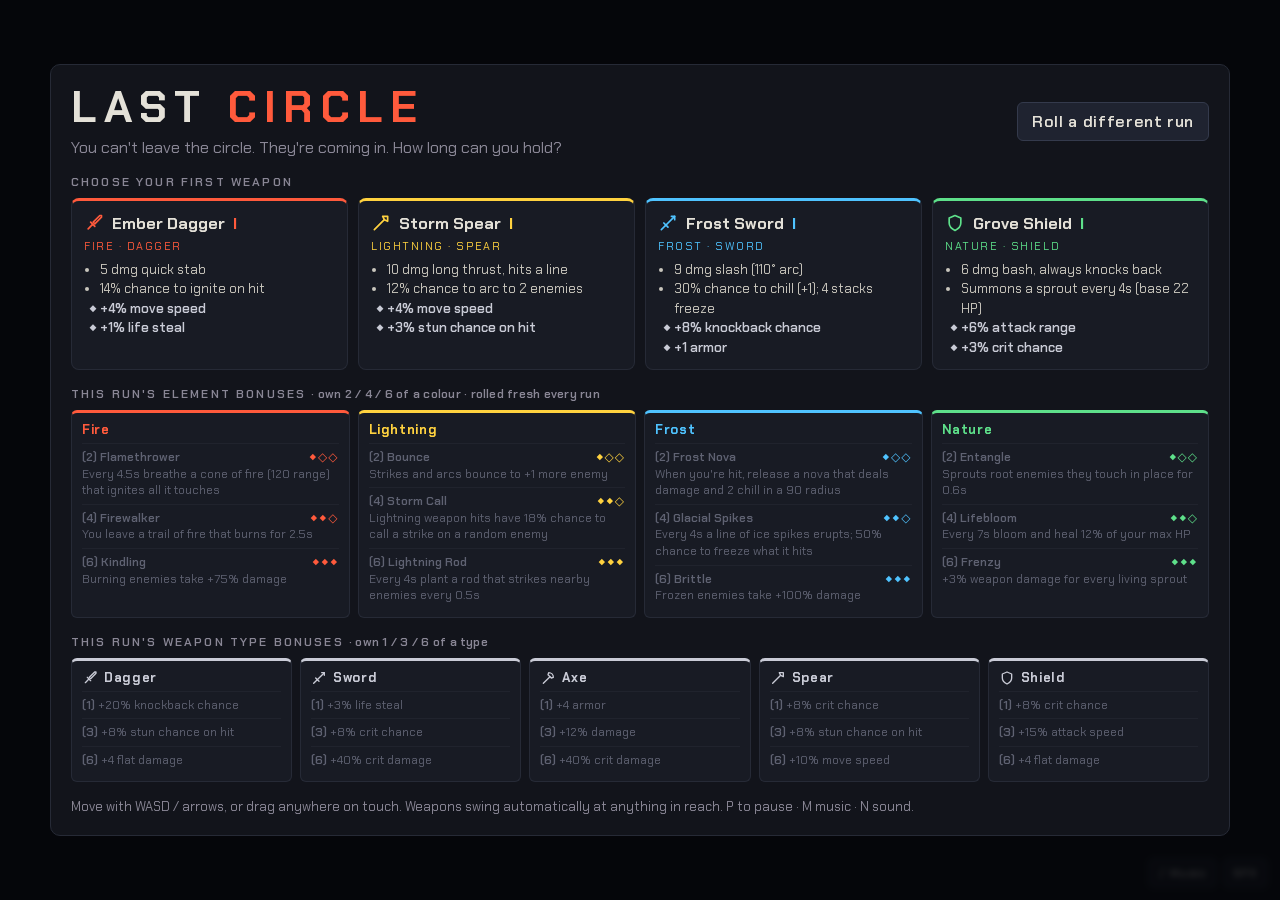
==== index.html @ 5971c00d "Add Last Circle game as installable web app Co-Authored-By: Claude Opus 5.5 <noreply@anthropic.com> " ====
<!DOCTYPE html>
<html lang="en">
<head>
<meta charset="utf-8">
<meta name="viewport" content="width=device-width, initial-scale=1, user-scalable=no, viewport-fit=cover">
<meta name="theme-color" content="#08090d">
<meta name="apple-mobile-web-app-capable" content="yes">
<meta name="mobile-web-app-capable" content="yes">
<meta name="apple-mobile-web-app-status-bar-style" content="black-translucent">
<meta name="apple-mobile-web-app-title" content="Last Circle">
<link rel="manifest" href="manifest.webmanifest">
<link rel="icon" href="icon-192.png">
<link rel="apple-touch-icon" href="apple-touch-icon.png">
<title>Last Circle</title>
<link href="https://fonts.googleapis.com/css2?family=Chakra+Petch:wght@400;500;600;700&display=swap" rel="stylesheet">
<style>
  :root{
    --bg:#08090d; --panel:#12141b; --panel2:#181b24; --line:#262a36; --text:#e4e1d8; --dim:#8a8796;
    --red:#ff5a3c; --yellow:#ffd23f; --blue:#4fc3ff; --green:#5ee08a; --gold:#f2c14e; --hp:#e5484d; --xp:#9b8cff; --steel:#c9cbd6;
  }
  *{box-sizing:border-box;-webkit-tap-highlight-color:transparent}
  html,body{margin:0;height:100%;overflow:hidden;overscroll-behavior:none;background:var(--bg);color:var(--text);font-family:"Chakra Petch",system-ui,sans-serif;user-select:none;-webkit-user-select:none}
  canvas{position:fixed;inset:0;display:block;touch-action:none}
  .hud{position:fixed;left:0;right:0;top:0;padding:calc(12px + env(safe-area-inset-top)) calc(16px + env(safe-area-inset-right)) 12px calc(16px + env(safe-area-inset-left));display:flex;justify-content:space-between;align-items:flex-start;pointer-events:none;gap:12px}
  .hidden{display:none!important}
  .bars{width:min(260px,40vw)}
  .bar{height:12px;background:#1a1c24;border-radius:3px;overflow:hidden;position:relative;margin-bottom:6px;border:1px solid #2a2d3a}
  .bar i{position:absolute;inset:0 auto 0 0;display:block}
  .bar span{position:absolute;inset:0;font-size:10px;line-height:11px;text-align:center;font-weight:600;letter-spacing:.04em;text-shadow:0 1px 2px #000}
  .wave{text-align:center;font-weight:700;letter-spacing:.14em;text-transform:uppercase;font-size:14px}
  .wave small{display:block;color:var(--dim);font-weight:500;letter-spacing:.08em;font-size:12px;margin-top:2px}
  .wave.endless span{color:var(--red);animation:throb 1.2s infinite}
  @keyframes throb{50%{opacity:.55}}
  .goldbox{font-size:22px;font-weight:700;color:var(--gold);text-align:right;min-width:90px;white-space:nowrap}
  .goldbox::before{content:"";display:inline-block;width:12px;height:12px;border-radius:50%;background:var(--gold);margin-right:7px;box-shadow:0 0 8px var(--gold)}
  .slots{position:fixed;bottom:calc(14px + env(safe-area-inset-bottom));left:50%;transform:translateX(-50%);display:flex;gap:6px;pointer-events:none}
  .slot{width:44px;height:44px;border:1px solid var(--line);border-radius:6px;background:rgba(18,20,27,.85);display:flex;align-items:center;justify-content:center;position:relative}
  .slot svg{width:24px;height:24px}
  .slot b{position:absolute;bottom:1px;right:4px;font-size:10px;color:var(--dim)}
  .audio{position:fixed;right:calc(12px + env(safe-area-inset-right));bottom:calc(12px + env(safe-area-inset-bottom));display:flex;gap:6px;z-index:5}
  .audio button{font:inherit;font-size:12px;font-weight:600;letter-spacing:.06em;background:rgba(24,27,36,.9);color:var(--text);border:1px solid #343a4c;border-radius:6px;padding:6px 9px;cursor:pointer}
  .audio button.off{color:#5c5f6c;text-decoration:line-through}

  .screen{position:fixed;inset:0;display:none;overscroll-behavior:contain;-webkit-overflow-scrolling:touch;align-items:center;justify-content:center;background:rgba(6,7,10,.82);backdrop-filter:blur(3px);padding:14px;overflow:auto;z-index:10}
  .screen.show{display:flex}
  .panel{width:min(1180px,100%);max-height:100%;overflow:auto;background:var(--panel);border:1px solid var(--line);border-radius:10px;padding:20px}
  h1{font-size:44px;margin:0;letter-spacing:.18em;text-transform:uppercase;line-height:1}
  h1 em{font-style:normal;color:var(--red)}
  h2{margin:0;font-size:22px;letter-spacing:.1em;text-transform:uppercase}
  h3{margin:16px 0 8px;font-size:12px;letter-spacing:.18em;text-transform:uppercase;color:var(--dim);font-weight:600}
  h3 span{text-transform:none;letter-spacing:.02em}
  .sub{color:var(--dim);margin:8px 0 0}
  .cards{display:grid;grid-template-columns:repeat(auto-fit,minmax(210px,1fr));gap:10px}
  .card{background:var(--panel2);border:1px solid var(--line);border-top:3px solid var(--c,#555);border-radius:8px;padding:12px;cursor:pointer;transition:transform .08s,border-color .08s;display:flex;flex-direction:column;gap:5px;text-align:left;color:inherit;font:inherit}
  .card:hover:not(.off){transform:translateY(-2px);border-color:var(--c,#888)}
  .card.off{opacity:.45;cursor:default}
  .card .t{font-weight:700;font-size:16px;display:flex;justify-content:space-between;align-items:center;gap:8px}
  .card .t .ic{display:flex;align-items:center;gap:8px}
  .card .t svg{width:20px;height:20px;flex-shrink:0}
  .card .el{font-size:11px;letter-spacing:.14em;text-transform:uppercase;color:var(--c)}
  .card ul{margin:2px 0 0;padding-left:16px;font-size:13px;color:#c9c6bd;line-height:1.5}
  .card li.af{color:var(--steel);list-style:"◆ ";font-weight:600}
  .card .price{margin-top:auto;padding-top:6px;font-weight:700;color:var(--gold)}
  .card .key{font-size:11px;color:var(--dim);border:1px solid var(--line);border-radius:4px;padding:1px 6px}
  .prim{font-size:20px;font-weight:700;margin:4px 0 2px}
  .sec{font-size:14px;border-left:3px solid var(--c);padding:6px 9px;background:#11131a;border-radius:0 5px 5px 0;margin-top:6px}
  .sec small{display:block;font-size:10px;letter-spacing:.16em;text-transform:uppercase;color:var(--c);margin-bottom:2px}
  .sec em{display:block;font-style:normal;font-size:12px;color:var(--dim);margin-top:2px}
  .rare{font-size:10px;letter-spacing:.14em;color:#111;background:var(--gold);padding:2px 6px;border-radius:3px;font-weight:700}
  .btn{font:inherit;font-weight:600;background:#1f2330;color:var(--text);border:1px solid #343a4c;border-radius:6px;padding:8px 14px;cursor:pointer;letter-spacing:.04em}
  .btn:hover:not(:disabled){border-color:#7a8199}
  .btn:disabled{opacity:.4;cursor:default}
  .btn.go{background:var(--red);border-color:var(--red);color:#120806;font-size:15px;padding:10px 20px;letter-spacing:.1em;text-transform:uppercase}
  .btn.go:hover{filter:brightness(1.1)}
  .btn.sm{padding:5px 9px;font-size:12px}
  .gc{color:var(--gold)}
  .head{display:flex;justify-content:space-between;align-items:center;gap:12px;flex-wrap:wrap}
  .shopgrid{display:grid;grid-template-columns:1.2fr 1fr;gap:20px}
  .offers{display:grid;grid-template-columns:1fr 1fr;gap:10px}
  .owned{display:flex;flex-direction:column;gap:6px}
  .wrow{display:flex;align-items:center;gap:9px;background:var(--panel2);border:1px solid var(--line);border-radius:6px;padding:6px 9px;font-size:14px}
  .wrow svg{width:18px;height:18px;flex-shrink:0}
  .wrow .n{flex:1;line-height:1.25}
  .wrow .n small{display:block;font-size:11px;color:var(--steel);opacity:.8}
  .wrow.empty{color:#4c4f5c;font-size:13px;padding:9px}
  .sets{display:grid;gap:8px}
  .sets.e4{grid-template-columns:repeat(4,1fr)}
  .sets.t5{grid-template-columns:repeat(5,1fr)}
  .rs{background:var(--panel2);border:1px solid var(--line);border-top:3px solid var(--c);border-radius:6px;padding:8px 10px;font-size:12px;line-height:1.38}
  .rs .h{display:flex;justify-content:space-between;align-items:center;font-weight:700;color:var(--c);font-size:13px;margin-bottom:4px;letter-spacing:.05em}
  .rs .h span:first-child{display:flex;align-items:center;gap:6px}
  .rs .h svg{width:16px;height:16px}
  .rs .e{padding:5px 0;border-top:1px solid #20232d;color:#5f6272}
  .rs .e:first-of-type{border-top:0}
  .rs .e b{font-weight:600}
  .rs .e.on{color:#e4e1d8}
  .rs .e.on b{color:var(--c)}
  .pips{float:right;letter-spacing:1px;color:var(--c)}
  .stats{display:grid;grid-template-columns:repeat(3,1fr);gap:3px 12px;font-size:13px;color:#c9c6bd}
  .stats span b{color:var(--text)}
  .foot{display:flex;justify-content:space-between;align-items:center;margin-top:16px;gap:12px;flex-wrap:wrap}
  .hint{color:var(--dim);font-size:13px}
  .center{text-align:center}
  .big{font-size:40px;letter-spacing:.14em;text-transform:uppercase;margin:0 0 6px}
  .chips{display:flex;flex-wrap:wrap;gap:5px;margin-top:8px}
  .chip{font-size:11px;padding:3px 7px;border-radius:4px;background:#1f2330;border:1px solid var(--line);border-left:3px solid var(--c)}
  @media (max-width:980px){
    .shopgrid{grid-template-columns:1fr}
    .sets.e4{grid-template-columns:1fr 1fr}
    .sets.t5{grid-template-columns:1fr 1fr 1fr}
    h1{font-size:32px}
    .panel{padding:14px}
    .stats{grid-template-columns:1fr 1fr}
  }
  @media (max-width:560px){ .offers,.sets.e4,.sets.t5{grid-template-columns:1fr} }
  @media (max-width:640px){ .audio{bottom:auto;top:calc(48px + env(safe-area-inset-top))} .audio button{padding:4px 7px;font-size:11px} }
</style>
</head>
<body>
<canvas id="cv"></canvas>

<div class="hud hidden" id="hud">
  <div class="bars">
    <div class="bar"><i id="hpB" style="background:var(--hp)"></i><span id="hpT"></span></div>
    <div class="bar" style="height:9px"><i id="xpB" style="background:var(--xp)"></i><span id="xpT" style="font-size:9px;line-height:8px"></span></div>
  </div>
  <div class="wave" id="waveBox"><span id="waveT"></span><small id="leftT"></small></div>
  <div class="goldbox" id="goldT">0</div>
</div>
<div class="slots hidden" id="slots"></div>
<div class="audio"><button id="musBtn" title="Toggle music (M)">♪ Music</button><button id="sfxBtn" title="Toggle sound effects (N)">SFX</button></div>
<div class="screen" id="screen"></div>

<script>
(() => {
"use strict";
// =====================================================================
//  AUDIO — everything is synthesised with WebAudio, no files
// =====================================================================
const mtof = m => 440 * Math.pow(2, (m - 69) / 12);
const AU = {
  ctx: null, on: { music: true, sfx: true }, last: {}, mode: null, step: 0, nextT: 0, voices: 0, wave: 1,
  load() { try { const s = JSON.parse(localStorage.getItem('lcAudio') || 'null'); if (s) this.on = s; } catch (e) {} },
  save() { try { localStorage.setItem('lcAudio', JSON.stringify(this.on)); } catch (e) {} },
  init() {
    if (this.ctx) { if (this.ctx.state === 'suspended') this.ctx.resume(); return; }
    const C = window.AudioContext || window.webkitAudioContext; if (!C) return;
    const c = this.ctx = new C();
    this.comp = c.createDynamicsCompressor(); this.comp.threshold.value = -14; this.comp.ratio.value = 6; this.comp.connect(c.destination);
    this.master = c.createGain(); this.master.gain.value = .85; this.master.connect(this.comp);
    this.sfx = c.createGain(); this.sfx.gain.value = this.on.sfx ? .6 : 0; this.sfx.connect(this.master);
    this.mus = c.createGain(); this.mus.gain.value = this.on.music ? .32 : 0; this.mus.connect(this.master);
    const b = c.createBuffer(1, c.sampleRate, c.sampleRate), d = b.getChannelData(0);
    for (let i = 0; i < d.length; i++) d[i] = Math.random() * 2 - 1;
    this.noiseBuf = b;
    this.delay = c.createDelay(1); this.delay.delayTime.value = .33;
    const fb = c.createGain(); fb.gain.value = .35; this.delay.connect(fb); fb.connect(this.delay);
    const wet = c.createGain(); wet.gain.value = .4; this.delay.connect(wet); wet.connect(this.mus);
    this.nextT = c.currentTime + .1;
    setInterval(() => this.schedule(), 25);
  },
  setOn(k, v) {
    this.on[k] = v; this.save();
    if (this.ctx) (k === 'music' ? this.mus : this.sfx).gain.setTargetAtTime(v ? (k === 'music' ? .32 : .6) : 0, this.ctx.currentTime, .05);
  },
  // --- primitives
  tone(f, dur, o = {}) {
    const c = this.ctx, t = o.at || c.currentTime;
    const osc = c.createOscillator(), g = c.createGain();
    osc.type = o.type || 'sine'; osc.frequency.setValueAtTime(f, t);
    if (o.to) osc.frequency.exponentialRampToValueAtTime(Math.max(20, o.to), t + dur);
    if (o.detune) osc.detune.value = o.detune;
    const v = o.vol || .2, a = o.a || .004;
    g.gain.setValueAtTime(0, t); g.gain.linearRampToValueAtTime(v, t + a); g.gain.exponentialRampToValueAtTime(.0008, t + dur);
    let node = osc;
    if (o.lp) { const f2 = c.createBiquadFilter(); f2.type = 'lowpass'; f2.frequency.value = o.lp; f2.Q.value = o.q || 1; node.connect(f2); node = f2; }
    node.connect(g); g.connect(o.dest || this.sfx);
    if (o.send) g.connect(this.delay);
    osc.start(t); osc.stop(t + dur + .02);
  },
  noise(dur, o = {}) {
    const c = this.ctx, t = o.at || c.currentTime;
    const src = c.createBufferSource(); src.buffer = this.noiseBuf; src.loop = true;
    const f = c.createBiquadFilter(); f.type = o.ft || 'lowpass'; f.frequency.setValueAtTime(o.f || 1000, t); f.Q.value = o.q || 1;
    if (o.to) f.frequency.exponentialRampToValueAtTime(o.to, t + dur);
    const g = c.createGain(), v = o.vol || .2;
    g.gain.setValueAtTime(0, t); g.gain.linearRampToValueAtTime(v, t + (o.a || .003)); g.gain.exponentialRampToValueAtTime(.0008, t + dur);
    src.connect(f); f.connect(g); g.connect(o.dest || this.sfx);
    src.start(t, Math.random() * .5); src.stop(t + dur + .02);
  },
  // --- sound effects (throttled so hundreds of hits don't turn into mush)
  play(name, p = 1) {
    if (!this.ctx || !this.on.sfx) return;
    const now = this.ctx.currentTime, gap = { swing: .07, hit_red: .05, hit_blue: .05, hit_yellow: .05, hit_green: .05, boom: .06, zap: .05, freeze: .08, coin: .06, pop: .04, summon: .12, burn: .25 }[name] || 0;
    if (gap && now - (this.last[name] || 0) < gap) return;
    this.last[name] = now;
    const T = this.tone.bind(this), N = this.noise.bind(this);
    switch (name) {
      case 'swing': N(.08, { ft: 'bandpass', f: 1400, to: 500, q: 1.5, vol: .05 }); break;
      case 'hit_red': N(.08, { f: 900, vol: .1 }); T(150, .07, { vol: .08, to: 80 }); break;
      case 'hit_blue': T(1800 + Math.random() * 400, .06, { type: 'triangle', vol: .05 }); T(2700, .04, { vol: .03 }); break;
      case 'hit_yellow': T(1000, .05, { type: 'square', to: 300, vol: .03 }); break;
      case 'hit_green': T(330, .08, { type: 'triangle', vol: .06, to: 260 }); break;
      case 'boom': N(.35 * p, { f: 700, to: 90, vol: .22 * p }); T(110, .3 * p, { vol: .28 * p, to: 35 }); break;
      case 'zap': T(1300 + Math.random() * 500, .12, { type: 'sawtooth', to: 180, vol: .05, lp: 4000 }); N(.06, { ft: 'highpass', f: 3000, vol: .08 }); break;
      case 'freeze': [0, .03, .06].forEach((d, i) => T(1500 + i * 520, .14, { type: 'triangle', vol: .04, at: this.ctx.currentTime + d })); break;
      case 'coin': T(1320, .05, { vol: .035 }); T(1760, .06, { vol: .03, at: now + .045 }); break;
      case 'pop': T(420, .06, { vol: .04, to: 110 }); break;
      case 'burn': N(.25, { f: 2500, ft: 'bandpass', vol: .04 }); break;
      case 'summon': T(480, .09, { vol: .05, to: 900, type: 'triangle' }); break;
      case 'hurt': T(170, .16, { type: 'square', to: 60, vol: .12, lp: 900 }); N(.1, { f: 600, vol: .12 }); break;
      case 'level': [69, 72, 76, 81].forEach((m, i) => T(mtof(m), .18, { type: 'triangle', vol: .08, at: now + i * .07, send: true })); break;
      case 'buy': T(880, .06, { vol: .06 }); T(1320, .1, { vol: .05, at: now + .06 }); break;
      case 'click': T(700, .03, { vol: .04 }); break;
      case 'whoosh': N(.3, { ft: 'bandpass', f: 300, to: 1600, q: 2, vol: .1 }); break;
      case 'flame': N(.9, { f: 1600, to: 600, vol: .09, a: .05 }); break;
      case 'gust': N(.45, { ft: 'bandpass', f: 700, to: 2600, q: 1.2, vol: .1, a: .05 }); break;
      case 'snap': N(.5, { ft: 'highpass', f: 2000, vol: .1 }); [88, 91, 95].forEach((m, i) => T(mtof(m), .4, { type: 'triangle', vol: .04, at: now + i * .02 })); break;
      case 'revive': T(200, .7, { type: 'sawtooth', to: 900, vol: .1, lp: 2500 }); N(.6, { f: 600, to: 3000, vol: .08 }); break;
      case 'wave': T(110, .7, { type: 'sawtooth', vol: .07, lp: 700, a: .05 }); T(165, .7, { type: 'sawtooth', vol: .05, lp: 700, a: .05 }); break;
      case 'boss': [55, 58].forEach(m => T(mtof(m - 12), 1.6, { type: 'sawtooth', vol: .12, lp: 500, a: .1 })); N(1.4, { f: 200, to: 1200, vol: .1, a: .3 }); break;
      case 'endless': T(mtof(33), 2.2, { type: 'sawtooth', vol: .1, lp: 300, a: .3 }); T(mtof(34), 2.2, { type: 'sawtooth', vol: .1, lp: 300, a: .3 }); N(2, { ft: 'bandpass', f: 4000, to: 300, vol: .06, a: .8 }); break;
      case 'death': T(220, 1.4, { type: 'sawtooth', to: 40, vol: .12, lp: 1200 }); N(1, { f: 400, to: 60, vol: .1 }); break;
    }
  },
  // --- music
  setMode(m) {
    if (m === this.mode) return;
    this.mode = m; this.step = 0;
    if (this.ctx) this.nextT = Math.max(this.nextT, this.ctx.currentTime + .05);
  },
  bpm() { return { calm: 76, fight: 112, boss: 142, endless: Math.min(150, 98 + (this.wave - 21) * 4) }[this.mode] || 100; },
  schedule() {
    if (!this.ctx || !this.mode) return;
    while (this.nextT < this.ctx.currentTime + .15) {
      if (this.on.music) this.playStep(this.step, this.nextT);
      this.nextT += 60 / this.bpm() / 4; this.step++;
    }
  },
  kick(t, v = .5) { this.tone(150, .22, { to: 40, vol: v, at: t, dest: this.mus }); },
  snare(t, v = .18) { this.noise(.14, { ft: 'bandpass', f: 1800, q: .8, vol: v, at: t, dest: this.mus }); this.tone(220, .08, { vol: v * .5, at: t, dest: this.mus, to: 140 }); },
  hat(t, v = .05) { this.noise(.04, { ft: 'highpass', f: 7000, vol: v, at: t, dest: this.mus }); },
  playStep(s, t) {
    const M = this.mus, b = s % 16, bar = Math.floor(s / 16), T = this.tone.bind(this);
    if (this.mode === 'calm') {
      const prog = [[57, 60, 64], [53, 57, 60], [48, 52, 55], [55, 59, 62]][bar % 4];
      if (b === 0) prog.forEach(m => T(mtof(m - 12), 3.4, { type: 'triangle', vol: .05, a: .8, at: t, dest: M, lp: 1200 }));
      if (b % 2 === 0 && Math.random() < .55) T(mtof(pick(prog) + 12), .5, { vol: .035, at: t, dest: M, send: true });
    } else if (this.mode === 'fight') {
      const root = [45, 41, 43, 40][bar % 4], chord = [[57, 60, 64], [53, 57, 60], [55, 59, 62], [52, 55, 59]][bar % 4];
      if (b === 0 || b === 8 || (b === 10 && bar % 2)) this.kick(t, .45);
      if (b === 4 || b === 12) this.snare(t);
      if (b % 2 === 1) this.hat(t);
      if ([0, 3, 6, 8, 11, 14].includes(b)) T(mtof(root - 12), .2, { type: 'sawtooth', vol: .1, at: t, dest: M, lp: 500, q: 4 });
      if (b % 2 === 0) T(mtof(chord[(b / 2) % 3] + 12), .14, { type: 'square', vol: .02, at: t, dest: M, lp: 2200, send: true });
      if (b === 0) chord.forEach(m => T(mtof(m), 2, { type: 'triangle', vol: .025, a: .4, at: t, dest: M }));
    } else if (this.mode === 'boss') {
      const root = [45, 46, 45, 40][bar % 4];
      if (b % 4 === 0) this.kick(t, .55);
      if (b === 4 || b === 12) this.snare(t, .22);
      this.hat(t, b % 2 ? .05 : .03);
      T(mtof(root - 12 + (b % 2 ? 12 : 0)), .12, { type: 'square', vol: .07, at: t, dest: M, lp: 900, q: 6 });
      if (b === 0 || b === 6 || b === 10) [0, 3, 7].forEach(i => T(mtof(root + 12 + i), .16, { type: 'sawtooth', vol: .035, at: t, dest: M, lp: 2500 }));
      if (b === 0 && bar % 4 === 3) this.noise(1.6, { ft: 'bandpass', f: 400, to: 5000, vol: .07, a: 1.4, at: t, dest: M });
    } else if (this.mode === 'endless') {
      const n = this.wave - 20;
      // heartbeat
      if (b === 0) this.kick(t, .6);
      if (b === 2) this.kick(t, .4);
      if (n >= 3 && (b === 8)) this.kick(t, .5);
      if (n >= 3 && (b === 10)) this.kick(t, .3);
      // clock tick
      if (b % 4 === 0) T(3200, .02, { type: 'square', vol: .02, at: t, dest: M });
      if (n >= 2 && b % 2 === 1) this.hat(t, .03);
      if (n >= 5) this.hat(t, .02);
      // dissonant drone every bar
      if (b === 0) { T(mtof(33), 2.6, { type: 'sawtooth', vol: .06, a: .6, at: t, dest: M, lp: 260 }); T(mtof(34), 2.6, { type: 'sawtooth', vol: .05, a: .6, at: t, dest: M, lp: 260 }); }
      // tritone pulse
      if (b % 8 === 0) T(mtof(b === 0 ? 45 : 51) - 0, .4, { type: 'square', vol: .05, at: t, dest: M, lp: 700, q: 8 });
      // glassy diminished notes, echoed
      if (b % 2 === 0 && Math.random() < .2 + Math.min(.3, n * .03)) T(mtof(pick([81, 84, 87, 90, 93])), .7, { vol: .03, at: t, dest: M, send: true });
      if (b === 0 && bar % 4 === 3) this.noise(2.2, { ft: 'bandpass', f: 200, to: 6000, vol: .06, a: 2, at: t, dest: M });
    }
  },
};
AU.load();

// =====================================================================
//  CONSTANTS & DATA
// =====================================================================
const TAU = Math.PI * 2;
const R = 300, SPAWN_R = R + 85, PR = 13;
const ORDER = ['red', 'yellow', 'blue', 'green'];
const COL = { red: '#ff5a3c', yellow: '#ffd23f', blue: '#4fc3ff', green: '#5ee08a', steel: '#c9cbd6' };
const ELEM = { red: 'Fire', yellow: 'Lightning', blue: 'Frost', green: 'Nature' };
const ADJ = { red: 'Ember', yellow: 'Storm', blue: 'Frost', green: 'Grove' };
const ROMAN = ['I', 'II', 'III', 'IV'];
const TM = [1, 1.65, 2.6, 4.8];
const ETHRESH = [2, 4, 6];
const TTHRESH = [1, 3, 6];

const TYPES = {
  dagger: { n: 'Dagger', cd: .42, range: 54,  dmg: 5,  kind: 'stab', how: 'quick stab' },
  sword:  { n: 'Sword',  cd: .8,  range: 70,  dmg: 9,  kind: 'arc', arc: 110, how: 'slash (110° arc)' },
  axe:    { n: 'Axe',    cd: 1.2, range: 74,  dmg: 14, kind: 'arc', arc: 220, how: 'wide cleave (220°)' },
  spear:  { n: 'Spear',  cd: 1.0, range: 118, dmg: 10, kind: 'line', how: 'long thrust, hits a line' },
  shield: { n: 'Shield', cd: 1.0, range: 52,  dmg: 6,  kind: 'arc', arc: 150, knock: true, how: 'bash, always knocks back' },
};
const TYPE_KEYS = Object.keys(TYPES);
const ICON = {
  dagger: '<path d="M19 3l-8 8 2 2 8-8V3z"/><path d="M8 11l5 5"/><path d="M10 14l-5 5"/>',
  sword:  '<path d="M20 4L9 15"/><path d="M20 4h-4M20 4v4"/><path d="M7 12l5 5"/><path d="M9 15l-5 5"/>',
  axe:    '<path d="M5 20L15 10"/><path d="M13 4c4 0 7 3 7 7l-3 1-5-5z"/>',
  spear:  '<path d="M4 20L16 8"/><path d="M14 4h6v6l-4-2z"/>',
  shield: '<path d="M12 3l7 3v6c0 4-3 7-7 9-4-2-7-5-7-9V6z"/>',
};
const svg = (t, c) => `<svg viewBox="0 0 24 24" fill="none" stroke="${c}" stroke-width="2" stroke-linecap="round" stroke-linejoin="round">${ICON[t]}</svg>`;

// ---- shared stat pool: weapon-type sets (fixed) and per-weapon affixes (scale with tier)
const STAT = {
  range:   { set: 15,  afx: 6,   u: '%', t: 'attack range' },
  atkSpd:  { set: 15,  afx: 6,   u: '%', t: 'attack speed' },
  critDmg: { set: 40,  afx: 15,  u: '%', t: 'crit damage' },
  crit:    { set: 8,   afx: 3,   u: '%', t: 'crit chance' },
  knock:   { set: 20,  afx: 8,   u: '%', t: 'knockback chance' },
  maxHp:   { set: 30,  afx: 10,  u: '',  t: 'max HP' },
  flat:    { set: 4,   afx: 2,   u: '',  t: 'flat damage' },
  pen:     { set: 5,   afx: 2,   u: '',  t: 'armor penetration' },
  armor:   { set: 4,   afx: 1,   u: '',  t: 'armor' },
  regen:   { set: 1.5, afx: .4,  u: '',  t: 'HP regen / sec' },
  dmgPct:  { set: 12,  afx: 5,   u: '%', t: 'damage' },
  speed:   { set: 10,  afx: 4,   u: '%', t: 'move speed' },
  stun:    { set: 8,   afx: 3,   u: '%', t: 'stun chance on hit' },
  leech:   { set: 3,   afx: 1,   u: '%', t: 'life steal' },
};
const STAT_KEYS = Object.keys(STAT);
const AFX_SCALE = [1, 1.5, 2.2, 3.6];
const statText = (k, v) => `+${fmt(v)}${STAT[k].u} ${STAT[k].t}`;
const afxVal = (k, tier) => { const v = STAT[k].afx * AFX_SCALE[tier]; return STAT[k].afx < 1 ? Math.round(v * 10) / 10 : Math.round(v); };

const SUMHP = [22, 36, 56, 104];
const SUM_CD = 4;

// ---- element passives (level-up secondaries): small, capped, leave the pool at cap
const EPASS = {
  red: [
    { k: 'ign',     v: 8,   base: 14,  cap: 100, u: '%', t: 'ignite chance on Fire hits' },
    { k: 'spread',  v: 8,   base: 5,   cap: 100, u: '%', t: 'chance burning enemies spread fire on touch' },
    { k: 'vsBurn',  v: 10,  base: 0,   cap: 100, u: '%', t: 'damage to burning enemies' },
    { k: 'burn',    v: 20,  base: 100, cap: 400, u: '%', t: 'burn damage' },
    { k: 'burnDur', v: .5,  base: 3,   cap: 7,   u: 's', t: 'burn duration' },
    { k: 'boomR',   v: 10,  base: 100, cap: 200, u: '%', t: 'explosion size', req: ['blast', 'fireball', 'bombs', 'meteor', 'pyre'] },
  ],
  blue: [
    { k: 'chillCh',   v: 8,   base: 30,  cap: 100, u: '%', t: 'chance to chill on Frost hits' },
    { k: 'slow',      v: 5,   base: 35,  cap: 80,  u: '%', t: 'chill slow' },
    { k: 'freezeDur', v: .15, base: 1.1, cap: 3,   u: 's', t: 'freeze duration' },
    { k: 'vsChill',   v: 10,  base: 0,   cap: 100, u: '%', t: 'damage to chilled & frozen enemies' },
    { k: 'shatterPct',v: 3,   base: () => setBase('blue', 'shatter'), cap: 30, u: '%', t: 'shatter damage (of max HP)', req: ['shatter'] },
    { k: 'shatterR',  v: 10,  base: 60,  cap: 120, u: '',  t: 'shatter radius', req: ['shatter'] },
  ],
  yellow: [
    { k: 'arcCh', v: 8,  base: 12,  cap: 100, u: '%', t: 'chance to arc on Lightning hits' },
    { k: 'jumps', v: 1,  base: 2,   cap: 7,   u: '',  t: 'arc jumps' },
    { k: 'ldmg',  v: 12, base: 100, cap: 250, u: '%', t: 'lightning damage' },
    { k: 'lcrit', v: 4,  base: 0,   cap: 40,  u: '%', t: 'crit chance on Lightning weapons' },
    { k: 'lstun', v: 4,  base: 0,   cap: 40,  u: '%', t: 'chance for lightning to stun' },
  ],
  green: [
    { k: 'shp',   v: 15, base: 100, cap: 400, u: '%', t: 'sprout HP' },
    { k: 'sspd',  v: 10, base: 100, cap: 200, u: '%', t: 'sprout speed' },
    { k: 'srate', v: 10, base: 100, cap: 250, u: '%', t: 'summon rate' },
    { k: 'slife', v: 15, base: 100, cap: 300, u: '%', t: 'sprout lifetime' },
    { k: 'scap',  v: 5,  base: 30,  cap: 70,  u: '',  t: 'max sprouts at once' },
  ],
};
const EDEF = {}; for (const c of ORDER) { EDEF[c] = {}; for (const d of EPASS[c]) EDEF[c][d.k] = d; }

// ---- element set abilities: 3 rolled per element per run; slot (2/4/6) = strength stage
const pl = (n, one, many) => `${n} ${n === 1 ? one : many}`;
const SET_POOL = {
  red: [
    { id: 'blast',    name: 'Blast Strikes', v: [10, 18, 30], r: [50, 60, 75], d: (e, s) => `Fire weapon hits have ${e.v[s]}% chance to explode` },
    { id: 'fireball', name: 'Fireball',      v: [3, 2.2, 1.5], r: [55, 70, 90], m: [1.5, 2, 3], d: (e, s) => `Every ${e.v[s]}s hurl a fireball that explodes on the first enemy it hits` },
    { id: 'bombs',    name: 'Bomb Line',     v: [5, 4, 3], n: [4, 6, 9], m: [1, 1.3, 1.8], d: (e, s) => `Every ${e.v[s]}s a line of ${e.n[s]} bombs blows up everything in one direction` },
    { id: 'flame',    name: 'Flamethrower',  v: [4.5, 3.5, 2.5], rg: [120, 150, 185], m: [.2, .3, .45], d: (e, s) => `Every ${e.v[s]}s breathe a cone of fire (${e.rg[s]} range) that ignites all it touches` },
    { id: 'pyre',     name: 'Pyre',          v: [20, 35, 60], d: (e, s) => `Burning enemies explode on death for ${e.v[s]}% of their max HP` },
    { id: 'kindle',   name: 'Kindling',      v: [20, 40, 75], d: (e, s) => `Burning enemies take +${e.v[s]}% damage` },
    { id: 'meteor',   name: 'Meteor Shower', v: [8, 6, 4], n: [3, 5, 8], m: [1.5, 2, 2.6], d: (e, s) => `Every ${e.v[s]}s ${e.n[s]} meteors crash down on enemies` },
    { id: 'trail',    name: 'Firewalker',    v: [1.5, 2.5, 3.5], m: [.25, .4, .6], d: (e, s) => `You leave a trail of fire that burns for ${e.v[s]}s` },
    { id: 'ring',     name: 'Ring of Fire',  v: [6, 5, 4], rg: [120, 160, 220], m: [.8, 1.1, 1.5], d: (e, s) => `Every ${e.v[s]}s a ring of flame bursts out from you (${e.rg[s]} range)` },
    { id: 'inferno',  name: 'Inferno Aura',  v: [55, 75, 100], d: (e, s) => `Enemies within ${e.v[s]} range of you catch fire` },
    { id: 'phoenix',  name: 'Phoenix',       v: [30, 50, 80], d: (e, s) => `Once per wave, when you would die, explode and revive with ${e.v[s]}% HP` },
  ],
  blue: [
    { id: 'shatter',  name: 'Shatter',       v: [8, 12, 18], d: (e, s) => `Frozen enemies shatter on death for ${e.v[s]}% of their max HP (level-ups take it to 30%)` },
    { id: 'gust',     name: 'Frost Gust',    v: [5, 4, 3], n: [2, 3, 4], rg: [160, 200, 240], d: (e, s) => `Every ${e.v[s]}s a gust of wind blasts ${e.n[s]} chill stacks across a wide cone` },
    { id: 'pillar',   name: 'Ice Pillar',    v: [7, 6, 4.5], life: [5, 7, 9], d: (e, s) => `Every ${e.v[s]}s raise an ice pillar among the enemies that chills everything near it for ${e.life[s]}s` },
    { id: 'flash',    name: 'Flash Freeze',  v: [8, 15, 25], d: (e, s) => `Frost weapon hits have ${e.v[s]}% chance to freeze instantly` },
    { id: 'brittle',  name: 'Brittle',       v: [30, 60, 100], d: (e, s) => `Frozen enemies take +${e.v[s]}% damage` },
    { id: 'nova',     name: 'Frost Nova',    v: [90, 120, 160], n: [2, 3, 4], d: (e, s) => `When you're hit, release a nova that deals damage and ${e.n[s]} chill in a ${e.v[s]} radius` },
    { id: 'blizzard', name: 'Blizzard',      v: [9, 7, 5], r: [70, 90, 120], m: [.15, .25, .4], d: (e, s) => `Every ${e.v[s]}s a blizzard rages over the enemies for 4s, chilling and damaging` },
    { id: 'shards',   name: 'Ice Shards',    v: [15, 25, 40], n: [3, 4, 6], d: (e, s) => `Frost weapon hits have ${e.v[s]}% chance to spray ${e.n[s]} piercing ice shards` },
    { id: 'farmor',   name: 'Frost Armor',   v: [3, 6, 10], d: (e, s) => `+${e.v[s]} armor; enemies that hit you get 2 chill` },
    { id: 'glacier',  name: 'Glacial Spikes',v: [5, 4, 3], f: [30, 50, 80], d: (e, s) => `Every ${e.v[s]}s a line of ice spikes erupts; ${e.f[s]}% chance to freeze what it hits` },
    { id: 'coldsnap', name: 'Cold Snap',     v: [10, 8, 6], r: [100, 140, 200], d: (e, s) => `Every ${e.v[s]}s instantly freeze every enemy within ${e.r[s]} of you` },
    { id: 'frostbite',name: 'Frostbite',     v: [10, 18, 30], d: (e, s) => `Chilled enemies take damage over time for every chill stack (${e.v[s]}% power)` },
  ],
  yellow: [
    { id: 'clap',     name: 'Thunderclap',   v: [6, 4, 2.5], n: [1, 2, 4], d: (e, s) => `Every ${e.v[s]}s lightning strikes ${pl(e.n[s], 'random enemy', 'random enemies')}` },
    { id: 'call',     name: 'Storm Call',    v: [10, 18, 30], d: (e, s) => `Lightning weapon hits have ${e.v[s]}% chance to call a strike on a random enemy` },
    { id: 'twice',    name: 'Strikes Twice', v: [25, 50, 90], d: (e, s) => `All lightning has ${e.v[s]}% chance to hit again` },
    { id: 'chain',    name: 'Bounce',        v: [1, 2, 4], d: (e, s) => `Strikes and arcs bounce to +${pl(e.v[s], 'more enemy', 'more enemies')}` },
    { id: 'overload', name: 'Overload',      v: [40, 60, 100], r: [40, 55, 75], d: (e, s) => `Lightning hits explode for ${e.v[s]}% of their damage around the target` },
    { id: 'static',   name: 'Static Shield', v: [.8, 1.4, 2.2], d: (e, s) => `When hit, become invulnerable for ${e.v[s]}s (every 5s)` },
    { id: 'ball',     name: 'Ball Lightning',v: [6, 5, 3.5], m: [.4, .55, .75], d: (e, s) => `Every ${e.v[s]}s release a crackling orb that drifts into enemies, zapping everything near it` },
    { id: 'rod',      name: 'Lightning Rod', v: [8, 6, 4], i: [1, .75, .5], d: (e, s) => `Every ${e.v[s]}s plant a rod that strikes nearby enemies every ${e.i[s]}s` },
    { id: 'surge',    name: 'Surge',         v: [3, 5, 8], d: (e, s) => `Lightning kills give +${e.v[s]}% move & attack speed for 3s (stacks to 10)` },
    { id: 'conductor',name: 'Conductor',     v: [30, 60, 100], d: (e, s) => `Lightning deals +${e.v[s]}% damage to stunned, chilled or frozen enemies` },
    { id: 'storm',    name: 'Storm Cloud',   v: [1.2, .8, .5], m: [.6, .8, 1], d: (e, s) => `A storm cloud follows you, striking a nearby enemy every ${e.v[s]}s` },
    { id: 'current',  name: 'Live Current',  v: [15, 30, 50], d: (e, s) => `Lightning weapons attack ${e.v[s]}% faster` },
  ],
  green: [
    { id: 'swarm',    name: 'Swarm',         v: [30, 60, 100], hp: [10, 15, 20], spd: [20, 35, 60], d: (e, s) => `Sprouts spawn ${e.v[s]}% more often and move ${e.spd[s]}% faster, with ${e.hp[s]}% less HP` },
    { id: 'bark',     name: 'Barkskin',      v: [30, 60, 120], php: [15, 30, 60], d: (e, s) => `Sprouts get +${e.v[s]}% HP; you get +${e.php[s]} max HP` },
    { id: 'over',     name: 'Overgrowth',    v: [1, 2, 3], d: (e, s) => `When a sprout kills an enemy, ${pl(e.v[s], 'new sprout grows', 'new sprouts grow')}` },
    { id: 'brood',    name: 'Brood',         v: [1, 2, 3], d: (e, s) => `Every summon brings +${pl(e.v[s], 'extra sprout', 'extra sprouts')}` },
    { id: 'thorn',    name: 'Thorn Burst',   v: [50, 100, 200], d: (e, s) => `Sprouts burst when they die, dealing ${e.v[s]}% of their max HP around them` },
    { id: 'ancient',  name: 'Ancients',      v: [9, 7, 5], m: [4, 6, 9], d: (e, s) => `Every ${e.v[s]}s grow an Ancient: a big sprout with ${e.m[s]}× HP` },
    { id: 'leech',    name: 'Sap Leech',     v: [3, 6, 10], d: (e, s) => `Damage dealt by sprouts heals you for ${e.v[s]}%` },
    { id: 'vines',    name: 'Entangle',      v: [.6, 1, 1.6], d: (e, s) => `Sprouts root enemies they touch in place for ${e.v[s]}s` },
    { id: 'seeds',    name: 'Seed Pods',     v: [10, 20, 35], d: (e, s) => `Any enemy has ${e.v[s]}% chance to drop a seed that sprouts on death` },
    { id: 'bloom',    name: 'Lifebloom',     v: [10, 7, 5], h: [8, 12, 20], d: (e, s) => `Every ${e.v[s]}s bloom and heal ${e.h[s]}% of your max HP` },
    { id: 'treant',   name: 'Guardian Treant',v: [15, 10, 6], m: [8, 12, 18], d: (e, s) => `A Treant with ${e.m[s]}× sprout HP guards you and regrows ${e.v[s]}s after falling` },
    { id: 'frenzy',   name: 'Frenzy',        v: [1, 2, 3], d: (e, s) => `+${e.v[s]}% weapon damage for every living sprout` },
    { id: 'pollen',   name: 'Wild Pollen',   v: [25, 50, 100], d: (e, s) => `Sprout hits have ${e.v[s]}% chance to burn, chill or shock the enemy` },
  ],
};

const PRIM = [
  { k: 'dmgPct',  v: 10,  t: v => `+${v}% damage` },
  { k: 'flat',    v: 2,   t: v => `+${v} flat damage` },
  { k: 'crit',    v: 4,   t: v => `+${v}% crit chance` },
  { k: 'critDmg', v: 20,  t: v => `+${v}% crit damage` },
  { k: 'maxHp',   v: 15,  t: v => `+${v} max HP` },
  { k: 'armor',   v: 2,   t: v => `+${v} armor` },
  { k: 'pen',     v: 2,   t: v => `+${v} armor penetration` },
  { k: 'atkSpd',  v: 10,  t: v => `+${v}% attack speed` },
  { k: 'speed',   v: 8,   t: v => `+${v}% move speed` },
  { k: 'regen',   v: .6,  t: v => `+${v} HP regen / sec` },
  { k: 'range',   v: 10,  t: v => `+${v}% attack range` },
];

const ETYPES = {
  grunt:   { r: 13, hp: 16,  spd: 62,  dmg: 8,  gold: 2, xp: 1,  col: '#7d6a92', shape: 'circle' },
  runner:  { r: 9,  hp: 8,   spd: 125, dmg: 5,  gold: 1, xp: 1,  col: '#b39ad2', shape: 'tri' },
  swarm:   { r: 7,  hp: 5,   spd: 100, dmg: 4,  gold: 1, xp: .5, col: '#9785b5', shape: 'circle' },
  brute:   { r: 22, hp: 75,  spd: 42,  dmg: 16, gold: 5, xp: 4,  col: '#574768', shape: 'square', arm: 2 },
  charger: { r: 14, hp: 30,  spd: 55,  dmg: 14, gold: 3, xp: 2,  col: '#a463b0', shape: 'diamond' },
  boss:    { r: 44, hp: 1300,spd: 46,  dmg: 28, gold: 80,xp: 40, col: '#c8436a', shape: 'boss', arm: 2 },
};

// =====================================================================
//  HELPERS
// =====================================================================
const rnd = (a, b) => a + Math.random() * (b - a);
const irnd = (a, b) => Math.floor(rnd(a, b + 1));
function pick(a) { return a[Math.floor(Math.random() * a.length)]; }
const clamp = (v, a, b) => Math.max(a, Math.min(b, v));
const shuffle = a => { for (let i = a.length - 1; i > 0; i--) { const j = Math.floor(Math.random() * (i + 1)); [a[i], a[j]] = [a[j], a[i]]; } return a; };
const pickW = list => { let t = list.reduce((s, x) => s + x[1], 0), r = Math.random() * t; for (const x of list) if ((r -= x[1]) <= 0) return x[0]; return list[0][0]; };
const angDiff = (a, b) => { let d = a - b; while (d > Math.PI) d -= TAU; while (d < -Math.PI) d += TAU; return d; };
function fmt(v) { return (Math.round(v * 100) / 100).toString(); }

// =====================================================================
//  CANVAS
// =====================================================================
const cv = document.getElementById('cv'), cx = cv.getContext('2d');
let VW, VH, DPR, SC;
function resize() {
  DPR = Math.min(window.devicePixelRatio || 1, 2);
  VW = innerWidth; VH = innerHeight;
  cv.width = VW * DPR; cv.height = VH * DPR;
  cv.style.width = VW + 'px'; cv.style.height = VH + 'px';
  SC = Math.min(VW, VH - 70) / (2 * (R + 60));
}
addEventListener('resize', resize); resize();

// =====================================================================
//  STATE
// =====================================================================
let S = null, paused = false, pendingRun = null;
const tot = {};

const rollAffixes = () => shuffle([...STAT_KEYS]).slice(0, 2);
function makeWeapon(type, el, tier) { return { type, el, tier, afx: rollAffixes() }; }
function rollRun() {
  const sets = {}, tsets = {};
  for (const c of ORDER) sets[c] = shuffle([...SET_POOL[c]]).slice(0, 3);
  for (const t of TYPE_KEYS) tsets[t] = shuffle([...STAT_KEYS]).slice(0, 3);
  const types = shuffle([...TYPE_KEYS]);
  const starters = ORDER.map((c, i) => makeWeapon(types[i], c, 0));
  return { sets, tsets, starters };
}
function newRun(starter) {
  S = {
    p: { x: 0, y: 0, hp: 100, inv: 0, shield: 0 },
    st: { maxHp: 100, flat: 0, dmgPct: 0, crit: 5, critDmg: 50, atkSpd: 0, speed: 0, armor: 0, regen: 0, range: 0, pen: 0 },
    ep: { red: {}, yellow: {}, blue: {}, green: {} },
    runSets: pendingRun.sets, typeSets: pendingRun.tsets, counts: {}, tcounts: {},
    level: 1, xp: 0, pendingLv: 0, gold: 0, wave: 0, kills: 0,
    weapons: [], enemies: [], sprouts: [], projs: [], flames: [], pillars: [], zones: [], rings: [], orbs: [], rods: [], later: [], fx: [], texts: [], coins: [], dying: [],
    treant: null, treantT: 0, surge: { n: 0, t: 0 }, avg: 1,
    toSpawn: 0, spawnT: 0, bossPending: false, time: 0, shake: 0, banner: null, phase: 'fight',
    offers: [], rerollCost: 0, uid: 1, timers: {}, staticCd: 0, novaCd: 0, spreadT: 0, trailT: 0, phoenixUsed: false,
  };
  addWeapon(starter);
  startWave();
  document.getElementById('hud').classList.remove('hidden');
  document.getElementById('slots').classList.remove('hidden');
}
function addWeapon(w) {
  S.weapons.push({ ...w, id: S.uid++, cd: rnd(0, .3), sumT: 1, anim: 0, dir: 0 });
  recalc();
}

function setStage(c, id) {
  const list = S.runSets[c], n = S.counts[c] || 0;
  for (let i = 0; i < 3; i++) if (list[i].id === id) return n >= ETHRESH[i] ? i : -1;
  return -1;
}
function setv(c, id, key = 'v') { const s = setStage(c, id); return s < 0 ? 0 : S.runSets[c][s][key][s]; }
function setBase(c, id) { const i = S.runSets[c].findIndex(e => e.id === id); return i < 0 ? 0 : S.runSets[c][i].v[i]; }
function E(c, k) { const d = EDEF[c][k]; const b = typeof d.base === 'function' ? d.base() : d.base; return Math.min(d.cap, b + (S.ep[c][k] || 0)); }

function recalc() {
  S.counts = {}; S.tcounts = {};
  for (const w of S.weapons) { S.counts[w.el] = (S.counts[w.el] || 0) + 1; S.tcounts[w.type] = (S.tcounts[w.type] || 0) + 1; }
  const st = S.st;
  const add = { range: st.range, atkSpd: st.atkSpd, critDmg: st.critDmg, crit: st.crit, knock: 0, maxHp: st.maxHp, flat: st.flat, pen: st.pen, armor: st.armor, regen: st.regen, dmgPct: st.dmgPct, speed: st.speed, stun: 0, leech: 0 };
  for (const t of TYPE_KEYS) { const n = S.tcounts[t] || 0; S.typeSets[t].forEach((k, i) => { if (n >= TTHRESH[i]) add[k] += STAT[k].set; }); }
  for (const w of S.weapons) for (const k of w.afx) add[k] += afxVal(k, w.tier);
  Object.assign(tot, add);
  tot.armor += setv('blue', 'farmor');
  tot.maxHp += setv('green', 'bark', 'php');
  tot.critMult = 1 + tot.critDmg / 100;
  tot.baseSpeed = 175 * (1 + tot.speed / 100);
  tot.rangeM = 1 + tot.range / 100;
  S.p.hp = Math.min(S.p.hp, tot.maxHp);
  renderSlots();
}
const xpNeed = () => 6 + (S.level - 1) * 5;

function hpMult(w) { let m = 1 + (w - 1) * .6 + Math.max(0, w - 8) * .35; if (w > 20) m *= Math.pow(1.31, w - 20); return m; }
function dmgMult(w) { let m = 1 + (w - 1) * .16; if (w > 20) m *= Math.pow(1.16, w - 20); return m; }
function spdMult(w) { return (1 + Math.min(.4, w * .012)) * (w > 20 ? Math.min(2.4, 1 + (w - 20) * .07) : 1); }
function armorAt(w) { let a = Math.floor(Math.max(0, w - 4) * .45); if (w > 20) { const n = w - 20; a += Math.floor(1.5 * n + .18 * n * n); } return a; }
function waveCount(w) { return Math.round(12 + w * 5 + (w > 20 ? (w - 20) * 12 : 0)); }

function startWave() {
  S.wave++;
  S.phase = 'fight';
  S.p.x = 0; S.p.y = 0; S.p.hp = tot.maxHp; S.p.inv = 1; S.p.shield = 0;
  for (const k of ['enemies', 'sprouts', 'projs', 'flames', 'pillars', 'zones', 'rings', 'orbs', 'rods', 'later', 'fx', 'texts', 'coins']) S[k] = [];
  S.timers = {}; S.treant = null; S.treantT = 1; S.surge = { n: 0, t: 0 }; S.phoenixUsed = false;
  for (const w of S.weapons) { w.sumT = 1; w.cd = rnd(0, .3); }
  const boss = S.wave % 10 === 0;
  S.toSpawn = Math.round(waveCount(S.wave) * (boss ? .55 : 1));
  S.spawnT = 1.2; S.bossPending = boss; S.bossT = 2.5;
  S.banner = { text: boss ? `Wave ${S.wave} — The Hollow King` : S.wave === 21 ? 'Wave 21 — beyond the circle' : `Wave ${S.wave}`, t: 0 };
  AU.wave = S.wave;
  AU.play(boss ? 'boss' : S.wave > 20 ? 'endless' : 'wave');
  hideScreen();
}

// =====================================================================
//  INPUT
// =====================================================================
const keys = new Set();
addEventListener('keydown', e => {
  AU.init();
  const k = e.key.toLowerCase();
  if (['arrowup', 'arrowdown', 'arrowleft', 'arrowright', ' '].includes(k)) e.preventDefault();
  keys.add(k);
  if (k === 'm') toggleAudio('music');
  if (k === 'n') toggleAudio('sfx');
  if (!S) return;
  if ((k === 'p' || k === 'escape') && S.phase === 'fight') togglePause();
  if (S.phase === 'levelup' && ['1', '2', '3'].includes(k)) choosePerk(+k - 1);
  if (S.phase === 'shop' && k === 'enter') startWave();
});
addEventListener('keyup', e => keys.delete(e.key.toLowerCase()));
addEventListener('pointerdown', () => AU.init(), true);
addEventListener('blur', () => { keys.clear(); if (S && S.phase === 'fight' && !paused) togglePause(); });
const joy = { on: false, ox: 0, oy: 0, x: 0, y: 0, id: null };
cv.addEventListener('pointerdown', e => { joy.on = true; joy.id = e.pointerId; joy.ox = joy.x = e.clientX; joy.oy = joy.y = e.clientY; cv.setPointerCapture(e.pointerId); });
cv.addEventListener('pointermove', e => { if (joy.on && e.pointerId === joy.id) { joy.x = e.clientX; joy.y = e.clientY; } });
const endJoy = e => { if (e.pointerId === joy.id) joy.on = false; };
cv.addEventListener('pointerup', endJoy); cv.addEventListener('pointercancel', endJoy);

function toggleAudio(k) { AU.init(); AU.setOn(k, !AU.on[k]); renderAudioBtns(); }
function renderAudioBtns() {
  document.getElementById('musBtn').classList.toggle('off', !AU.on.music);
  document.getElementById('sfxBtn').classList.toggle('off', !AU.on.sfx);
}
document.getElementById('musBtn').onclick = () => toggleAudio('music');
document.getElementById('sfxBtn').onclick = () => toggleAudio('sfx');
renderAudioBtns();

function togglePause() {
  paused = !paused;
  if (paused) showScreen(`<div class="panel">
    <div class="head"><p class="big" style="margin:0">Paused</p><button class="btn go" data-act="resume">Resume</button></div>
    <h3>Element bonuses <span>· own 2 / 4 / 6 of a colour</span></h3>${elemSetsHtml(S.runSets, S.counts)}
    <h3>Weapon type bonuses <span>· own 1 / 3 / 6 of a type</span></h3>${typeSetsHtml(S.typeSets, S.tcounts)}</div>`);
  else hideScreen();
}

// =====================================================================
//  SPAWNING
// =====================================================================
function enemyPool() {
  const w = S.wave, l = [['grunt', 5]];
  if (w >= 2) l.push(['runner', 2.5 + w * .1]);
  if (w >= 3) l.push(['swarm', 1.2]);
  if (w >= 4) l.push(['brute', .8 + w * .12]);
  if (w >= 7) l.push(['charger', 1 + w * .06]);
  return l;
}
function spawnEnemy(type, x, y) {
  const d = ETYPES[type], w = S.wave;
  const hp = d.hp * (type === 'boss' ? (w / 10) * (w > 20 ? Math.pow(1.31, w - 20) : 1) * 1.6 : hpMult(w));
  if (x === undefined) { const a = Math.random() * TAU; x = Math.cos(a) * SPAWN_R; y = Math.sin(a) * SPAWN_R; }
  S.enemies.push({
    type, x, y, r: d.r, hp, maxHp: hp, armor: armorAt(w) * (d.arm || 1),
    spd: d.spd * spdMult(w) * rnd(.9, 1.1), dmg: d.dmg * dmgMult(w),
    gold: d.gold * (1 + w * .04), xp: d.xp, col: d.col, shape: d.shape, boss: type === 'boss',
    atkCd: 0, flash: 0, burnT: 0, burnDps: 0, burnTick: 0, chill: 0, chillT: 0, frozen: 0, stun: 0, fbT: 0,
    summonT: 4, wob: Math.random() * TAU, dead: false, mode: 'walk', modeT: 0, dashCd: rnd(1, 3), dx: 0, dy: 0, kx: 0, ky: 0,
    seed: Math.random() * 100 < setv('green', 'seeds'),
  });
}

// =====================================================================
//  COMBAT CORE
// =====================================================================
function dealDamage(e, amt, o = {}) {
  if (e.dead) return 0;
  let d = amt;
  if (!o.trueDmg) {
    let m = 1;
    if (e.burnT > 0) m *= 1 + (setv('red', 'kindle') + E('red', 'vsBurn')) / 100;
    if (e.frozen > 0) m *= 1 + setv('blue', 'brittle') / 100;
    if (e.chill > 0 || e.frozen > 0) m *= 1 + E('blue', 'vsChill') / 100;
    d *= m;
    if (!o.pierce) d = Math.max(1, d - Math.max(0, e.armor - tot.pen));
  }
  e.hp -= d; e.flash = .08;
  addText(e.x + rnd(-6, 6), e.y - e.r - 4, d, o.col || '#fff', o.crit);
  if (e.hp <= 0.001) { e.dead = true; e.killer = o.src; S.dying.push(e); }
  return d;
}
function applyBurn(e, dps, dur) {
  if (e.dead) return;
  if (e.burnT <= 0) AU.play('burn');
  e.burnT = Math.max(e.burnT, dur || E('red', 'burnDur'));
  e.burnDps = Math.max(e.burnDps, dps);
}
const burnDpsFrom = hit => hit * .38 * E('red', 'burn') / 100;
function freeze(e) {
  if (e.dead) return;
  e.chill = 0;
  e.frozen = E('blue', 'freezeDur') * (e.boss ? .35 : 1);
  AU.play('freeze');
  S.fx.push({ k: 'ring', x: e.x, y: e.y, r: e.r + 14, t: 0, life: .3, col: '#bfeaff' });
}
function applyChill(e, n) {
  if (e.dead || e.frozen > 0) return;
  e.chill += n; e.chillT = 2.6;
  if (e.chill >= 4) freeze(e);
}
function stun(e, t) { e.stun = Math.max(e.stun, e.boss ? t * .35 : t); }
const boomR = r => r * E('red', 'boomR') / 100;
function explode(x, y, rad, dmg, col, o = {}) {
  S.fx.push({ k: 'boom', x, y, r: rad, t: 0, life: .35, col });
  S.shake = Math.min(7, S.shake + (o.small ? .6 : 2));
  AU.play('boom', o.small ? .5 : 1);
  for (const e of S.enemies) {
    if (e.dead || Math.hypot(e.x - x, e.y - y) > rad + e.r) continue;
    dealDamage(e, dmg, { col, pierce: o.pierce, src: o.src });
    if (o.ignite) applyBurn(e, burnDpsFrom(dmg));
    if (o.chill) applyChill(e, o.chill);
    if (o.freezeCh && Math.random() * 100 < o.freezeCh) freeze(e);
  }
}
function nearest(x, y, range, exclude, fromEdge) {
  let best = null, bd = Infinity;
  for (const e of S.enemies) {
    if (e.dead || (exclude && exclude.has(e))) continue;
    if (Math.hypot(e.x, e.y) > SPAWN_R + 10) continue;
    const d = Math.hypot(e.x - x, e.y - y) - (fromEdge ? e.r : 0);
    if (d <= range && d < bd) { bd = d; best = e; }
  }
  return best;
}
const inArena = () => S.enemies.filter(e => !e.dead && Math.hypot(e.x, e.y) < R + 25);
function aimDir() { const t = nearest(S.p.x, S.p.y, 600); return t ? Math.atan2(t.y - S.p.y, t.x - S.p.x) : Math.random() * TAU; }
function inCone(e, x, y, dir, half, range) {
  const dx = e.x - x, dy = e.y - y, d = Math.hypot(dx, dy);
  if (d - e.r > range) return false;
  return Math.abs(angDiff(Math.atan2(dy, dx), dir)) <= half + Math.atan2(e.r, Math.max(d, 1));
}
function avgDmg() { return S.weapons.reduce((s, w) => s + weaponDmg(w), 0) / Math.max(1, S.weapons.length); }
const ldm = () => E('yellow', 'ldmg') / 100;

// ---- lightning
function lstrike(e, dmg, o = {}) {
  if (!e || e.dead) return;
  S.fx.push(o.from ? makeBolt(o.from.x, o.from.y, e.x, e.y) : makeBolt(e.x + rnd(-30, 30), e.y - 260, e.x, e.y));
  AU.play('zap');
  const cd = setv('yellow', 'conductor');
  if (cd && (e.stun > 0 || e.chill > 0 || e.frozen > 0)) dmg *= 1 + cd / 100;
  dealDamage(e, dmg, { col: COL.yellow, src: 'lightning' });
  if (Math.random() * 100 < E('yellow', 'lstun')) stun(e, .6);
  const ov = setv('yellow', 'overload');
  if (ov) explode(e.x, e.y, setv('yellow', 'overload', 'r'), dmg * ov / 100, '#ffe066', { small: true, src: 'lightning' });
  if (!o.again && Math.random() * 100 < setv('yellow', 'twice')) S.later.push({ t: .14, f: () => lstrike(e, dmg, { again: true, noChain: true }) });
  if (!o.noChain) chainFrom(e, dmg * .7, (o.jumps || 0) + setv('yellow', 'chain'));
}
function chainFrom(e, dmg, n) {
  const hit = new Set([e]);
  let cur = e;
  for (let i = 0; i < n; i++) {
    const nx = nearest(cur.x, cur.y, 140, hit);
    if (!nx) break;
    hit.add(nx);
    lstrike(nx, dmg, { from: cur, noChain: true });
    cur = nx;
  }
}
function makeBolt(x1, y1, x2, y2) {
  const pts = [[x1, y1]], n = 6, dx = x2 - x1, dy = y2 - y1, L = Math.hypot(dx, dy) || 1, nx = -dy / L, ny = dx / L;
  for (let i = 1; i < n; i++) { const t = i / n, j = rnd(-1, 1) * Math.min(14, L * .12); pts.push([x1 + dx * t + nx * j, y1 + dy * t + ny * j]); }
  pts.push([x2, y2]);
  return { k: 'bolt', pts, t: 0, life: .16 };
}

// ---- weapons
function weaponDmg(w) {
  let d = (TYPES[w.type].dmg * TM[w.tier] + tot.flat) * (1 + tot.dmgPct / 100);
  if (w.el === 'yellow') d *= ldm();
  const fr = setv('green', 'frenzy');
  if (fr && S.sprouts) d *= 1 + Math.min(30, S.sprouts.length) * fr / 100;
  return d;
}
const surgeM = () => 1 + S.surge.n * setv('yellow', 'surge') / 100;
function weaponAttack(w) {
  const T = TYPES[w.type], p = S.p, range = T.range * tot.rangeM;
  const tg = nearest(p.x, p.y, range, null, true);
  if (!tg) return false;
  const dir = Math.atan2(tg.y - p.y, tg.x - p.x);
  w.anim = 1; w.dir = dir;
  let targets = [];
  if (T.kind === 'stab') targets = [tg];
  else for (const e of S.enemies) {
    if (e.dead) continue;
    if (T.kind === 'arc') { if (inCone(e, p.x, p.y, dir, T.arc / 2 * Math.PI / 180, range)) targets.push(e); }
    else {
      const dx = e.x - p.x, dy = e.y - p.y;
      const along = dx * Math.cos(dir) + dy * Math.sin(dir), perp = Math.abs(-dx * Math.sin(dir) + dy * Math.cos(dir));
      if (along > -e.r && along < range + e.r && perp < 11 + e.r) targets.push(e);
    }
  }
  S.fx.push({ k: T.kind === 'arc' ? 'swing' : 'thrust', x: p.x, y: p.y, dir, arc: (T.arc || 0) * Math.PI / 180, r: range, col: COL[w.el], t: 0, life: T.kind === 'arc' ? .16 : .12 });
  AU.play('swing');
  if (targets.length) AU.play('hit_' + w.el);
  for (const e of targets) strike(w, e, dir);
  return true;
}
function strike(w, e, dir) {
  let d = weaponDmg(w);
  const cc = tot.crit + (w.el === 'yellow' ? E('yellow', 'lcrit') : 0);
  const crit = Math.random() * 100 < cc;
  if (crit) d *= tot.critMult;
  const dealt = dealDamage(e, d, { col: COL[w.el], crit, src: w.el === 'yellow' ? 'lightning' : null });
  if (tot.leech) S.p.hp = Math.min(tot.maxHp, S.p.hp + dealt * tot.leech / 100);
  if (Math.random() * 100 < tot.stun) stun(e, .6);
  if ((TYPES[w.type].knock || Math.random() * 100 < tot.knock) && !e.dead) {
    const k = e.boss ? 4 : e.type === 'brute' ? 14 : 30; e.kx += Math.cos(dir) * k; e.ky += Math.sin(dir) * k;
  }
  const t = w.tier;
  if (w.el === 'red') {
    if (Math.random() * 100 < E('red', 'ign')) applyBurn(e, burnDpsFrom(d));
    const b = setv('red', 'blast');
    if (b && Math.random() * 100 < b) explode(e.x, e.y, boomR(setv('red', 'blast', 'r')), d * .9, '#ff7a2a', { ignite: true, small: true });
  } else if (w.el === 'yellow') {
    if (Math.random() * 100 < E('yellow', 'arcCh')) chainFrom(e, d * .55, E('yellow', 'jumps') + setv('yellow', 'chain'));
    const c = setv('yellow', 'call');
    if (c && Math.random() * 100 < c) { const tg = pick(inArena()); if (tg) lstrike(tg, d * 1.2); }
  } else if (w.el === 'blue') {
    if (Math.random() * 100 < setv('blue', 'flash')) freeze(e);
    else if (Math.random() * 100 < E('blue', 'chillCh')) applyChill(e, t >= 2 ? 2 : 1);
    const sh = setv('blue', 'shards');
    if (sh && Math.random() * 100 < sh) {
      const n = setv('blue', 'shards', 'n');
      for (let i = 0; i < n; i++) { const a = dir + (i - (n - 1) / 2) * .22; S.projs.push({ kind: 'shard', x: S.p.x, y: S.p.y, vx: Math.cos(a) * 430, vy: Math.sin(a) * 430, life: .5, dmg: d * .5, hit: new Set() }); }
    }
  }
}

// ---- sprouts
function bestGreenTier() { return S.weapons.filter(w => w.el === 'green').reduce((m, w) => Math.max(m, w.tier), 0); }
function sproutHp(tier, mult = 1) {
  const hpPct = (E('green', 'shp') + setv('green', 'bark') - setv('green', 'swarm', 'hp')) / 100;
  return SUMHP[tier] * (1 + tot.dmgPct / 100) * hpPct * (1 + S.wave * .06) * mult;
}
function spawnSprouts(tier, x, y, n, mult = 1) {
  const hp = sproutHp(tier, mult);
  const life = 8 * E('green', 'slife') / 100 * (mult > 1 ? 2 : 1);
  const cap = E('green', 'scap');
  for (let i = 0; i < n; i++) {
    if (S.sprouts.length >= cap) break;
    const a = Math.random() * TAU;
    S.sprouts.push({ x: x + Math.cos(a) * 10, y: y + Math.sin(a) * 10, hp, maxHp: hp, life, vx: 0, vy: 0, a, hitCd: 0, big: mult > 1 });
  }
  AU.play('summon');
  S.fx.push({ k: 'ring', x, y, r: mult > 1 ? 30 : 16, t: 0, life: .3, col: COL.green });
}
function sproutDied(s) {
  const th = setv('green', 'thorn');
  if (th) explode(s.x, s.y, s.big ? 80 : 50, s.maxHp * th / 100, COL.green, { pierce: true, small: true });
}
function sproutContact(s, e, big) {
  const dmg = Math.min(s.hp, e.hp);
  dealDamage(e, dmg, { col: COL.green, trueDmg: true, src: 'sprout' });
  s.hp -= dmg;
  const leech = setv('green', 'leech');
  if (leech) S.p.hp = Math.min(tot.maxHp, S.p.hp + dmg * leech / 100);
  const vn = setv('green', 'vines'); if (vn && !e.dead) stun(e, vn);
  const po = setv('green', 'pollen');
  if (po && !e.dead && Math.random() * 100 < po) {
    const r = Math.random();
    if (r < .34) applyBurn(e, burnDpsFrom(S.avg)); else if (r < .67) applyChill(e, 2); else lstrike(e, S.avg * .6 * ldm(), { noChain: true });
  }
  AU.play('hit_green');
  S.fx.push({ k: 'ring', x: s.x, y: s.y, r: big ? 18 : 10, t: 0, life: .2, col: COL.green });
}

// ---- deaths & rewards
function processDeaths() {
  let guard = 0;
  while (S.dying.length && guard++ < 800) {
    const e = S.dying.shift();
    S.kills++;
    S.gold += e.gold;
    gainXp(e.xp);
    AU.play('pop'); AU.play('coin');
    const n = Math.min(6, Math.ceil(e.gold));
    for (let i = 0; i < n; i++) S.coins.push({ x: e.x + rnd(-8, 8), y: e.y + rnd(-8, 8), t: -i * .03 });
    S.fx.push({ k: 'pop', x: e.x, y: e.y, r: e.r, t: 0, life: .25, col: e.col });
    if (e.burnT > 0) { const c = setv('red', 'pyre'); if (c) explode(e.x, e.y, boomR(60), e.maxHp * c / 100, '#ff7a2a', { pierce: true }); }
    if (e.frozen > 0 && setStage('blue', 'shatter') >= 0) explode(e.x, e.y, E('blue', 'shatterR'), e.maxHp * E('blue', 'shatterPct') / 100, '#bfeaff', { chill: 1, pierce: true });
    if (e.killer === 'sprout') { const o = setv('green', 'over'); if (o) spawnSprouts(bestGreenTier(), e.x, e.y, o); }
    if (e.killer === 'lightning' && setv('yellow', 'surge')) { S.surge.n = Math.min(10, S.surge.n + 1); S.surge.t = 3; }
    if (e.seed) spawnSprouts(bestGreenTier(), e.x, e.y, 1);
    if (e.boss) { S.shake = 14; S.fx.push({ k: 'boom', x: e.x, y: e.y, r: 120, t: 0, life: .6, col: e.col }); AU.play('boom', 1.5); }
  }
  S.enemies = S.enemies.filter(e => !e.dead);
}
function gainXp(n) {
  S.xp += n;
  while (S.xp >= xpNeed()) { S.xp -= xpNeed(); S.level++; S.pendingLv++; AU.play('level'); S.fx.push({ k: 'ring', x: S.p.x, y: S.p.y, r: 40, t: 0, life: .5, col: '#9b8cff' }); }
}
function hurt(dmg, src) {
  if (S.p.inv > 0) return;
  dmg = Math.max(1, dmg - tot.armor);
  S.p.hp -= dmg; S.p.inv = .4; S.shake = Math.min(10, S.shake + 5);
  AU.play('hurt');
  addText(S.p.x, S.p.y - 18, dmg, '#ff6b6b', false);
  if (src && setv('blue', 'farmor')) applyChill(src, 2);
  const sv = setv('yellow', 'static');
  if (sv && S.staticCd <= 0) { S.p.inv = sv; S.p.shield = sv; S.staticCd = 5; AU.play('zap'); S.fx.push({ k: 'ring', x: S.p.x, y: S.p.y, r: 30, t: 0, life: .4, col: COL.yellow }); }
  const nv = setv('blue', 'nova');
  if (nv && S.novaCd <= 0) {
    S.novaCd = 1; AU.play('snap');
    S.fx.push({ k: 'boom', x: S.p.x, y: S.p.y, r: nv, t: 0, life: .45, col: '#9fe0ff' });
    const n = setv('blue', 'nova', 'n');
    for (const e of S.enemies) if (!e.dead && Math.hypot(e.x - S.p.x, e.y - S.p.y) < nv + e.r) { dealDamage(e, S.avg, { col: COL.blue }); applyChill(e, n); }
  }
  if (S.p.hp <= 0) {
    const ph = setv('red', 'phoenix');
    if (ph && !S.phoenixUsed) {
      S.phoenixUsed = true; S.p.hp = tot.maxHp * ph / 100; S.p.inv = 2; AU.play('revive');
      explode(S.p.x, S.p.y, 160, S.avg * 4, '#ffb347', { ignite: true });
      S.banner = { text: 'Phoenix', t: .4 };
    } else gameOver();
  }
}
function addText(x, y, v, col, crit) {
  if (S.texts.length > 70) S.texts.shift();
  S.texts.push({ x, y, s: crit ? Math.round(v) + '!' : String(Math.max(1, Math.round(v))), col, crit, t: 0 });
}

// ---- timed set abilities
function timer(key, cd, dt) {
  if (S.timers[key] === undefined) S.timers[key] = cd * .5;
  S.timers[key] -= dt;
  if (S.timers[key] <= 0) { S.timers[key] = cd; return true; }
  return false;
}
function abilities(dt) {
  const p = S.p, avg = S.avg;
  // ---------- Fire
  if (setv('red', 'fireball') && timer('fireball', setv('red', 'fireball'), dt)) {
    const a = aimDir(); AU.play('whoosh');
    S.projs.push({ kind: 'fireball', x: p.x, y: p.y, vx: Math.cos(a) * 400, vy: Math.sin(a) * 400, life: 1.6, rad: boomR(setv('red', 'fireball', 'r')), dmg: avg * setv('red', 'fireball', 'm') });
  }
  if (setv('red', 'bombs') && timer('bombs', setv('red', 'bombs'), dt)) {
    const a = aimDir(), n = setv('red', 'bombs', 'n'), dmg = avg * setv('red', 'bombs', 'm'), ox = p.x, oy = p.y;
    for (let i = 0; i < n; i++) { const d = 30 + i * 30; S.later.push({ t: i * .07, f: () => explode(ox + Math.cos(a) * d, oy + Math.sin(a) * d, boomR(36), dmg, '#ff7a2a', { ignite: true, small: true }) }); }
  }
  if (setv('red', 'flame') && timer('flame', setv('red', 'flame'), dt)) {
    AU.play('flame');
    S.flames.push({ t: 0, dur: 1, dir: aimDir(), rg: setv('red', 'flame', 'rg'), dmg: avg * setv('red', 'flame', 'm'), tick: 0 });
  }
  if (setv('red', 'meteor') && timer('meteor', setv('red', 'meteor'), dt)) {
    const tg = shuffle(inArena()).slice(0, setv('red', 'meteor', 'n')), dmg = avg * setv('red', 'meteor', 'm');
    tg.forEach((e, i) => {
      const x = e.x, y = e.y, rr = boomR(55);
      S.later.push({ t: i * .12, f: () => S.fx.push({ k: 'warn', x, y, r: rr, t: 0, life: .6, col: '#ff7a2a' }) });
      S.later.push({ t: i * .12 + .6, f: () => { explode(x, y, rr, dmg, '#ff7a2a', { ignite: true }); for (let j = 0; j < 8; j++) S.fx.push({ k: 'spark', x, y, vx: rnd(-140, 140), vy: rnd(-140, 140), t: 0, life: .4, col: '#ffb347' }); } });
    });
  }
  if (setv('red', 'ring') && timer('ring', setv('red', 'ring'), dt)) {
    AU.play('whoosh');
    S.rings.push({ x: p.x, y: p.y, r: 10, max: setv('red', 'ring', 'rg'), spd: 320, hit: new Set(), dmg: avg * setv('red', 'ring', 'm'), col: '#ff7a2a', kind: 'fire' });
  }
  const tr = setv('red', 'trail');
  if (tr) {
    S.trailT -= dt;
    if (S.trailT <= 0 && S.moving) { S.trailT = .12; if (S.zones.length < 90) S.zones.push({ k: 'fire', x: p.x, y: p.y, r: 18, life: tr, max: tr, tick: 0, dps: avg * setv('red', 'trail', 'm') }); }
  }
  const aura = setv('red', 'inferno');
  if (aura && timer('inferno', .5, dt)) for (const e of S.enemies) if (!e.dead && Math.hypot(e.x - p.x, e.y - p.y) < aura + e.r) applyBurn(e, avg * .3, 2);
  // ---------- Frost
  if (setv('blue', 'gust') && timer('gust', setv('blue', 'gust'), dt)) {
    const a = aimDir(), rg = setv('blue', 'gust', 'rg'), n = setv('blue', 'gust', 'n');
    AU.play('gust');
    S.fx.push({ k: 'gust', x: p.x, y: p.y, dir: a, arc: Math.PI / 2, r: rg, t: 0, life: .45, col: '#bfeaff' });
    for (const e of S.enemies) if (!e.dead && inCone(e, p.x, p.y, a, Math.PI / 4, rg)) { applyChill(e, n); if (!e.boss) { e.kx += Math.cos(a) * 18; e.ky += Math.sin(a) * 18; } }
  }
  if (setv('blue', 'pillar') && timer('pillar', setv('blue', 'pillar'), dt)) {
    const tg = pick(inArena()), x = tg ? tg.x : rnd(-R / 2, R / 2), y = tg ? tg.y : rnd(-R / 2, R / 2);
    if (S.pillars.length >= 5) S.pillars.shift();
    S.pillars.push({ x, y, life: setv('blue', 'pillar', 'life'), tick: 0, r: 75 });
    AU.play('freeze');
    S.fx.push({ k: 'ring', x, y, r: 75, t: 0, life: .4, col: '#bfeaff' });
  }
  if (setv('blue', 'blizzard') && timer('blizzard', setv('blue', 'blizzard'), dt)) {
    const tg = pick(inArena());
    if (tg) { AU.play('gust'); S.zones.push({ k: 'snow', x: tg.x, y: tg.y, r: setv('blue', 'blizzard', 'r'), life: 4, max: 4, tick: 0, dps: avg * setv('blue', 'blizzard', 'm') / .3 }); }
  }
  if (setv('blue', 'glacier') && timer('glacier', setv('blue', 'glacier'), dt)) {
    const a = aimDir(), ox = p.x, oy = p.y, fc = setv('blue', 'glacier', 'f');
    AU.play('snap');
    for (let i = 0; i < 7; i++) { const d = 28 + i * 26; S.later.push({ t: i * .05, f: () => { const x = ox + Math.cos(a) * d, y = oy + Math.sin(a) * d; S.fx.push({ k: 'spike', x, y, t: 0, life: .5 }); explode(x, y, 26, avg * .9, '#bfeaff', { chill: 2, freezeCh: fc, small: true }); } }); }
  }
  if (setv('blue', 'coldsnap') && timer('coldsnap', setv('blue', 'coldsnap'), dt)) {
    const r = setv('blue', 'coldsnap', 'r');
    AU.play('snap');
    S.fx.push({ k: 'boom', x: p.x, y: p.y, r, t: 0, life: .5, col: '#d8f4ff' });
    for (const e of S.enemies) if (!e.dead && Math.hypot(e.x - p.x, e.y - p.y) < r + e.r) freeze(e);
  }
  // ---------- Lightning
  if (setv('yellow', 'clap') && timer('clap', setv('yellow', 'clap'), dt))
    shuffle(inArena()).slice(0, setv('yellow', 'clap', 'n')).forEach(e => lstrike(e, avg * 2 * ldm()));
  if (setv('yellow', 'ball') && timer('ball', setv('yellow', 'ball'), dt)) {
    AU.play('zap');
    S.orbs.push({ x: p.x, y: p.y, life: 4, tick: 0, dmg: avg * setv('yellow', 'ball', 'm') * ldm() });
  }
  if (setv('yellow', 'rod') && timer('rod', setv('yellow', 'rod'), dt)) {
    const tg = pick(inArena()), x = tg ? tg.x : rnd(-R / 2, R / 2), y = tg ? tg.y : rnd(-R / 2, R / 2);
    if (S.rods.length >= 4) S.rods.shift();
    S.rods.push({ x, y, life: 5, tick: .2, int: setv('yellow', 'rod', 'i'), dmg: avg * .9 * ldm() });
  }
  if (setv('yellow', 'storm') && timer('storm', setv('yellow', 'storm'), dt)) {
    const tg = nearest(p.x, p.y, 170);
    if (tg) lstrike(tg, avg * setv('yellow', 'storm', 'm') * ldm(), { from: { x: p.x + Math.cos(S.time) * 20, y: p.y - 40 } });
  }
  // ---------- Nature
  if (setv('green', 'ancient') && timer('ancient', setv('green', 'ancient'), dt)) spawnSprouts(bestGreenTier(), p.x, p.y, 1, setv('green', 'ancient', 'm'));
  if (setv('green', 'bloom') && timer('bloom', setv('green', 'bloom'), dt)) {
    p.hp = Math.min(tot.maxHp, p.hp + tot.maxHp * setv('green', 'bloom', 'h') / 100);
    AU.play('level');
    S.fx.push({ k: 'boom', x: p.x, y: p.y, r: 50, t: 0, life: .6, col: COL.green });
  }
  if (setv('green', 'treant') && !S.treant) {
    S.treantT -= dt;
    if (S.treantT <= 0) {
      const hp = sproutHp(bestGreenTier(), setv('green', 'treant', 'm'));
      S.treant = { x: p.x, y: p.y, hp, maxHp: hp, vx: 0, vy: 0, a: 0, hitCd: 0 };
      AU.play('summon'); S.fx.push({ k: 'ring', x: p.x, y: p.y, r: 40, t: 0, life: .4, col: COL.green });
    }
  }
}

// =====================================================================
//  UPDATE
// =====================================================================
function update(dt) {
  S.time += dt;
  const p = S.p;
  S.avg = avgDmg();
  if (S.surge.t > 0) { S.surge.t -= dt; if (S.surge.t <= 0) S.surge.n = 0; }

  let mx = 0, my = 0;
  if (keys.has('w') || keys.has('arrowup')) my--;
  if (keys.has('s') || keys.has('arrowdown')) my++;
  if (keys.has('a') || keys.has('arrowleft')) mx--;
  if (keys.has('d') || keys.has('arrowright')) mx++;
  if (joy.on) { const jx = joy.x - joy.ox, jy = joy.y - joy.oy, jl = Math.hypot(jx, jy); if (jl > 6) { mx = jx / Math.max(jl, 50); my = jy / Math.max(jl, 50); } }
  const ml = Math.hypot(mx, my); if (ml > 1) { mx /= ml; my /= ml; }
  S.moving = ml > .1;
  const spd = tot.baseSpeed * surgeM();
  p.x += mx * spd * dt; p.y += my * spd * dt;
  const plen = Math.hypot(p.x, p.y); if (plen > R - PR) { p.x *= (R - PR) / plen; p.y *= (R - PR) / plen; }
  p.inv -= dt; p.shield = Math.max(0, p.shield - dt);
  S.staticCd -= dt; S.novaCd -= dt;
  p.hp = Math.min(tot.maxHp, p.hp + tot.regen * dt);

  if (S.bossPending) { S.bossT -= dt; if (S.bossT <= 0) { S.bossPending = false; spawnEnemy('boss'); S.shake = 10; } }
  if (S.toSpawn > 0) {
    S.spawnT -= dt;
    const cap = S.wave > 20 ? 150 : 110;
    if (S.spawnT <= 0 && S.enemies.length < cap) {
      S.spawnT = Math.max(S.wave > 20 ? .07 : .12, 1.05 - S.wave * .045);
      const a = Math.random() * TAU, type = pickW(enemyPool());
      const grp = Math.min(S.toSpawn, type === 'swarm' ? irnd(4, 6) : irnd(1, 2 + Math.floor(S.wave / 5)));
      for (let i = 0; i < grp; i++) { const aa = a + rnd(-.18, .18), rr = SPAWN_R + rnd(0, 30); spawnEnemy(type, Math.cos(aa) * rr, Math.sin(aa) * rr); }
      S.toSpawn -= grp;
    }
  }

  for (const l of S.later) { l.t -= dt; if (l.t <= 0 && !l.done) { l.done = true; l.f(); } }
  S.later = S.later.filter(l => !l.done);

  const as = (1 + tot.atkSpd / 100) * surgeM();
  for (const w of S.weapons) {
    w.anim = Math.max(0, w.anim - dt * 6);
    w.cd -= dt * as * (w.el === 'yellow' ? 1 + setv('yellow', 'current') / 100 : 1);
    if (w.cd <= 0) w.cd = weaponAttack(w) ? TYPES[w.type].cd * rnd(.95, 1.05) : .05;
    if (w.el === 'green') {
      w.sumT -= dt * (E('green', 'srate') + setv('green', 'swarm')) / 100;
      if (w.sumT <= 0) { w.sumT = SUM_CD; spawnSprouts(w.tier, p.x, p.y, 1 + setv('green', 'brood')); }
    }
  }
  abilities(dt);

  // projectiles: fireballs & ice shards
  for (const f of S.projs) {
    f.x += f.vx * dt; f.y += f.vy * dt; f.life -= dt;
    if (f.kind === 'fireball') {
      if (Math.random() < .6) S.fx.push({ k: 'spark', x: f.x, y: f.y, vx: rnd(-25, 25), vy: rnd(-25, 25), t: 0, life: .3, col: '#ff9a3c' });
      for (const e of S.enemies) if (!e.dead && Math.hypot(e.x - f.x, e.y - f.y) < e.r + 8) { f.life = 0; explode(f.x, f.y, f.rad, f.dmg, '#ff7a2a', { ignite: true }); break; }
    } else {
      for (const e of S.enemies) if (!e.dead && !f.hit.has(e) && Math.hypot(e.x - f.x, e.y - f.y) < e.r + 4) { f.hit.add(e); dealDamage(e, f.dmg, { col: '#bfeaff' }); applyChill(e, 1); }
    }
  }
  S.projs = S.projs.filter(f => f.life > 0);
  // flamethrower
  for (const fl of S.flames) {
    fl.t += dt; fl.tick -= dt;
    const tg = nearest(p.x, p.y, fl.rg + 40);
    if (tg) { const want = Math.atan2(tg.y - p.y, tg.x - p.x); fl.dir += clamp(angDiff(want, fl.dir), -3 * dt, 3 * dt); }
    for (let i = 0; i < 4; i++) { const a = fl.dir + rnd(-.5, .5), sp = rnd(180, 320); S.fx.push({ k: 'spark', x: p.x + Math.cos(a) * 14, y: p.y + Math.sin(a) * 14, vx: Math.cos(a) * sp, vy: Math.sin(a) * sp, t: 0, life: fl.rg / 320, col: pick(['#ff7a2a', '#ffb347', '#ff5a3c']) }); }
    if (fl.tick <= 0) { fl.tick = .15; for (const e of S.enemies) if (!e.dead && inCone(e, p.x, p.y, fl.dir, .55, fl.rg)) { dealDamage(e, fl.dmg, { col: COL.red }); applyBurn(e, burnDpsFrom(fl.dmg * 3)); } }
  }
  S.flames = S.flames.filter(f => f.t < f.dur);
  // expanding rings
  for (const rg of S.rings) {
    rg.r += rg.spd * dt;
    for (const e of S.enemies) {
      if (e.dead || rg.hit.has(e)) continue;
      if (Math.abs(Math.hypot(e.x - rg.x, e.y - rg.y) - rg.r) < 12 + e.r) { rg.hit.add(e); dealDamage(e, rg.dmg, { col: COL.red }); applyBurn(e, burnDpsFrom(rg.dmg)); }
    }
  }
  S.rings = S.rings.filter(rg => rg.r < rg.max);
  // ground zones: fire trail & blizzard
  for (const z of S.zones) {
    z.life -= dt; z.tick -= dt;
    if (z.k === 'snow' && Math.random() < .7) S.fx.push({ k: 'spark', x: z.x + rnd(-z.r, z.r), y: z.y + rnd(-z.r, z.r), vx: rnd(-60, -20), vy: rnd(20, 60), t: 0, life: .5, col: '#e8f8ff' });
    if (z.tick <= 0) {
      z.tick = .3;
      for (const e of S.enemies) if (!e.dead && Math.hypot(e.x - z.x, e.y - z.y) < z.r + e.r) {
        if (z.k === 'fire') { dealDamage(e, z.dps * .3, { col: COL.red, pierce: true }); applyBurn(e, burnDpsFrom(z.dps)); }
        else { dealDamage(e, z.dps * .3, { col: COL.blue }); applyChill(e, 1); }
      }
    }
  }
  S.zones = S.zones.filter(z => z.life > 0);
  // ice pillars
  for (const pi of S.pillars) {
    pi.life -= dt; pi.tick -= dt;
    if (pi.tick <= 0) { pi.tick = .4; for (const e of S.enemies) if (!e.dead && Math.hypot(e.x - pi.x, e.y - pi.y) < pi.r + e.r) applyChill(e, 1); }
  }
  S.pillars = S.pillars.filter(pi => pi.life > 0);
  // ball lightning
  for (const o of S.orbs) {
    o.life -= dt; o.tick -= dt;
    const tg = nearest(o.x, o.y, 500);
    if (tg) { const a = Math.atan2(tg.y - o.y, tg.x - o.x); o.x += Math.cos(a) * 85 * dt; o.y += Math.sin(a) * 85 * dt; }
    if (o.tick <= 0) {
      o.tick = .3;
      const hit = new Set();
      for (let i = 0; i < 3; i++) { const e = nearest(o.x, o.y, 75, hit); if (!e) break; hit.add(e); lstrike(e, o.dmg, { from: o, noChain: true }); }
    }
  }
  S.orbs = S.orbs.filter(o => o.life > 0);
  // lightning rods
  for (const rd of S.rods) {
    rd.life -= dt; rd.tick -= dt;
    if (rd.tick <= 0) { rd.tick = rd.int; const e = nearest(rd.x, rd.y, 110); if (e) lstrike(e, rd.dmg, { from: { x: rd.x, y: rd.y - 22 } }); }
  }
  S.rods = S.rods.filter(rd => rd.life > 0);

  // enemies
  const slow = E('blue', 'slow') / 100, fb = setv('blue', 'frostbite');
  for (const e of S.enemies) {
    if (e.dead) continue;
    e.flash -= dt; e.atkCd -= dt; e.stun -= dt; e.frozen -= dt; e.wob += dt * 6;
    if (e.chillT > 0) { e.chillT -= dt; if (e.chillT <= 0) e.chill = 0; }
    if (e.burnT > 0) {
      e.burnT -= dt; e.burnTick -= dt;
      if (e.burnTick <= 0) { e.burnTick = .5; dealDamage(e, e.burnDps * .5, { col: '#ff8a4a', pierce: true }); }
      if (Math.random() < .25) S.fx.push({ k: 'spark', x: e.x + rnd(-e.r, e.r), y: e.y + rnd(-e.r, e.r), vx: rnd(-10, 10), vy: rnd(-50, -20), t: 0, life: .4, col: '#ff7a2a' });
      if (e.burnT <= 0) e.burnDps = 0;
    }
    if (fb && (e.chill > 0 || e.frozen > 0)) {
      e.fbT -= dt;
      if (e.fbT <= 0) { e.fbT = .5; dealDamage(e, S.avg * fb / 100 * .5 * (e.frozen > 0 ? 4 : e.chill), { col: '#9fe0ff', pierce: true }); }
    }
    if (e.dead) continue;
    const held = e.frozen > 0 || e.stun > 0;
    const dx = p.x - e.x, dy = p.y - e.y, d = Math.hypot(dx, dy) || 1;
    let vx = dx / d, vy = dy / d, sp = held ? 0 : e.spd * (e.chill > 0 ? 1 - slow : 1);
    if (e.type === 'charger') {
      e.dashCd -= dt;
      if (held) e.mode = 'walk';
      else if (e.mode === 'walk' && e.dashCd <= 0 && d < 240 && Math.hypot(e.x, e.y) < R + 10) { e.mode = 'wind'; e.modeT = .45; }
      else if (e.mode === 'wind') { sp = 0; e.modeT -= dt; e.dx = vx; e.dy = vy; if (e.modeT <= 0) { e.mode = 'dash'; e.modeT = .4; } }
      else if (e.mode === 'dash') { vx = e.dx; vy = e.dy; sp = 430 * (e.chill > 0 ? 1 - slow : 1); e.modeT -= dt; if (e.modeT <= 0) { e.mode = 'walk'; e.dashCd = rnd(2.2, 3.2); } }
    }
    if (e.boss && !held) { e.summonT -= dt; if (e.summonT <= 0) { e.summonT = 5; for (let i = 0; i < 3; i++) spawnEnemy('grunt', e.x + rnd(-30, 30), e.y + rnd(-30, 30)); } }
    e.x += vx * sp * dt + e.kx * Math.min(1, dt * 12); e.y += vy * sp * dt + e.ky * Math.min(1, dt * 12);
    e.kx *= Math.max(0, 1 - dt * 12); e.ky *= Math.max(0, 1 - dt * 12);
    if (!held && d < e.r + PR && e.atkCd <= 0) { e.atkCd = .9; hurt(e.dmg, e); if (S.phase !== 'fight') return; }
  }
  // separation + fire spread
  const es = S.enemies;
  S.spreadT -= dt;
  const doSpread = S.spreadT <= 0, spreadCh = E('red', 'spread');
  if (doSpread) S.spreadT = .3;
  for (let i = 0; i < es.length; i++) for (let j = i + 1; j < es.length; j++) {
    const a = es[i], b = es[j], dx = b.x - a.x, dy = b.y - a.y, min = a.r + b.r;
    if (Math.abs(dx) > min + 6 || Math.abs(dy) > min + 6) continue;
    const d = Math.hypot(dx, dy);
    if (doSpread && d < min + 6 && (a.burnT > 0) !== (b.burnT > 0) && Math.random() * 100 < spreadCh) {
      const [src, dst] = a.burnT > 0 ? [a, b] : [b, a];
      applyBurn(dst, src.burnDps);
      S.fx.push({ k: 'spark', x: dst.x, y: dst.y, vx: 0, vy: -40, t: 0, life: .3, col: '#ffb347' });
    }
    if (d > 0 && d < min) { const k = (min - d) / d * .25, wa = a.boss ? .1 : 1, wb = b.boss ? .1 : 1; a.x -= dx * k * wa; a.y -= dy * k * wa; b.x += dx * k * wb; b.y += dy * k * wb; }
  }

  // sprouts
  const sSpd = 210 * (E('green', 'sspd') + setv('green', 'swarm', 'spd')) / 100;
  for (const s of S.sprouts) {
    s.life -= dt; s.hitCd -= dt;
    const tg = nearest(s.x, s.y, 600);
    let tx, ty;
    if (tg) { tx = tg.x; ty = tg.y; } else { s.a += dt * 2; tx = p.x + Math.cos(s.a) * 45; ty = p.y + Math.sin(s.a) * 45; }
    const dx = tx - s.x, dy = ty - s.y, d = Math.hypot(dx, dy) || 1, sp2 = sSpd * (s.big ? .7 : 1);
    s.vx += (dx / d * sp2 - s.vx) * Math.min(1, dt * 7); s.vy += (dy / d * sp2 - s.vy) * Math.min(1, dt * 7);
    s.x += s.vx * dt; s.y += s.vy * dt;
    if (s.hitCd > 0) continue;
    for (const e of S.enemies) {
      if (e.dead || s.hp <= 0) continue;
      if (Math.hypot(e.x - s.x, e.y - s.y) < e.r + (s.big ? 12 : 7)) { sproutContact(s, e, s.big); s.hitCd = .08; break; }
    }
  }
  const alive = [];
  for (const s of S.sprouts) { if (s.life > 0 && s.hp > 0.01) alive.push(s); else sproutDied(s); }
  S.sprouts = alive;
  // treant guardian
  const tr = S.treant;
  if (tr) {
    tr.hitCd -= dt; tr.hp = Math.min(tr.maxHp, tr.hp + tr.maxHp * .08 * dt);
    const tg = nearest(p.x, p.y, 140);
    let tx, ty;
    if (tg) { tx = tg.x; ty = tg.y; } else { tr.a += dt * 1.2; tx = p.x + Math.cos(tr.a) * 40; ty = p.y + Math.sin(tr.a) * 40; }
    const dx = tx - tr.x, dy = ty - tr.y, d = Math.hypot(dx, dy) || 1;
    tr.vx += (dx / d * 160 - tr.vx) * Math.min(1, dt * 5); tr.vy += (dy / d * 160 - tr.vy) * Math.min(1, dt * 5);
    tr.x += tr.vx * dt; tr.y += tr.vy * dt;
    if (tr.hitCd <= 0) for (const e of S.enemies) if (!e.dead && Math.hypot(e.x - tr.x, e.y - tr.y) < e.r + 16) { sproutContact(tr, e, true); tr.hitCd = .15; break; }
    if (tr.hp <= 0.01) { sproutDied({ ...tr, big: true }); S.treant = null; S.treantT = setv('green', 'treant'); }
  }

  processDeaths();

  for (const c of S.coins) { c.t += dt; if (c.t < 0) continue; const k = Math.min(1, c.t / .35); c.x += (p.x - c.x) * k * .35; c.y += (p.y - c.y) * k * .35; }
  S.coins = S.coins.filter(c => c.t < .4);
  updateFx(dt);

  if (S.toSpawn <= 0 && !S.bossPending && S.enemies.length === 0) endWave();
}
function updateFx(dt) {
  for (const f of S.fx) { f.t += dt; if (f.k === 'spark') { f.x += f.vx * dt; f.y += f.vy * dt; } }
  if (S.fx.length > 900) S.fx.splice(0, S.fx.length - 900);
  S.fx = S.fx.filter(f => f.t < f.life);
  for (const t of S.texts) { t.t += dt; t.y -= 32 * dt; }
  S.texts = S.texts.filter(t => t.t < .75);
  S.shake = Math.max(0, S.shake - dt * 30);
  if (S.banner) { S.banner.t += dt; if (S.banner.t > 2.2) S.banner = null; }
}

// =====================================================================
//  SCREENS
// =====================================================================
const screen = document.getElementById('screen');
function showScreen(html, key) {
  // re-rendering the same screen (e.g. buying in the shop) keeps the scroll position
  const same = key && screen.dataset.key === key && screen.classList.contains('show');
  const old = same ? screen.querySelector('.panel') : null;
  const st = old ? old.scrollTop : 0, st2 = same ? screen.scrollTop : 0;
  screen.innerHTML = html; screen.dataset.key = key || ''; screen.classList.add('show');
  if (same) { const np = screen.querySelector('.panel'); if (np) np.scrollTop = st; screen.scrollTop = st2; }
}
function hideScreen() { screen.classList.remove('show'); screen.innerHTML = ''; screen.dataset.key = ''; }

function endWave() {
  S.gold += 4 + S.wave * 2;
  S.sprouts = []; S.treant = null;
  saveBest();
  nextMenu();
}
function nextMenu() {
  if (S.pendingLv > 0) { S.phase = 'levelup'; S.perkOffer = rollLevelCards(); renderLevelUp(); }
  else { S.phase = 'shop'; S.rerolls = 0; S.rerollCost = rerollPrice(); S.offers = rollOffers(); renderShop(); }
}

function elemSetsHtml(sets, counts) {
  return `<div class="sets e4">${ORDER.map(c => {
    const n = (counts && counts[c]) || 0;
    return `<div class="rs" style="--c:${COL[c]}"><div class="h"><span>${ELEM[c]}</span><span>${counts ? n + ' / 6' : ''}</span></div>
      ${sets[c].map((e, i) => `<div class="e ${n >= ETHRESH[i] ? 'on' : ''}"><span class="pips">${'◆'.repeat(i + 1)}${'◇'.repeat(2 - i)}</span><b>(${ETHRESH[i]}) ${e.name}</b><br>${e.d(e, i)}</div>`).join('')}
    </div>`;
  }).join('')}</div>`;
}
function typeSetsHtml(tsets, counts) {
  return `<div class="sets t5">${TYPE_KEYS.map(t => {
    const n = (counts && counts[t]) || 0;
    return `<div class="rs" style="--c:${COL.steel}"><div class="h"><span>${svg(t, COL.steel)}${TYPES[t].n}</span><span>${counts ? n + ' / 6' : ''}</span></div>
      ${tsets[t].map((k, i) => `<div class="e ${n >= TTHRESH[i] ? 'on' : ''}"><b>(${TTHRESH[i]})</b> ${statText(k, STAT[k].set)}</div>`).join('')}
    </div>`;
  }).join('')}</div>`;
}

// ---- level up
function eligibleSecs(c) {
  return EPASS[c].filter(d => (!d.req || S.runSets[c].some(e => d.req.includes(e.id))) && E(c, d.k) < d.cap - 1e-9);
}
function rollLevelCards() {
  const prims = shuffle([...PRIM]).slice(0, 3);
  return prims.map(pr => {
    const rare = Math.random() < .18;
    let pv = pr.v * (rare ? 1.6 : 1);
    if (pr.k === 'flat') pv = Math.round((pr.v + Math.floor(S.wave / 5)) * (rare ? 1.5 : 1));
    else if (pr.k === 'regen') pv = Math.round(pv * 10) / 10;
    else pv = Math.round(pv);
    const opts = ORDER.filter(c => eligibleSecs(c).length).map(c => [c, (S.counts[c] || 0) * 1.5 + .5]);
    let sec = null;
    if (opts.length) { const c = pickW(opts); sec = { c, d: pick(eligibleSecs(c)) }; }
    return { pr, pv, rare, sec };
  });
}
function choosePerk(i) {
  const c = S.perkOffer && S.perkOffer[i];
  if (!c) return;
  AU.play('click');
  S.st[c.pr.k] += c.pv;
  if (c.pr.k === 'maxHp') S.p.hp += c.pv;
  if (c.sec) { const { c: el, d } = c.sec; S.ep[el][d.k] = (S.ep[el][d.k] || 0) + d.v; }
  S.pendingLv--;
  recalc();
  nextMenu();
}
const unit = (v, u) => `${fmt(v)}${u}`;
function secHtml(sec) {
  if (!sec) return `<div class="sec" style="--c:#555"><small>Secondary</small>Every element passive is maxed</div>`;
  const { c, d } = sec, cur = E(c, d.k), next = Math.min(d.cap, cur + d.v);
  return `<div class="sec" style="--c:${COL[c]}"><small>${ELEM[c]} secondary</small>+${unit(d.v, d.u)} ${d.t}
    <em>${unit(cur, d.u)} → ${unit(next, d.u)}${next >= d.cap ? ' · MAXED' : ` · max ${unit(d.cap, d.u)}`}</em></div>`;
}
function renderLevelUp() {
  showScreen(`<div class="panel" style="width:min(880px,100%)">
    <div class="head"><h2 style="color:var(--xp)">Level up</h2><span class="hint">${S.pendingLv > 1 ? S.pendingLv + ' level-ups to spend' : 'Choose one'}</span></div>
    <h3>Upgrades</h3>
    <div class="cards">${S.perkOffer.map((c, i) => `<button class="card" style="--c:${c.sec ? COL[c.sec.c] : '#555'}" data-act="perk:${i}">
      <div class="t"><span class="hint" style="font-size:11px;letter-spacing:.16em;text-transform:uppercase">Primary</span><span style="display:flex;gap:6px;align-items:center">${c.rare ? '<span class="rare">RARE</span>' : ''}<span class="key">${i + 1}</span></span></div>
      <div class="prim">${c.pr.t(c.pv)}</div>
      ${secHtml(c.sec)}
    </button>`).join('')}</div>
    <p class="hint" style="margin-top:12px">Secondaries lean towards the elements you're using, and leave the pool once maxed.</p>
  </div>`);
}

// ---- shop
const priceOf = t => Math.round([18, 42, 85, 160][t] * (1 + (S.wave - 1) * .06));
const upCost = t => Math.round(priceOf(t + 1) * 1.05);
// rerolls get exponentially pricier within one shop visit
const rerollPrice = () => Math.round((3 + S.wave) * Math.pow(1.85, S.rerolls));
const sellVal = t => Math.round(priceOf(t) * .4);
function rollTier() {
  const w = S.wave, r = Math.random();
  if (w >= 11 && r < .12 + Math.min(.3, Math.max(0, w - 20) * .03)) return 3;
  if (w >= 6 && r < .32) return 2;
  if (w >= 2 && r < .58) return 1;
  return 0;
}
function rollOffers() { return [0, 1, 2, 3].map(() => makeWeapon(pick(TYPE_KEYS), pick(ORDER), rollTier())); }
const wName = w => `${ADJ[w.el]} ${TYPES[w.type].n}`;
function elemLine(el, tier) {
  const g = (c, k) => S ? E(c, k) : EDEF[c][k].base;
  if (el === 'red') return `${fmt(g('red', 'ign'))}% chance to ignite on hit`;
  if (el === 'yellow') return `${fmt(g('yellow', 'arcCh'))}% chance to arc to ${g('yellow', 'jumps')} enemies`;
  if (el === 'blue') return `${fmt(g('blue', 'chillCh'))}% chance to chill (+${tier >= 2 ? 2 : 1}); 4 stacks freeze`;
  return `Summons a sprout every ${SUM_CD}s (base ${SUMHP[tier]} HP)`;
}
const afxHtml = w => w.afx.map(k => `<li class="af">${statText(k, afxVal(k, w.tier))}</li>`).join('');
const afxShort = w => w.afx.map(k => statText(k, afxVal(k, w.tier))).join(' · ');
function weaponCard(w, attrs, footer) {
  const T = TYPES[w.type], dmg = Math.round(T.dmg * TM[w.tier]);
  return `<button class="card ${attrs.includes('disabled') ? 'off' : ''}" style="--c:${COL[w.el]}" ${attrs}>
    <div class="t"><span class="ic">${svg(w.type, COL[w.el])}${wName(w)}</span><span style="color:${COL[w.el]}">${ROMAN[w.tier]}</span></div>
    <div class="el">${ELEM[w.el]} · ${T.n}</div>
    <ul><li>${dmg} dmg ${T.how}</li><li>${elemLine(w.el, w.tier)}</li>${afxHtml(w)}</ul>
    ${footer || ''}
  </button>`;
}
function renderShop() {
  const g = Math.floor(S.gold), full = S.weapons.length >= 6;
  const offers = S.offers.map((o, i) => {
    if (!o) return `<div class="card off" style="--c:#333;justify-content:center;align-items:center;min-height:120px"><span class="hint">Sold</span></div>`;
    const pr = priceOf(o.tier), can = g >= pr && !full;
    return weaponCard(o, can ? `data-act="buy:${i}"` : 'disabled', `<div class="price">● ${pr}${full ? ' <span class="hint">(slots full)</span>' : ''}</div>`);
  }).join('');
  const owned = [...S.weapons.map(w => {
    const uc = w.tier < 3 ? upCost(w.tier) : 0;
    return `<div class="wrow">${svg(w.type, COL[w.el])}<span class="n">${wName(w)} <span style="color:${COL[w.el]}">${ROMAN[w.tier]}</span><small>${afxShort(w)}</small></span>
      ${w.tier < 3 ? `<button class="btn sm" data-act="up:${w.id}" ${g < uc ? 'disabled' : ''}>Upgrade <span class="gc">●</span> ${uc}</button>` : `<span class="hint" style="font-size:12px">MAX</span>`}
      <button class="btn sm" data-act="sell:${w.id}" ${S.weapons.length <= 1 ? 'disabled' : ''}>Sell +${sellVal(w.tier)}</button></div>`;
  }), ...Array(6 - S.weapons.length).fill('<div class="wrow empty">Empty slot</div>')].join('');
  showScreen(`<div class="panel">
    <div class="head"><h2>Shop <span class="hint" style="font-size:14px;letter-spacing:.05em;text-transform:none">· wave ${S.wave} cleared</span></h2>
      <div style="display:flex;align-items:center;gap:18px"><div class="goldbox">${g}</div>
      <button class="btn go" data-act="next">Wave ${S.wave + 1}${(S.wave + 1) % 10 === 0 ? ' · Boss' : S.wave + 1 === 21 ? ' · Endless' : ''} ▶</button></div></div>
    <div class="shopgrid">
      <div>
        <h3>For sale</h3><div class="offers">${offers}</div>
        <div style="margin-top:10px"><button class="btn" data-act="reroll" ${g < S.rerollCost ? 'disabled' : ''}>Reroll <span class="gc">●</span> ${S.rerollCost}</button></div>
      </div>
      <div>
        <h3>Weapons ${S.weapons.length}/6 <span>· upgrading also boosts a weapon's own stats</span></h3><div class="owned">${owned}</div>
        <h3>Stats</h3>${statsHtml()}
      </div>
    </div>
    <h3>Element bonuses <span>· own 2 / 4 / 6 of a colour</span></h3>${elemSetsHtml(S.runSets, S.counts)}
    <h3>Weapon type bonuses <span>· own 1 / 3 / 6 of a type</span></h3>${typeSetsHtml(S.typeSets, S.tcounts)}
    <div class="foot"><span class="hint">Enter starts the next wave. You're fully healed between waves. M / N toggle music / sound.</span></div>
  </div>`, 'shop');
}
function statsHtml() {
  const passives = ORDER.map(c => {
    const ch = EPASS[c].filter(d => S.ep[c][d.k]).map(d => `${d.t} ${unit(E(c, d.k), d.u)}`);
    return ch.length ? `<span class="chip" style="--c:${COL[c]}">${ch.join(' · ')}</span>` : '';
  }).join('');
  return `<div class="stats">
    <span>HP <b>${Math.round(tot.maxHp)}</b></span><span>Damage <b>+${fmt(tot.dmgPct)}%</b></span><span>Flat dmg <b>+${fmt(tot.flat)}</b></span>
    <span>Crit <b>${fmt(tot.crit)}%</b></span><span>Crit dmg <b>${Math.round(tot.critMult * 100)}%</b></span><span>Atk speed <b>+${fmt(tot.atkSpd)}%</b></span>
    <span>Armor <b>${fmt(tot.armor)}</b></span><span>Penetration <b>${fmt(tot.pen)}</b></span><span>Stun <b>${fmt(tot.stun)}%</b></span>
    <span>Regen <b>${fmt(tot.regen)}/s</b></span><span>Move <b>+${fmt(tot.speed)}%</b></span><span>Range <b>+${fmt(tot.range)}%</b></span>
    <span>Knockback <b>${fmt(tot.knock)}%</b></span><span>Life steal <b>${fmt(tot.leech)}%</b></span>
  </div>${passives ? `<div class="chips">${passives}</div>` : ''}`;
}

// ---- start / end
function bestWave() { try { return +localStorage.getItem('lastCircleBest3') || 0; } catch (e) { return 0; } }
function saveBest() { try { if (S.wave > bestWave()) localStorage.setItem('lastCircleBest3', S.wave); } catch (e) {} }
function renderStart() {
  if (!pendingRun) pendingRun = rollRun();
  const b = bestWave();
  showScreen(`<div class="panel">
    <div class="head"><div><h1>Last <em>Circle</em></h1><p class="sub">You can't leave the circle. They're coming in. How long can you hold?</p></div>
      <div style="display:flex;gap:14px;align-items:center">${b ? `<span class="hint">Best: wave ${b}</span>` : ''}<button class="btn" data-act="reroll-run">Roll a different run</button></div></div>
    <h3>Choose your first weapon</h3>
    <div class="cards">${pendingRun.starters.map((w, i) => weaponCard(w, `data-act="start:${i}"`)).join('')}</div>
    <h3>This run's element bonuses <span>· own 2 / 4 / 6 of a colour · rolled fresh every run</span></h3>
    ${elemSetsHtml(pendingRun.sets)}
    <h3>This run's weapon type bonuses <span>· own 1 / 3 / 6 of a type</span></h3>
    ${typeSetsHtml(pendingRun.tsets)}
    <div class="foot"><span class="hint">Move with WASD / arrows, or drag anywhere on touch. Weapons swing automatically at anything in reach. P to pause · M music · N sound.</span></div>
  </div>`, 'start');
}
function gameOver() {
  S.phase = 'dead'; S.p.hp = 0; saveBest();
  AU.play('death');
  showScreen(`<div class="panel center" style="width:min(520px,100%)">
    <p class="big" style="color:var(--hp)">Fallen</p>
    <p>The circle broke on wave ${S.wave}${S.wave > 20 ? ' — deep in the endless waves' : ''}.</p>
    <p class="hint">Level ${S.level} · ${S.kills} kills · best wave ${bestWave()}</p>
    <div class="chips" style="justify-content:center">${S.weapons.map(w => `<span class="chip" style="--c:${COL[w.el]}">${wName(w)} ${ROMAN[w.tier]}</span>`).join('')}</div>
    <div style="margin-top:18px"><button class="btn go" data-act="restart">New run</button></div></div>`);
}

screen.addEventListener('click', e => {
  const b = e.target.closest('[data-act]');
  if (!b || b.disabled) return;
  AU.init();
  const [act, arg] = b.dataset.act.split(':');
  if (act === 'start') { const st = pendingRun.starters[+arg]; newRun(st); pendingRun = null; return; }
  if (act === 'reroll-run') { AU.play('click'); pendingRun = rollRun(); renderStart(); return; }
  if (act === 'restart') { S = null; document.getElementById('hud').classList.add('hidden'); document.getElementById('slots').classList.add('hidden'); renderStart(); return; }
  if (act === 'resume') { togglePause(); return; }
  if (act === 'perk') { choosePerk(+arg); return; }
  if (act === 'next') { startWave(); return; }
  if (act === 'reroll') { AU.play('click'); S.gold -= S.rerollCost; S.rerolls++; S.rerollCost = rerollPrice(); S.offers = rollOffers(); renderShop(); return; }
  if (act === 'buy') { const o = S.offers[+arg]; if (!o) return; AU.play('buy'); S.gold -= priceOf(o.tier); addWeapon(o); S.offers[+arg] = null; renderShop(); return; }
  if (act === 'up') { const w = S.weapons.find(w => w.id === +arg); if (!w || w.tier >= 3) return; AU.play('buy'); S.gold -= upCost(w.tier); w.tier++; recalc(); renderShop(); return; }
  if (act === 'sell') { const w = S.weapons.find(w => w.id === +arg); if (!w || S.weapons.length <= 1) return; AU.play('coin'); S.gold += sellVal(w.tier); S.weapons = S.weapons.filter(x => x !== w); recalc(); renderShop(); return; }
});

// =====================================================================
//  HUD
// =====================================================================
const $ = id => document.getElementById(id);
function renderSlots() {
  $('slots').innerHTML = Array.from({ length: 6 }, (_, i) => {
    const w = S && S.weapons[i];
    return w ? `<div class="slot" style="border-color:${COL[w.el]}66">${svg(w.type, COL[w.el])}<b>${ROMAN[w.tier]}</b></div>` : `<div class="slot"></div>`;
  }).join('');
}
function updateHud() {
  if (!S) return;
  $('hpB').style.width = clamp(S.p.hp / tot.maxHp, 0, 1) * 100 + '%';
  $('hpT').textContent = `${Math.ceil(Math.max(0, S.p.hp))} / ${Math.round(tot.maxHp)}`;
  $('xpB').style.width = (S.xp / xpNeed()) * 100 + '%';
  $('xpT').textContent = `LV ${S.level}${S.pendingLv ? '  +' + S.pendingLv : ''}`;
  $('waveT').textContent = S.wave > 20 ? `Wave ${S.wave} · Endless` : `Wave ${S.wave}`;
  $('waveBox').classList.toggle('endless', S.wave > 20);
  $('leftT').textContent = `${S.toSpawn + S.enemies.length + (S.bossPending ? 1 : 0)} enemies left`;
  $('goldT').textContent = Math.floor(S.gold);
}
function musicMode() {
  if (!S) return 'calm';
  if (S.phase === 'dead') return null;
  if (S.phase !== 'fight') return 'calm';
  if (S.bossPending || S.enemies.some(e => e.boss)) return 'boss';
  return S.wave > 20 ? 'endless' : 'fight';
}

// =====================================================================
//  RENDER
// =====================================================================
function draw() {
  cx.setTransform(DPR, 0, 0, DPR, 0, 0);
  cx.fillStyle = '#08090d'; cx.fillRect(0, 0, VW, VH);
  const shake = S ? S.shake : 0;
  const ox = VW / 2 + rnd(-1, 1) * shake, oy = VH / 2 + 18 + rnd(-1, 1) * shake;
  cx.setTransform(DPR * SC, 0, 0, DPR * SC, ox * DPR, oy * DPR);
  const T = S ? S.time : performance.now() / 1000;
  const endless = S && S.wave > 20;
  const bossOn = S && S.enemies.some(e => e.boss);

  const g = cx.createRadialGradient(0, 0, 10, 0, 0, R);
  g.addColorStop(0, endless ? '#26121c' : bossOn ? '#24141f' : '#1a1724'); g.addColorStop(1, endless ? '#120a0f' : '#100f17');
  cx.fillStyle = g; cx.beginPath(); cx.arc(0, 0, R, 0, TAU); cx.fill();
  cx.strokeStyle = endless ? 'rgba(255,80,80,.05)' : 'rgba(255,255,255,.035)'; cx.lineWidth = 1;
  for (const rr of [R * .33, R * .66]) { cx.beginPath(); cx.arc(0, 0, rr, 0, TAU); cx.stroke(); }
  cx.save(); cx.rotate(T * (endless ? -.12 : .05));
  for (let i = 0; i < 12; i++) { const a = i / 12 * TAU; cx.beginPath(); cx.moveTo(Math.cos(a) * R * .33, Math.sin(a) * R * .33); cx.lineTo(Math.cos(a) * R * .97, Math.sin(a) * R * .97); cx.stroke(); }
  cx.restore();
  const flick = endless && Math.random() < .04 ? .3 : 0;
  cx.lineWidth = 8; cx.strokeStyle = `rgba(255,90,60,${.12 + (endless ? .1 : 0)})`; cx.beginPath(); cx.arc(0, 0, R + 2, 0, TAU); cx.stroke();
  cx.lineWidth = 2.5; cx.strokeStyle = `rgba(255,120,80,${.55 + Math.sin(T * (endless ? 6 : 2)) * .15 - flick})`; cx.beginPath(); cx.arc(0, 0, R, 0, TAU); cx.stroke();

  if (!S) return;
  const p = S.p;

  // ground layer
  const aura = setv('red', 'inferno');
  if (aura) { cx.strokeStyle = 'rgba(255,110,50,.25)'; cx.lineWidth = 2; cx.setLineDash([4, 6]); cx.beginPath(); cx.arc(p.x, p.y, aura, 0, TAU); cx.stroke(); cx.setLineDash([]); }
  for (const z of S.zones) {
    const a = Math.min(1, z.life / Math.min(1, z.max));
    if (z.k === 'fire') { cx.fillStyle = `rgba(255,${90 + Math.random() * 60 | 0},40,${.22 * a})`; cx.beginPath(); cx.arc(z.x, z.y, z.r, 0, TAU); cx.fill(); }
    else { cx.fillStyle = `rgba(190,230,255,${.1 * a})`; cx.beginPath(); cx.arc(z.x, z.y, z.r, 0, TAU); cx.fill(); cx.strokeStyle = `rgba(220,245,255,${.4 * a})`; cx.setLineDash([2, 6]); cx.beginPath(); cx.arc(z.x, z.y, z.r, 0, TAU); cx.stroke(); cx.setLineDash([]); }
  }
  for (const pi of S.pillars) {
    const a = Math.min(1, pi.life);
    cx.fillStyle = `rgba(120,200,255,${.08 * a})`; cx.beginPath(); cx.arc(pi.x, pi.y, pi.r, 0, TAU); cx.fill();
    cx.strokeStyle = `rgba(190,234,255,${.35 * a})`; cx.lineWidth = 1.5; cx.setLineDash([3, 5]); cx.beginPath(); cx.arc(pi.x, pi.y, pi.r, 0, TAU); cx.stroke(); cx.setLineDash([]);
  }

  cx.fillStyle = '#f2c14e';
  for (const c of S.coins) { if (c.t < 0) continue; cx.beginPath(); cx.arc(c.x, c.y, 3, 0, TAU); cx.fill(); }

  for (const e of S.enemies) drawEnemy(e, T);

  for (const pi of S.pillars) {
    cx.save(); cx.translate(pi.x, pi.y); cx.globalAlpha = Math.min(1, pi.life);
    cx.fillStyle = '#cdeeff'; cx.strokeStyle = '#ffffff'; cx.lineWidth = 1.5;
    cx.beginPath(); cx.moveTo(0, -22); cx.lineTo(8, -6); cx.lineTo(6, 10); cx.lineTo(-6, 10); cx.lineTo(-8, -6); cx.closePath(); cx.fill(); cx.stroke();
    cx.restore(); cx.globalAlpha = 1;
  }
  for (const rd of S.rods) {
    cx.globalAlpha = Math.min(1, rd.life);
    cx.strokeStyle = '#ffe680'; cx.lineWidth = 3; cx.beginPath(); cx.moveTo(rd.x, rd.y + 6); cx.lineTo(rd.x, rd.y - 22); cx.stroke();
    cx.fillStyle = '#fff6c0'; cx.beginPath(); cx.arc(rd.x, rd.y - 24, 4 + Math.sin(T * 20) * 1.2, 0, TAU); cx.fill();
    cx.strokeStyle = 'rgba(255,220,90,.15)'; cx.lineWidth = 1; cx.beginPath(); cx.arc(rd.x, rd.y, 110, 0, TAU); cx.stroke();
    cx.globalAlpha = 1;
  }

  const drawSprout = (s, k, fade, col) => {
    cx.globalAlpha = fade;
    cx.fillStyle = 'rgba(94,224,138,.15)'; cx.beginPath(); cx.arc(s.x, s.y, 10 * k, 0, TAU); cx.fill();
    cx.fillStyle = col; cx.beginPath(); cx.arc(s.x, s.y, 6 * k, 0, TAU); cx.fill();
    cx.fillStyle = '#0d2a18'; cx.beginPath(); cx.arc(s.x, s.y, 2.6 * k, 0, TAU); cx.fill();
    cx.strokeStyle = COL.green; cx.lineWidth = 1.6; cx.beginPath(); cx.arc(s.x, s.y, 8.5 * k, -Math.PI / 2, -Math.PI / 2 + TAU * clamp(s.hp / s.maxHp, 0, 1)); cx.stroke();
    cx.globalAlpha = 1;
  };
  for (const s of S.sprouts) drawSprout(s, s.big ? 1.9 : 1, s.life < 1 ? s.life : 1, s.big ? '#8fe8a8' : '#bff5cf');
  if (S.treant) {
    const t = S.treant;
    drawSprout(t, 2.4, 1, '#5fbf78');
    cx.strokeStyle = '#2e6b3e'; cx.lineWidth = 3;
    for (let i = 0; i < 5; i++) { const a = i / 5 * TAU + T; cx.beginPath(); cx.moveTo(t.x + Math.cos(a) * 14, t.y + Math.sin(a) * 14); cx.lineTo(t.x + Math.cos(a) * 22, t.y + Math.sin(a) * 22); cx.stroke(); }
  }

  cx.globalCompositeOperation = 'lighter';
  for (const f of S.projs) {
    if (f.kind === 'fireball') {
      cx.fillStyle = 'rgba(255,90,40,.35)'; cx.beginPath(); cx.arc(f.x, f.y, 13, 0, TAU); cx.fill();
      cx.fillStyle = '#ffd080'; cx.beginPath(); cx.arc(f.x, f.y, 6, 0, TAU); cx.fill();
    } else {
      const l = Math.hypot(f.vx, f.vy);
      cx.strokeStyle = '#d8f4ff'; cx.lineWidth = 2.5; cx.lineCap = 'round';
      cx.beginPath(); cx.moveTo(f.x - f.vx / l * 9, f.y - f.vy / l * 9); cx.lineTo(f.x, f.y); cx.stroke();
    }
  }
  for (const o of S.orbs) {
    const a = Math.min(1, o.life);
    cx.fillStyle = `rgba(255,220,90,${.2 * a})`; cx.beginPath(); cx.arc(o.x, o.y, 75, 0, TAU); cx.fill();
    cx.fillStyle = `rgba(255,240,170,${a})`; cx.beginPath(); cx.arc(o.x, o.y, 7 + Math.sin(T * 30) * 1.5, 0, TAU); cx.fill();
  }
  for (const rg of S.rings) {
    const a = 1 - rg.r / rg.max;
    cx.strokeStyle = `rgba(255,120,40,${a})`; cx.lineWidth = 8; cx.beginPath(); cx.arc(rg.x, rg.y, rg.r, 0, TAU); cx.stroke();
    cx.strokeStyle = `rgba(255,220,120,${a})`; cx.lineWidth = 2; cx.stroke();
  }
  for (const f of S.fx) {
    const k = f.t / f.life, a = 1 - k;
    if (f.k === 'bolt') {
      cx.strokeStyle = `rgba(255,220,90,${a})`; cx.lineWidth = 3.5; cx.lineJoin = 'round';
      cx.beginPath(); f.pts.forEach(([x, y], i) => i ? cx.lineTo(x, y) : cx.moveTo(x, y)); cx.stroke();
      cx.strokeStyle = `rgba(255,255,230,${a})`; cx.lineWidth = 1.2; cx.stroke();
    } else if (f.k === 'swing') {
      const sweep = (k * 1.4 - .2);
      cx.fillStyle = hexA(f.col, .22 * a);
      cx.beginPath(); cx.arc(f.x, f.y, f.r, f.dir - f.arc / 2, f.dir + f.arc / 2); cx.arc(f.x, f.y, 16, f.dir + f.arc / 2, f.dir - f.arc / 2, true); cx.closePath(); cx.fill();
      cx.strokeStyle = hexA(f.col, a); cx.lineWidth = 3;
      cx.beginPath(); cx.arc(f.x, f.y, f.r - 2, f.dir - f.arc / 2, f.dir - f.arc / 2 + f.arc * clamp(sweep, 0, 1)); cx.stroke();
    } else if (f.k === 'gust') {
      const rr = f.r * (.3 + .7 * k);
      cx.fillStyle = hexA(f.col, .18 * a);
      cx.beginPath(); cx.moveTo(f.x, f.y); cx.arc(f.x, f.y, rr, f.dir - f.arc / 2, f.dir + f.arc / 2); cx.closePath(); cx.fill();
      cx.strokeStyle = hexA(f.col, .8 * a); cx.lineWidth = 2;
      for (let i = 0; i < 3; i++) { cx.beginPath(); cx.arc(f.x, f.y, rr * (.6 + i * .2), f.dir - f.arc / 2 + .1, f.dir + f.arc / 2 - .1); cx.stroke(); }
    } else if (f.k === 'thrust') {
      const len = f.r * (.4 + .6 * Math.min(1, k * 2.5));
      cx.strokeStyle = hexA(f.col, a); cx.lineWidth = 4; cx.lineCap = 'round';
      cx.beginPath(); cx.moveTo(f.x + Math.cos(f.dir) * 14, f.y + Math.sin(f.dir) * 14); cx.lineTo(f.x + Math.cos(f.dir) * len, f.y + Math.sin(f.dir) * len); cx.stroke();
    } else if (f.k === 'boom') {
      cx.fillStyle = hexA(f.col, .28 * a); cx.beginPath(); cx.arc(f.x, f.y, f.r * (.4 + k * .6), 0, TAU); cx.fill();
      cx.strokeStyle = hexA(f.col, a); cx.lineWidth = 3; cx.beginPath(); cx.arc(f.x, f.y, f.r * (.5 + k * .5), 0, TAU); cx.stroke();
    } else if (f.k === 'warn') {
      cx.strokeStyle = hexA(f.col, .4 + .5 * k); cx.lineWidth = 2; cx.beginPath(); cx.arc(f.x, f.y, f.r, 0, TAU); cx.stroke();
      cx.fillStyle = hexA(f.col, .15 * k); cx.beginPath(); cx.arc(f.x, f.y, f.r * k, 0, TAU); cx.fill();
    } else if (f.k === 'spike') {
      const h = 22 * Math.min(1, k * 4) * a;
      cx.fillStyle = `rgba(210,240,255,${a})`; cx.beginPath(); cx.moveTo(f.x - 6, f.y + 4); cx.lineTo(f.x, f.y - h); cx.lineTo(f.x + 6, f.y + 4); cx.closePath(); cx.fill();
    } else if (f.k === 'ring' || f.k === 'pop') {
      cx.strokeStyle = hexA(f.col, a * .9); cx.lineWidth = 2; cx.beginPath(); cx.arc(f.x, f.y, f.r * (f.k === 'pop' ? 1 + k : .6 + k * .5), 0, TAU); cx.stroke();
    } else if (f.k === 'spark') {
      cx.fillStyle = hexA(f.col, a); cx.fillRect(f.x - 1.5, f.y - 1.5, 3, 3);
    }
  }
  cx.globalCompositeOperation = 'source-over';

  // storm cloud
  if (setv('yellow', 'storm')) {
    const sx = p.x + Math.cos(T) * 20, sy = p.y - 40;
    cx.fillStyle = 'rgba(70,72,95,.85)';
    for (const [ox2, oy2, r2] of [[-10, 0, 9], [0, -4, 11], [11, 0, 8]]) { cx.beginPath(); cx.arc(sx + ox2, sy + oy2, r2, 0, TAU); cx.fill(); }
    if (Math.random() < .05) { cx.fillStyle = 'rgba(255,230,120,.8)'; cx.beginPath(); cx.arc(sx, sy, 6, 0, TAU); cx.fill(); }
  }

  const n = S.weapons.length;
  S.weapons.forEach((w, i) => {
    const idle = T * .9 + i * TAU / n;
    const a = w.anim > 0 ? w.dir : idle, reach = 20 + w.anim * 14;
    cx.save(); cx.translate(p.x + Math.cos(a) * reach, p.y + Math.sin(a) * reach); cx.rotate(a);
    drawWeapon(w.type, COL[w.el], 1 + w.tier * .12);
    cx.restore();
  });
  if (p.shield > 0) { cx.strokeStyle = `rgba(255,220,90,${.5 + Math.sin(T * 20) * .3})`; cx.lineWidth = 2.5; cx.beginPath(); cx.arc(p.x, p.y, PR + 9, 0, TAU); cx.stroke(); }
  if (S.surge.n > 0) { cx.strokeStyle = `rgba(255,220,90,${.15 + S.surge.n * .04})`; cx.lineWidth = 1.5; cx.beginPath(); cx.arc(p.x, p.y, PR + 4 + Math.sin(T * 25) * 2, 0, TAU); cx.stroke(); }
  const hurtFlash = p.inv > 0 && p.shield <= 0 && S.phase === 'fight' && Math.floor(p.inv * 20) % 2 === 0;
  cx.fillStyle = 'rgba(255,255,255,.08)'; cx.beginPath(); cx.arc(p.x, p.y, PR + 6, 0, TAU); cx.fill();
  cx.fillStyle = S.phase === 'dead' ? '#e5484d' : hurtFlash ? '#ff8a8a' : '#f4f1ea';
  cx.beginPath(); cx.arc(p.x, p.y, PR, 0, TAU); cx.fill();
  cx.fillStyle = '#0d0e14'; cx.beginPath(); cx.arc(p.x, p.y, PR * .45, 0, TAU); cx.fill();

  cx.textAlign = 'center'; cx.textBaseline = 'middle';
  for (const t of S.texts) {
    const a = 1 - t.t / .75;
    cx.font = `700 ${t.crit ? 17 : 12}px "Chakra Petch", sans-serif`;
    cx.fillStyle = `rgba(0,0,0,${a * .6})`; cx.fillText(t.s, t.x + 1, t.y + 1);
    cx.fillStyle = hexA(t.col, a); cx.fillText(t.s, t.x, t.y);
  }

  // ---- screen space
  cx.setTransform(DPR, 0, 0, DPR, 0, 0);
  // tension vignette: heartbeat past wave 20, low pulse for bosses, red flash when low HP
  const lowHp = S.phase === 'fight' && p.hp / tot.maxHp < .3;
  if (endless || bossOn || lowHp) {
    let a = 0;
    if (endless) { const bpm = Math.min(150, 98 + (S.wave - 21) * 4), ph = (T * bpm / 60) % 1; a = .22 + Math.max(0, 1 - ph * 5) * .25 + Math.max(0, 1 - Math.abs(ph - .15) * 6) * .15; }
    else if (bossOn) a = .18 + Math.sin(T * 4.7) * .06;
    if (lowHp) a = Math.max(a, .25 + Math.sin(T * 9) * .12);
    const vg = cx.createRadialGradient(VW / 2, VH / 2, Math.min(VW, VH) * .3, VW / 2, VH / 2, Math.max(VW, VH) * .7);
    vg.addColorStop(0, 'rgba(120,0,10,0)'); vg.addColorStop(1, `rgba(120,0,10,${clamp(a, 0, .7)})`);
    cx.fillStyle = vg; cx.fillRect(0, 0, VW, VH);
  }
  const boss = S.enemies.find(e => e.boss);
  if (boss) {
    const w = Math.min(420, VW - 40), x = (VW - w) / 2, y = VH - 78;
    cx.fillStyle = '#1a1c24'; cx.fillRect(x, y, w, 10);
    cx.fillStyle = '#c8436a'; cx.fillRect(x, y, w * Math.max(0, boss.hp / boss.maxHp), 10);
    cx.font = '600 12px "Chakra Petch"'; cx.fillStyle = '#e4e1d8'; cx.textAlign = 'center'; cx.fillText('THE HOLLOW KING', VW / 2, y - 9);
  }
  if (S.banner) {
    const a = S.banner.t < .3 ? S.banner.t / .3 : S.banner.t > 1.7 ? (2.2 - S.banner.t) / .5 : 1;
    cx.font = `700 ${Math.min(44, VW / 14)}px "Chakra Petch"`; cx.textAlign = 'center';
    cx.fillStyle = S.wave > 20 ? `rgba(255,110,90,${a})` : `rgba(244,241,234,${a})`; cx.fillText(S.banner.text.toUpperCase(), VW / 2, VH * .3);
  }
  if (joy.on && S.phase === 'fight') {
    cx.strokeStyle = 'rgba(255,255,255,.25)'; cx.lineWidth = 2; cx.beginPath(); cx.arc(joy.ox, joy.oy, 50, 0, TAU); cx.stroke();
    const jx = joy.x - joy.ox, jy = joy.y - joy.oy, jl = Math.hypot(jx, jy), m = Math.min(1, 50 / (jl || 1));
    cx.fillStyle = 'rgba(255,255,255,.3)'; cx.beginPath(); cx.arc(joy.ox + jx * m, joy.oy + jy * m, 20, 0, TAU); cx.fill();
  }
}
function drawWeapon(type, col, s) {
  cx.strokeStyle = col; cx.fillStyle = col; cx.lineCap = 'round'; cx.lineWidth = 2.2;
  cx.shadowColor = col; cx.shadowBlur = 6;
  cx.beginPath();
  if (type === 'dagger') { cx.moveTo(-3, 0); cx.lineTo(9 * s, 0); cx.moveTo(0, -3.5); cx.lineTo(0, 3.5); }
  else if (type === 'sword') { cx.moveTo(-4, 0); cx.lineTo(15 * s, 0); cx.moveTo(1, -4.5); cx.lineTo(1, 4.5); }
  else if (type === 'axe') { cx.moveTo(-5, 0); cx.lineTo(12 * s, 0); cx.stroke(); cx.beginPath(); cx.moveTo(8 * s, 0); cx.arc(9 * s, 0, 6 * s, -Math.PI * .9, -Math.PI * .1); cx.closePath(); cx.fill(); }
  else if (type === 'spear') { cx.moveTo(-6, 0); cx.lineTo(20 * s, 0); cx.stroke(); cx.beginPath(); cx.moveTo(25 * s, 0); cx.lineTo(19 * s, -3.5); cx.lineTo(19 * s, 3.5); cx.closePath(); cx.fill(); }
  else if (type === 'shield') { cx.arc(-2, 0, 8 * s, -1.1, 1.1); cx.lineWidth = 3.5; }
  cx.stroke();
  cx.shadowBlur = 0;
}
function drawEnemy(e, T) {
  const r = e.r, wob = 1 + Math.sin(e.wob) * .04;
  cx.save(); cx.translate(e.x, e.y);
  if (e.mode === 'wind') cx.translate(rnd(-1.5, 1.5), rnd(-1.5, 1.5));
  let fill = e.col;
  if (e.frozen > 0) fill = '#8fd0f0';
  if (e.flash > 0) fill = '#ffffff';
  cx.fillStyle = fill;
  cx.beginPath();
  const ang = Math.atan2(S.p.y - e.y, S.p.x - e.x);
  if (e.shape === 'circle') cx.arc(0, 0, r * wob, 0, TAU);
  else if (e.shape === 'tri') { cx.moveTo(Math.cos(ang) * r * 1.3, Math.sin(ang) * r * 1.3); cx.lineTo(Math.cos(ang + 2.4) * r, Math.sin(ang + 2.4) * r); cx.lineTo(Math.cos(ang - 2.4) * r, Math.sin(ang - 2.4) * r); cx.closePath(); }
  else if (e.shape === 'square') cx.rect(-r * wob, -r * wob, r * 2 * wob, r * 2 * wob);
  else if (e.shape === 'diamond') { const a2 = e.mode === 'dash' || e.mode === 'wind' ? Math.atan2(e.dy, e.dx) : ang; cx.moveTo(Math.cos(a2) * r * 1.4, Math.sin(a2) * r * 1.4); cx.lineTo(Math.cos(a2 + 1.57) * r * .8, Math.sin(a2 + 1.57) * r * .8); cx.lineTo(-Math.cos(a2) * r, -Math.sin(a2) * r); cx.lineTo(Math.cos(a2 - 1.57) * r * .8, Math.sin(a2 - 1.57) * r * .8); cx.closePath(); }
  else for (let i = 0; i < 10; i++) { const a = i / 10 * TAU + T * .4, rr = i % 2 ? r * .78 : r * 1.05; cx.lineTo(Math.cos(a) * rr, Math.sin(a) * rr); }
  cx.fill();
  if (e.armor > 0 && e.flash <= 0) { cx.strokeStyle = 'rgba(200,200,220,.4)'; cx.lineWidth = Math.min(5, 1 + e.armor * .12); cx.stroke(); }
  if (e.flash <= 0) { cx.fillStyle = e.frozen > 0 ? '#1a3a4a' : e.mode === 'wind' ? '#ff4d4d' : '#ffe0f0'; cx.beginPath(); cx.arc(Math.cos(ang) * r * .4, Math.sin(ang) * r * .4, Math.max(1.8, r * .16), 0, TAU); cx.fill(); }
  if (e.seed) { cx.fillStyle = '#5ee08a'; cx.beginPath(); cx.arc(-r * .5, -r * .6, 2.2, 0, TAU); cx.fill(); }
  if (e.burnT > 0) { cx.strokeStyle = 'rgba(255,120,40,.85)'; cx.lineWidth = 2; cx.beginPath(); cx.arc(0, 0, r + 3, 0, TAU); cx.stroke(); }
  if (e.chill > 0 && e.frozen <= 0) { cx.strokeStyle = 'rgba(79,195,255,.85)'; cx.lineWidth = 1.5; cx.setLineDash([3, 3]); cx.beginPath(); cx.arc(0, 0, r + 6, 0, TAU * Math.min(1, e.chill / 4)); cx.stroke(); cx.setLineDash([]); }
  if (e.frozen > 0) { cx.strokeStyle = '#e0f6ff'; cx.lineWidth = 2; cx.strokeRect(-r - 3, -r - 3, r * 2 + 6, r * 2 + 6); }
  if (e.stun > 0) { cx.fillStyle = '#ffd23f'; for (let i = 0; i < 3; i++) { const a = T * 6 + i * TAU / 3; cx.fillRect(Math.cos(a) * r * .9 - 1.5, -r - 6 + Math.sin(a) * 3, 3, 3); } }
  if (e.hp < e.maxHp && !e.boss) {
    cx.fillStyle = 'rgba(0,0,0,.6)'; cx.fillRect(-r, r + 5, r * 2, 3);
    cx.fillStyle = '#e5484d'; cx.fillRect(-r, r + 5, r * 2 * Math.max(0, e.hp / e.maxHp), 3);
  }
  cx.restore();
}
const hexCache = {};
function hexA(hex, a) {
  let c = hexCache[hex];
  if (!c) { const h = hex.replace('#', ''); c = hexCache[hex] = [parseInt(h.slice(0, 2), 16), parseInt(h.slice(2, 4), 16), parseInt(h.slice(4, 6), 16)]; }
  return `rgba(${c[0]},${c[1]},${c[2]},${clamp(a, 0, 1)})`;
}

// =====================================================================
//  LOOP
// =====================================================================
let last = performance.now();
function loop(now) {
  const dt = Math.min(.05, (now - last) / 1000); last = now;
  if (S && S.phase === 'fight' && !paused) update(dt);
  AU.setMode(musicMode());
  draw();
  updateHud();
  requestAnimationFrame(loop);
}
requestAnimationFrame(loop);
renderStart();
renderSlots();
})();
</script>
<script>
if ('serviceWorker' in navigator && window.isSecureContext) navigator.serviceWorker.register('sw.js').catch(() => {});
</script>
</body>
</html>
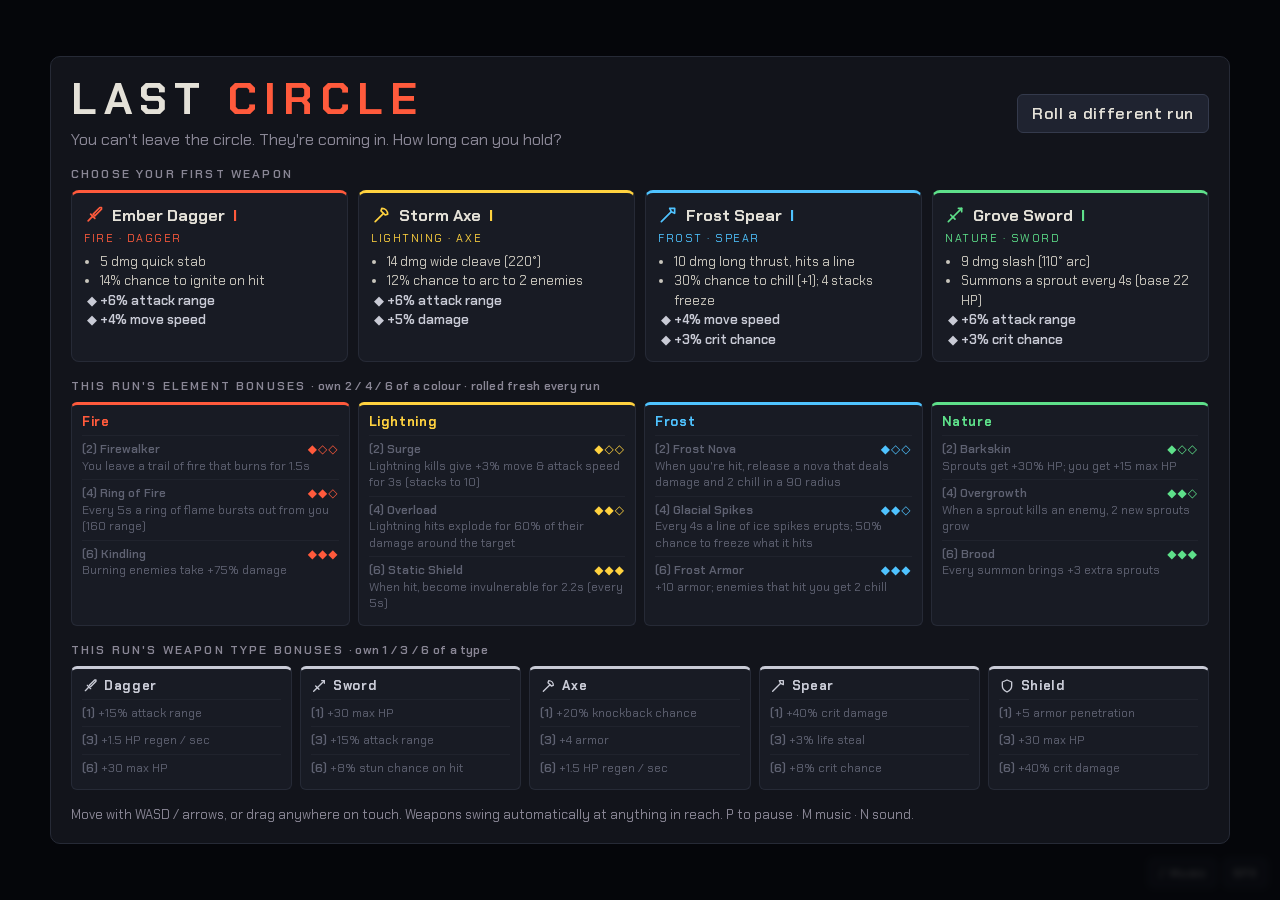
==== commit ca1edff1: "Build an offline Android APK with GitHub Actions; bundle fonts locally Co-Authored-By: Claude Opus 5" ====
--- a/index.html
+++ b/index.html
@@ -12,7 +12,12 @@
 <link rel="icon" href="icon-192.png">
 <link rel="apple-touch-icon" href="apple-touch-icon.png">
 <title>Last Circle</title>
-<link href="https://fonts.googleapis.com/css2?family=Chakra+Petch:wght@400;500;600;700&display=swap" rel="stylesheet">
+<style>
+@font-face{font-family:"Chakra Petch";font-style:normal;font-weight:400;font-display:swap;src:url(fonts/chakra-petch-latin-400-normal.woff2) format("woff2")}
+@font-face{font-family:"Chakra Petch";font-style:normal;font-weight:500;font-display:swap;src:url(fonts/chakra-petch-latin-500-normal.woff2) format("woff2")}
+@font-face{font-family:"Chakra Petch";font-style:normal;font-weight:600;font-display:swap;src:url(fonts/chakra-petch-latin-600-normal.woff2) format("woff2")}
+@font-face{font-family:"Chakra Petch";font-style:normal;font-weight:700;font-display:swap;src:url(fonts/chakra-petch-latin-700-normal.woff2) format("woff2")}
+</style>
 <style>
   :root{
     --bg:#08090d; --panel:#12141b; --panel2:#181b24; --line:#262a36; --text:#e4e1d8; --dim:#8a8796;
@@ -1734,7 +1739,7 @@
 })();
 </script>
 <script>
-if ('serviceWorker' in navigator && window.isSecureContext) navigator.serviceWorker.register('sw.js').catch(() => {});
+if ('serviceWorker' in navigator && window.isSecureContext && !window.Capacitor) navigator.serviceWorker.register('sw.js').catch(() => {});
 </script>
 </body>
 </html>
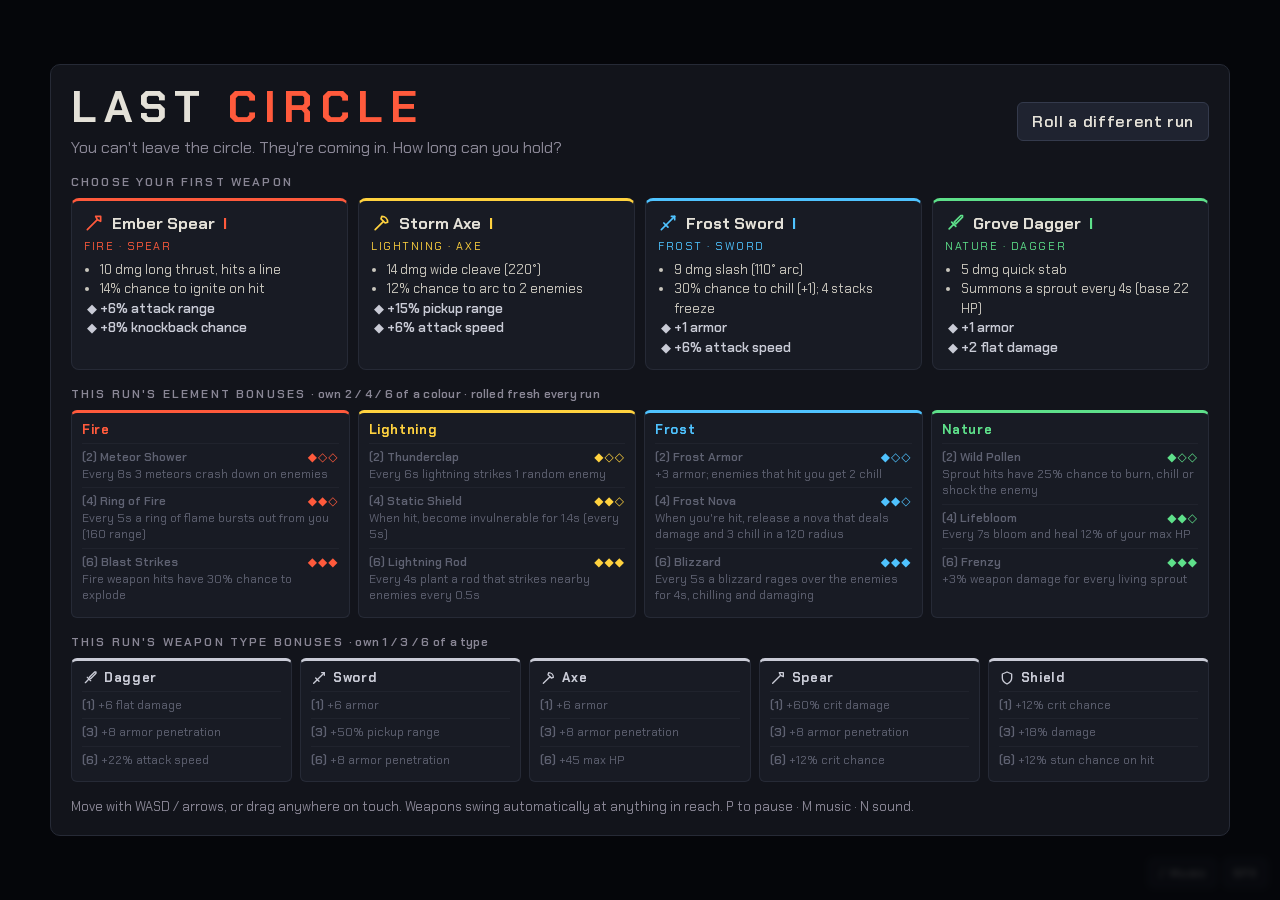
==== commit 04449765: "Loot drops with collect window, offline save/continue, endless gold-to-XP, stronger weapon-type bonu" ====
--- a/index.html
+++ b/index.html
@@ -100,6 +100,10 @@
   .rs .e b{font-weight:600}
   .rs .e.on{color:#e4e1d8}
   .rs .e.on b{color:var(--c)}
+  .rs.own{background:linear-gradient(180deg,color-mix(in srgb,var(--c) 16%,transparent),color-mix(in srgb,var(--c) 4%,transparent)),var(--panel2);border-color:color-mix(in srgb,var(--c) 55%,transparent);box-shadow:0 0 12px color-mix(in srgb,var(--c) 18%,transparent)}
+  .rs.own .e{border-top-color:color-mix(in srgb,var(--c) 18%,transparent)}
+  .note{background:#1b1712;border:1px solid #4a3c1c;border-left:3px solid var(--gold);border-radius:6px;padding:10px 12px;font-size:13px;line-height:1.5;margin-top:12px}
+  .note.endless{background:#1d1013;border-color:#5a2028;border-left-color:var(--red)}
   .pips{float:right;letter-spacing:1px;color:var(--c)}
   .stats{display:grid;grid-template-columns:repeat(3,1fr);gap:3px 12px;font-size:13px;color:#c9c6bd}
   .stats span b{color:var(--text)}
@@ -196,7 +200,7 @@
   // --- sound effects (throttled so hundreds of hits don't turn into mush)
   play(name, p = 1) {
     if (!this.ctx || !this.on.sfx) return;
-    const now = this.ctx.currentTime, gap = { swing: .07, hit_red: .05, hit_blue: .05, hit_yellow: .05, hit_green: .05, boom: .06, zap: .05, freeze: .08, coin: .06, pop: .04, summon: .12, burn: .25 }[name] || 0;
+    const now = this.ctx.currentTime, gap = { swing: .07, hit_red: .05, hit_blue: .05, hit_yellow: .05, hit_green: .05, boom: .06, zap: .05, freeze: .08, coin: .06, xp: .045, pop: .04, summon: .12, burn: .25 }[name] || 0;
     if (gap && now - (this.last[name] || 0) < gap) return;
     this.last[name] = now;
     const T = this.tone.bind(this), N = this.noise.bind(this);
@@ -209,6 +213,7 @@
       case 'boom': N(.35 * p, { f: 700, to: 90, vol: .22 * p }); T(110, .3 * p, { vol: .28 * p, to: 35 }); break;
       case 'zap': T(1300 + Math.random() * 500, .12, { type: 'sawtooth', to: 180, vol: .05, lp: 4000 }); N(.06, { ft: 'highpass', f: 3000, vol: .08 }); break;
       case 'freeze': [0, .03, .06].forEach((d, i) => T(1500 + i * 520, .14, { type: 'triangle', vol: .04, at: this.ctx.currentTime + d })); break;
+      case 'xp': T(900 + Math.random() * 300, .05, { type: 'triangle', vol: .025 }); break;
       case 'coin': T(1320, .05, { vol: .035 }); T(1760, .06, { vol: .03, at: now + .045 }); break;
       case 'pop': T(420, .06, { vol: .04, to: 110 }); break;
       case 'burn': N(.25, { f: 2500, ft: 'bandpass', vol: .04 }); break;
@@ -323,20 +328,21 @@
 
 // ---- shared stat pool: weapon-type sets (fixed) and per-weapon affixes (scale with tier)
 const STAT = {
-  range:   { set: 15,  afx: 6,   u: '%', t: 'attack range' },
-  atkSpd:  { set: 15,  afx: 6,   u: '%', t: 'attack speed' },
-  critDmg: { set: 40,  afx: 15,  u: '%', t: 'crit damage' },
-  crit:    { set: 8,   afx: 3,   u: '%', t: 'crit chance' },
-  knock:   { set: 20,  afx: 8,   u: '%', t: 'knockback chance' },
-  maxHp:   { set: 30,  afx: 10,  u: '',  t: 'max HP' },
-  flat:    { set: 4,   afx: 2,   u: '',  t: 'flat damage' },
-  pen:     { set: 5,   afx: 2,   u: '',  t: 'armor penetration' },
-  armor:   { set: 4,   afx: 1,   u: '',  t: 'armor' },
-  regen:   { set: 1.5, afx: .4,  u: '',  t: 'HP regen / sec' },
-  dmgPct:  { set: 12,  afx: 5,   u: '%', t: 'damage' },
-  speed:   { set: 10,  afx: 4,   u: '%', t: 'move speed' },
-  stun:    { set: 8,   afx: 3,   u: '%', t: 'stun chance on hit' },
-  leech:   { set: 3,   afx: 1,   u: '%', t: 'life steal' },
+  range:   { set: 22,  afx: 6,   u: '%', t: 'attack range' },
+  atkSpd:  { set: 22,  afx: 6,   u: '%', t: 'attack speed' },
+  critDmg: { set: 60,  afx: 15,  u: '%', t: 'crit damage' },
+  crit:    { set: 12,   afx: 3,   u: '%', t: 'crit chance' },
+  knock:   { set: 30,  afx: 8,   u: '%', t: 'knockback chance' },
+  maxHp:   { set: 45,  afx: 10,  u: '',  t: 'max HP' },
+  flat:    { set: 6,   afx: 2,   u: '',  t: 'flat damage' },
+  pen:     { set: 8,   afx: 2,   u: '',  t: 'armor penetration' },
+  armor:   { set: 6,   afx: 1,   u: '',  t: 'armor' },
+  regen:   { set: 2.2, afx: .4,  u: '',  t: 'HP regen / sec' },
+  dmgPct:  { set: 18,  afx: 5,   u: '%', t: 'damage' },
+  speed:   { set: 14,  afx: 4,   u: '%', t: 'move speed' },
+  stun:    { set: 12,   afx: 3,   u: '%', t: 'stun chance on hit' },
+  leech:   { set: 4,   afx: 1,   u: '%', t: 'life steal' },
+  pickup:  { set: 50,  afx: 15,  u: '%', t: 'pickup range' },
 };
 const STAT_KEYS = Object.keys(STAT);
 const AFX_SCALE = [1, 1.5, 2.2, 3.6];
@@ -454,6 +460,7 @@
   { k: 'speed',   v: 8,   t: v => `+${v}% move speed` },
   { k: 'regen',   v: .6,  t: v => `+${v} HP regen / sec` },
   { k: 'range',   v: 10,  t: v => `+${v}% attack range` },
+  { k: 'pickup',  v: 30,  t: v => `+${v}% pickup range` },
 ];
 
 const ETYPES = {
@@ -507,22 +514,61 @@
   const starters = ORDER.map((c, i) => makeWeapon(types[i], c, 0));
   return { sets, tsets, starters };
 }
-function newRun(starter) {
-  S = {
+function freshState(sets, tsets) {
+  return {
     p: { x: 0, y: 0, hp: 100, inv: 0, shield: 0 },
     st: { maxHp: 100, flat: 0, dmgPct: 0, crit: 5, critDmg: 50, atkSpd: 0, speed: 0, armor: 0, regen: 0, range: 0, pen: 0 },
     ep: { red: {}, yellow: {}, blue: {}, green: {} },
-    runSets: pendingRun.sets, typeSets: pendingRun.tsets, counts: {}, tcounts: {},
+    runSets: sets, typeSets: tsets, counts: {}, tcounts: {},
     level: 1, xp: 0, pendingLv: 0, gold: 0, wave: 0, kills: 0,
-    weapons: [], enemies: [], sprouts: [], projs: [], flames: [], pillars: [], zones: [], rings: [], orbs: [], rods: [], later: [], fx: [], texts: [], coins: [], dying: [],
+    weapons: [], enemies: [], sprouts: [], projs: [], flames: [], pillars: [], zones: [], rings: [], orbs: [], rods: [], later: [], fx: [], texts: [], coins: [], drops: [], dying: [],
     treant: null, treantT: 0, surge: { n: 0, t: 0 }, avg: 1,
     toSpawn: 0, spawnT: 0, bossPending: false, time: 0, shake: 0, banner: null, phase: 'fight',
     offers: [], rerollCost: 0, uid: 1, timers: {}, staticCd: 0, novaCd: 0, spreadT: 0, trailT: 0, phoenixUsed: false,
+    collectT: null, converted: false, convertedInfo: null, lastLost: null, rerolls: 0,
   };
+}
+function showHud(on) { for (const id of ['hud', 'slots']) document.getElementById(id).classList.toggle('hidden', !on); }
+function newRun(starter) {
+  S = freshState(pendingRun.sets, pendingRun.tsets);
   addWeapon(starter);
   startWave();
-  document.getElementById('hud').classList.remove('hidden');
-  document.getElementById('slots').classList.remove('hidden');
+  showHud(true);
+}
+
+// ---- offline save: snapshot at the start of every wave and on every menu change
+const SAVE_KEY = 'lastCircleSave1';
+function saveRun() {
+  if (!S || S.phase === 'dead') return;
+  try {
+    localStorage.setItem(SAVE_KEY, JSON.stringify({
+      v: 1, st: S.st, ep: S.ep, tsets: S.typeSets,
+      sets: Object.fromEntries(ORDER.map(c => [c, S.runSets[c].map(e => e.id)])),
+      level: S.level, xp: S.xp, pendingLv: S.pendingLv, gold: S.gold, wave: S.wave, kills: S.kills,
+      weapons: S.weapons.map(w => ({ type: w.type, el: w.el, tier: w.tier, afx: w.afx })),
+      phase: S.phase, offers: S.offers, rerolls: S.rerolls || 0,
+      converted: S.converted, convertedInfo: S.convertedInfo, lastLost: S.lastLost,
+      perkOffer: S.phase === 'levelup' && S.perkOffer ? S.perkOffer.map(c => ({ k: c.pr.k, pv: c.pv, rare: c.rare, sec: c.sec ? { c: c.sec.c, k: c.sec.d.k } : null })) : null,
+    }));
+  } catch (e) {}
+}
+function loadSave() { try { const d = JSON.parse(localStorage.getItem(SAVE_KEY) || 'null'); return d && d.v === 1 ? d : null; } catch (e) { return null; } }
+function clearSave() { try { localStorage.removeItem(SAVE_KEY); } catch (e) {} }
+function resumeRun(d) {
+  const sets = Object.fromEntries(ORDER.map(c => [c, d.sets[c].map(id => SET_POOL[c].find(e => e.id === id))]));
+  S = freshState(sets, d.tsets);
+  Object.assign(S.st, d.st); S.ep = d.ep;
+  for (const k of ['level', 'xp', 'pendingLv', 'gold', 'wave', 'kills', 'converted', 'convertedInfo', 'lastLost']) S[k] = d[k];
+  for (const w of d.weapons) S.weapons.push({ ...w, id: S.uid++, cd: 0, sumT: 1, anim: 0, dir: 0 });
+  recalc(); S.p.hp = tot.maxHp;
+  showHud(true);
+  if (d.phase === 'levelup' && S.pendingLv > 0) {
+    S.phase = 'levelup';
+    S.perkOffer = d.perkOffer ? d.perkOffer.map(c => ({ pr: PRIM.find(x => x.k === c.k), pv: c.pv, rare: c.rare, sec: c.sec ? { c: c.sec.c, d: EDEF[c.sec.c][c.sec.k] } : null })) : rollLevelCards();
+    renderLevelUp();
+  } else if (d.phase === 'shop') {
+    S.phase = 'shop'; S.offers = d.offers || rollOffers(); S.rerolls = d.rerolls || 0; S.rerollCost = rerollPrice(); renderShop();
+  } else { S.wave = d.wave - 1; startWave(); }
 }
 function addWeapon(w) {
   S.weapons.push({ ...w, id: S.uid++, cd: rnd(0, .3), sumT: 1, anim: 0, dir: 0 });
@@ -542,7 +588,7 @@
   S.counts = {}; S.tcounts = {};
   for (const w of S.weapons) { S.counts[w.el] = (S.counts[w.el] || 0) + 1; S.tcounts[w.type] = (S.tcounts[w.type] || 0) + 1; }
   const st = S.st;
-  const add = { range: st.range, atkSpd: st.atkSpd, critDmg: st.critDmg, crit: st.crit, knock: 0, maxHp: st.maxHp, flat: st.flat, pen: st.pen, armor: st.armor, regen: st.regen, dmgPct: st.dmgPct, speed: st.speed, stun: 0, leech: 0 };
+  const add = { range: st.range, atkSpd: st.atkSpd, critDmg: st.critDmg, crit: st.crit, knock: 0, maxHp: st.maxHp, flat: st.flat, pen: st.pen, armor: st.armor, regen: st.regen, dmgPct: st.dmgPct, speed: st.speed, stun: 0, leech: 0, pickup: st.pickup || 0 };
   for (const t of TYPE_KEYS) { const n = S.tcounts[t] || 0; S.typeSets[t].forEach((k, i) => { if (n >= TTHRESH[i]) add[k] += STAT[k].set; }); }
   for (const w of S.weapons) for (const k of w.afx) add[k] += afxVal(k, w.tier);
   Object.assign(tot, add);
@@ -551,6 +597,7 @@
   tot.critMult = 1 + tot.critDmg / 100;
   tot.baseSpeed = 175 * (1 + tot.speed / 100);
   tot.rangeM = 1 + tot.range / 100;
+  tot.pickR = 48 * (1 + tot.pickup / 100);
   S.p.hp = Math.min(S.p.hp, tot.maxHp);
   renderSlots();
 }
@@ -562,11 +609,20 @@
 function armorAt(w) { let a = Math.floor(Math.max(0, w - 4) * .45); if (w > 20) { const n = w - 20; a += Math.floor(1.5 * n + .18 * n * n); } return a; }
 function waveCount(w) { return Math.round(12 + w * 5 + (w > 20 ? (w - 20) * 12 : 0)); }
 
+const GOLD_TO_XP = .5;
 function startWave() {
+  if (S.wave >= 20 && !S.converted) {
+    // entering endless: the shop closes and all gold becomes experience
+    const g = Math.floor(S.gold), xp = Math.round(g * GOLD_TO_XP);
+    S.converted = true; S.convertedInfo = { gold: g, xp }; S.gold = 0;
+    if (xp) { gainXp(xp); AU.play('level'); }
+    if (S.pendingLv > 0) { nextMenu(); return; }
+  }
   S.wave++;
   S.phase = 'fight';
   S.p.x = 0; S.p.y = 0; S.p.hp = tot.maxHp; S.p.inv = 1; S.p.shield = 0;
-  for (const k of ['enemies', 'sprouts', 'projs', 'flames', 'pillars', 'zones', 'rings', 'orbs', 'rods', 'later', 'fx', 'texts', 'coins']) S[k] = [];
+  for (const k of ['enemies', 'sprouts', 'projs', 'flames', 'pillars', 'zones', 'rings', 'orbs', 'rods', 'later', 'fx', 'texts', 'coins', 'drops']) S[k] = [];
+  S.collectT = null;
   S.timers = {}; S.treant = null; S.treantT = 1; S.surge = { n: 0, t: 0 }; S.phoenixUsed = false;
   for (const w of S.weapons) { w.sumT = 1; w.cd = rnd(0, .3); }
   const boss = S.wave % 10 === 0;
@@ -576,6 +632,7 @@
   AU.wave = S.wave;
   AU.play(boss ? 'boss' : S.wave > 20 ? 'endless' : 'wave');
   hideScreen();
+  saveRun();
 }
 
 // =====================================================================
@@ -615,7 +672,8 @@
 function togglePause() {
   paused = !paused;
   if (paused) showScreen(`<div class="panel">
-    <div class="head"><p class="big" style="margin:0">Paused</p><button class="btn go" data-act="resume">Resume</button></div>
+    <div class="head"><p class="big" style="margin:0">Paused</p><div style="display:flex;gap:10px"><button class="btn" data-act="quit">Save &amp; quit</button><button class="btn go" data-act="resume">Resume</button></div></div>
+    <p class="hint">Your run is saved at the start of every wave. Quitting now brings you back to the start of wave ${S.wave}.</p>
     <h3>Element bonuses <span>· own 2 / 4 / 6 of a colour</span></h3>${elemSetsHtml(S.runSets, S.counts)}
     <h3>Weapon type bonuses <span>· own 1 / 3 / 6 of a type</span></h3>${typeSetsHtml(S.typeSets, S.tcounts)}</div>`);
   else hideScreen();
@@ -857,11 +915,8 @@
   while (S.dying.length && guard++ < 800) {
     const e = S.dying.shift();
     S.kills++;
-    S.gold += e.gold;
-    gainXp(e.xp);
-    AU.play('pop'); AU.play('coin');
-    const n = Math.min(6, Math.ceil(e.gold));
-    for (let i = 0; i < n; i++) S.coins.push({ x: e.x + rnd(-8, 8), y: e.y + rnd(-8, 8), t: -i * .03 });
+    AU.play('pop');
+    dropLoot(e);
     S.fx.push({ k: 'pop', x: e.x, y: e.y, r: e.r, t: 0, life: .25, col: e.col });
     if (e.burnT > 0) { const c = setv('red', 'pyre'); if (c) explode(e.x, e.y, boomR(60), e.maxHp * c / 100, '#ff7a2a', { pierce: true }); }
     if (e.frozen > 0 && setStage('blue', 'shatter') >= 0) explode(e.x, e.y, E('blue', 'shatterR'), e.maxHp * E('blue', 'shatterPct') / 100, '#bfeaff', { chill: 1, pierce: true });
@@ -871,6 +926,34 @@
     if (e.boss) { S.shake = 14; S.fx.push({ k: 'boom', x: e.x, y: e.y, r: 120, t: 0, life: .6, col: e.col }); AU.play('boom', 1.5); }
   }
   S.enemies = S.enemies.filter(e => !e.dead);
+}
+// ---- loot: enemies drop gold & XP that must be collected
+function dropLoot(e) {
+  let xp = e.xp, gold = e.gold;
+  if (S.converted) { xp += gold * GOLD_TO_XP; gold = 0; }
+  const n = gold > 0 ? Math.min(3, Math.max(1, Math.round(gold / 2))) : 0;
+  for (let i = 0; i < n; i++) addDrop('gold', gold / n, e.x, e.y);
+  if (xp > 0) addDrop('xp', xp, e.x, e.y);
+}
+function addDrop(k, v, x, y) {
+  if (S.drops.length > 280) { const o = S.drops.find(d => d.k === k && !d.mag); if (o) { o.v += v; return; } }
+  const l = Math.hypot(x, y); if (l > R - 10) { x *= (R - 10) / l; y *= (R - 10) / l; }
+  const a = Math.random() * TAU, sp = rnd(40, 110);
+  S.drops.push({ k, v, x, y, vx: Math.cos(a) * sp, vy: Math.sin(a) * sp, mag: false, ph: Math.random() * TAU });
+}
+function updateDrops(dt) {
+  const p = S.p, pr = tot.pickR * (S.collectT !== null ? 1.6 : 1);
+  for (const d of S.drops) {
+    d.x += d.vx * dt; d.y += d.vy * dt; d.vx *= Math.max(0, 1 - dt * 5); d.vy *= Math.max(0, 1 - dt * 5);
+    const dx = p.x - d.x, dy = p.y - d.y, dist = Math.hypot(dx, dy) || 1;
+    if (dist < pr) d.mag = true;
+    if (d.mag) { const sp = 420 + (S.collectT !== null ? 300 : 0); d.x += dx / dist * sp * dt; d.y += dy / dist * sp * dt; }
+    if (dist < PR + 7) {
+      d.got = true;
+      if (d.k === 'gold') { S.gold += d.v; AU.play('coin'); } else { gainXp(d.v); AU.play('xp'); }
+    }
+  }
+  S.drops = S.drops.filter(d => !d.got);
 }
 function gainXp(n) {
   S.xp += n;
@@ -1212,11 +1295,16 @@
 
   processDeaths();
 
-  for (const c of S.coins) { c.t += dt; if (c.t < 0) continue; const k = Math.min(1, c.t / .35); c.x += (p.x - c.x) * k * .35; c.y += (p.y - c.y) * k * .35; }
+  updateDrops(dt);
   S.coins = S.coins.filter(c => c.t < .4);
   updateFx(dt);
 
-  if (S.toSpawn <= 0 && !S.bossPending && S.enemies.length === 0) endWave();
+  if (S.toSpawn <= 0 && !S.bossPending && S.enemies.length === 0) {
+    // short window to grab what's on the floor; the rest is lost
+    if (S.collectT === null) S.collectT = S.drops.length ? 3 : 0;
+    S.collectT -= dt;
+    if (S.collectT <= 0 || S.drops.length === 0) endWave();
+  }
 }
 function updateFx(dt) {
   for (const f of S.fx) { f.t += dt; if (f.k === 'spark') { f.x += f.vx * dt; f.y += f.vy * dt; } }
@@ -1243,20 +1331,25 @@
 function hideScreen() { screen.classList.remove('show'); screen.innerHTML = ''; screen.dataset.key = ''; }
 
 function endWave() {
-  S.gold += 4 + S.wave * 2;
+  const lost = { gold: 0, xp: 0 };
+  for (const d of S.drops) lost[d.k] += d.v;
+  S.lastLost = (lost.gold >= 1 || lost.xp >= 1) ? { gold: Math.floor(lost.gold), xp: Math.floor(lost.xp) } : null;
+  S.drops = [];
+  if (!S.converted) S.gold += 4 + S.wave * 2;
   S.sprouts = []; S.treant = null;
   saveBest();
   nextMenu();
 }
 function nextMenu() {
   if (S.pendingLv > 0) { S.phase = 'levelup'; S.perkOffer = rollLevelCards(); renderLevelUp(); }
+  else if (S.converted) { S.phase = 'shop'; S.offers = []; renderShop(); }
   else { S.phase = 'shop'; S.rerolls = 0; S.rerollCost = rerollPrice(); S.offers = rollOffers(); renderShop(); }
 }
 
 function elemSetsHtml(sets, counts) {
   return `<div class="sets e4">${ORDER.map(c => {
     const n = (counts && counts[c]) || 0;
-    return `<div class="rs" style="--c:${COL[c]}"><div class="h"><span>${ELEM[c]}</span><span>${counts ? n + ' / 6' : ''}</span></div>
+    return `<div class="rs ${counts && n ? 'own' : ''}" style="--c:${COL[c]}"><div class="h"><span>${ELEM[c]}</span><span>${counts ? n + ' / 6' : ''}</span></div>
       ${sets[c].map((e, i) => `<div class="e ${n >= ETHRESH[i] ? 'on' : ''}"><span class="pips">${'◆'.repeat(i + 1)}${'◇'.repeat(2 - i)}</span><b>(${ETHRESH[i]}) ${e.name}</b><br>${e.d(e, i)}</div>`).join('')}
     </div>`;
   }).join('')}</div>`;
@@ -1264,7 +1357,8 @@
 function typeSetsHtml(tsets, counts) {
   return `<div class="sets t5">${TYPE_KEYS.map(t => {
     const n = (counts && counts[t]) || 0;
-    return `<div class="rs" style="--c:${COL.steel}"><div class="h"><span>${svg(t, COL.steel)}${TYPES[t].n}</span><span>${counts ? n + ' / 6' : ''}</span></div>
+    const own = counts && n > 0, c = own ? '#f2c14e' : COL.steel;
+    return `<div class="rs ${own ? 'own' : ''}" style="--c:${c}"><div class="h"><span>${svg(t, c)}${TYPES[t].n}</span><span>${counts ? n + ' / 6' : ''}</span></div>
       ${tsets[t].map((k, i) => `<div class="e ${n >= TTHRESH[i] ? 'on' : ''}"><b>(${TTHRESH[i]})</b> ${statText(k, STAT[k].set)}</div>`).join('')}
     </div>`;
   }).join('')}</div>`;
@@ -1307,7 +1401,9 @@
     <em>${unit(cur, d.u)} → ${unit(next, d.u)}${next >= d.cap ? ' · MAXED' : ` · max ${unit(d.cap, d.u)}`}</em></div>`;
 }
 function renderLevelUp() {
-  showScreen(`<div class="panel" style="width:min(880px,100%)">
+  saveRun();
+  const conv = S.convertedInfo && S.wave === 20 ? `<div class="note endless"><b>Endless begins.</b> Your ${S.convertedInfo.gold} gold became ${S.convertedInfo.xp} XP. The shop is closed from here on: kills drop extra XP instead of gold.</div>` : '';
+  showScreen(`<div class="panel" style="width:min(880px,100%)">${conv}
     <div class="head"><h2 style="color:var(--xp)">Level up</h2><span class="hint">${S.pendingLv > 1 ? S.pendingLv + ' level-ups to spend' : 'Choose one'}</span></div>
     <h3>Upgrades</h3>
     <div class="cards">${S.perkOffer.map((c, i) => `<button class="card" style="--c:${c.sec ? COL[c.sec.c] : '#555'}" data-act="perk:${i}">
@@ -1353,7 +1449,10 @@
   </button>`;
 }
 function renderShop() {
+  saveRun();
+  const endless = S.converted;
   const g = Math.floor(S.gold), full = S.weapons.length >= 6;
+  const lost = S.lastLost ? `<div class="note">Left on the floor last wave: ${S.lastLost.gold ? S.lastLost.gold + ' gold' : ''}${S.lastLost.gold && S.lastLost.xp ? ' and ' : ''}${S.lastLost.xp ? S.lastLost.xp + ' XP' : ''}. Pick loot up before the collect timer runs out!</div>` : '';
   const offers = S.offers.map((o, i) => {
     if (!o) return `<div class="card off" style="--c:#333;justify-content:center;align-items:center;min-height:120px"><span class="hint">Sold</span></div>`;
     const pr = priceOf(o.tier), can = g >= pr && !full;
@@ -1362,17 +1461,19 @@
   const owned = [...S.weapons.map(w => {
     const uc = w.tier < 3 ? upCost(w.tier) : 0;
     return `<div class="wrow">${svg(w.type, COL[w.el])}<span class="n">${wName(w)} <span style="color:${COL[w.el]}">${ROMAN[w.tier]}</span><small>${afxShort(w)}</small></span>
-      ${w.tier < 3 ? `<button class="btn sm" data-act="up:${w.id}" ${g < uc ? 'disabled' : ''}>Upgrade <span class="gc">●</span> ${uc}</button>` : `<span class="hint" style="font-size:12px">MAX</span>`}
-      <button class="btn sm" data-act="sell:${w.id}" ${S.weapons.length <= 1 ? 'disabled' : ''}>Sell +${sellVal(w.tier)}</button></div>`;
+      ${endless ? '' : w.tier < 3 ? `<button class="btn sm" data-act="up:${w.id}" ${g < uc ? 'disabled' : ''}>Upgrade <span class="gc">●</span> ${uc}</button>` : `<span class="hint" style="font-size:12px">MAX</span>`}
+      ${endless ? '' : `<button class="btn sm" data-act="sell:${w.id}" ${S.weapons.length <= 1 ? 'disabled' : ''}>Sell +${sellVal(w.tier)}</button>`}</div>`;
   }), ...Array(6 - S.weapons.length).fill('<div class="wrow empty">Empty slot</div>')].join('');
   showScreen(`<div class="panel">
-    <div class="head"><h2>Shop <span class="hint" style="font-size:14px;letter-spacing:.05em;text-transform:none">· wave ${S.wave} cleared</span></h2>
-      <div style="display:flex;align-items:center;gap:18px"><div class="goldbox">${g}</div>
+    <div class="head"><h2>${endless ? 'Endless' : 'Shop'} <span class="hint" style="font-size:14px;letter-spacing:.05em;text-transform:none">· wave ${S.wave} cleared</span></h2>
+      <div style="display:flex;align-items:center;gap:18px">${endless ? '' : `<div class="goldbox">${g}</div>`}
       <button class="btn go" data-act="next">Wave ${S.wave + 1}${(S.wave + 1) % 10 === 0 ? ' · Boss' : S.wave + 1 === 21 ? ' · Endless' : ''} ▶</button></div></div>
+    ${S.wave === 20 && !endless ? '<div class="note endless"><b>Next wave starts endless mode.</b> Any gold you haven\'t spent will be converted into XP (2 gold = 1 XP), and the shop closes for good.</div>' : ''}
+    ${lost}
     <div class="shopgrid">
-      <div>
+      <div>${endless ? `<div class="note endless" style="margin-top:16px"><b>The shop is closed.</b> Gold turned into XP when endless began, and every kill now drops extra XP instead. Your build grows through level-ups from here.${S.convertedInfo ? `<br>Converted: ${S.convertedInfo.gold} gold → ${S.convertedInfo.xp} XP.` : ''}</div>` : `
         <h3>For sale</h3><div class="offers">${offers}</div>
-        <div style="margin-top:10px"><button class="btn" data-act="reroll" ${g < S.rerollCost ? 'disabled' : ''}>Reroll <span class="gc">●</span> ${S.rerollCost}</button></div>
+        <div style="margin-top:10px"><button class="btn" data-act="reroll" ${g < S.rerollCost ? 'disabled' : ''}>Reroll <span class="gc">●</span> ${S.rerollCost}</button></div>`}
       </div>
       <div>
         <h3>Weapons ${S.weapons.length}/6 <span>· upgrading also boosts a weapon's own stats</span></h3><div class="owned">${owned}</div>
@@ -1394,7 +1495,7 @@
     <span>Crit <b>${fmt(tot.crit)}%</b></span><span>Crit dmg <b>${Math.round(tot.critMult * 100)}%</b></span><span>Atk speed <b>+${fmt(tot.atkSpd)}%</b></span>
     <span>Armor <b>${fmt(tot.armor)}</b></span><span>Penetration <b>${fmt(tot.pen)}</b></span><span>Stun <b>${fmt(tot.stun)}%</b></span>
     <span>Regen <b>${fmt(tot.regen)}/s</b></span><span>Move <b>+${fmt(tot.speed)}%</b></span><span>Range <b>+${fmt(tot.range)}%</b></span>
-    <span>Knockback <b>${fmt(tot.knock)}%</b></span><span>Life steal <b>${fmt(tot.leech)}%</b></span>
+    <span>Knockback <b>${fmt(tot.knock)}%</b></span><span>Life steal <b>${fmt(tot.leech)}%</b></span><span>Pickup <b>+${fmt(tot.pickup)}%</b></span>
   </div>${passives ? `<div class="chips">${passives}</div>` : ''}`;
 }
 
@@ -1403,10 +1504,14 @@
 function saveBest() { try { if (S.wave > bestWave()) localStorage.setItem('lastCircleBest3', S.wave); } catch (e) {} }
 function renderStart() {
   if (!pendingRun) pendingRun = rollRun();
-  const b = bestWave();
+  const b = bestWave(), sv = loadSave();
+  const cont = sv ? `<div class="note" style="display:flex;justify-content:space-between;align-items:center;gap:12px;flex-wrap:wrap;margin:16px 0 0">
+      <span><b>Saved run:</b> wave ${sv.phase === 'fight' ? sv.wave : sv.wave + 1}${sv.wave >= 20 ? ' (endless)' : ''} · level ${sv.level} · ${sv.weapons.length} weapon${sv.weapons.length > 1 ? 's' : ''}<br><span class="hint">Starting a new run below replaces it.</span></span>
+      <button class="btn go" data-act="continue">Continue ▶</button></div>` : '';
   showScreen(`<div class="panel">
     <div class="head"><div><h1>Last <em>Circle</em></h1><p class="sub">You can't leave the circle. They're coming in. How long can you hold?</p></div>
       <div style="display:flex;gap:14px;align-items:center">${b ? `<span class="hint">Best: wave ${b}</span>` : ''}<button class="btn" data-act="reroll-run">Roll a different run</button></div></div>
+    ${cont}
     <h3>Choose your first weapon</h3>
     <div class="cards">${pendingRun.starters.map((w, i) => weaponCard(w, `data-act="start:${i}"`)).join('')}</div>
     <h3>This run's element bonuses <span>· own 2 / 4 / 6 of a colour · rolled fresh every run</span></h3>
@@ -1417,7 +1522,7 @@
   </div>`, 'start');
 }
 function gameOver() {
-  S.phase = 'dead'; S.p.hp = 0; saveBest();
+  S.phase = 'dead'; S.p.hp = 0; saveBest(); clearSave();
   AU.play('death');
   showScreen(`<div class="panel center" style="width:min(520px,100%)">
     <p class="big" style="color:var(--hp)">Fallen</p>
@@ -1434,7 +1539,9 @@
   const [act, arg] = b.dataset.act.split(':');
   if (act === 'start') { const st = pendingRun.starters[+arg]; newRun(st); pendingRun = null; return; }
   if (act === 'reroll-run') { AU.play('click'); pendingRun = rollRun(); renderStart(); return; }
-  if (act === 'restart') { S = null; document.getElementById('hud').classList.add('hidden'); document.getElementById('slots').classList.add('hidden'); renderStart(); return; }
+  if (act === 'restart') { S = null; showHud(false); renderStart(); return; }
+  if (act === 'continue') { const d = loadSave(); if (d) { pendingRun = null; resumeRun(d); } return; }
+  if (act === 'quit') { paused = false; S = null; showHud(false); renderStart(); return; }
   if (act === 'resume') { togglePause(); return; }
   if (act === 'perk') { choosePerk(+arg); return; }
   if (act === 'next') { startWave(); return; }
@@ -1515,8 +1622,20 @@
     cx.strokeStyle = `rgba(190,234,255,${.35 * a})`; cx.lineWidth = 1.5; cx.setLineDash([3, 5]); cx.beginPath(); cx.arc(pi.x, pi.y, pi.r, 0, TAU); cx.stroke(); cx.setLineDash([]);
   }
 
-  cx.fillStyle = '#f2c14e';
-  for (const c of S.coins) { if (c.t < 0) continue; cx.beginPath(); cx.arc(c.x, c.y, 3, 0, TAU); cx.fill(); }
+  for (const d of S.drops) {
+    const blink = S.collectT !== null && S.collectT < 1.2 && Math.floor(S.collectT * 10) % 2 === 0;
+    if (blink) continue;
+    const b = 1 + Math.sin(T * 6 + d.ph) * .15;
+    if (d.k === 'gold') {
+      cx.fillStyle = 'rgba(242,193,78,.22)'; cx.beginPath(); cx.arc(d.x, d.y, 10 * b, 0, TAU); cx.fill();
+      cx.fillStyle = '#f2c14e'; cx.beginPath(); cx.arc(d.x, d.y, 5, 0, TAU); cx.fill();
+      cx.fillStyle = '#fff2c4'; cx.beginPath(); cx.arc(d.x - 1.4, d.y - 1.4, 1.6, 0, TAU); cx.fill();
+    } else {
+      const s2 = 5.5 * b * (d.v >= 4 ? 1.35 : 1);
+      cx.fillStyle = 'rgba(155,140,255,.2)'; cx.beginPath(); cx.arc(d.x, d.y, s2 * 2, 0, TAU); cx.fill();
+      cx.fillStyle = '#b4a8ff'; cx.beginPath(); cx.moveTo(d.x, d.y - s2); cx.lineTo(d.x + s2, d.y); cx.lineTo(d.x, d.y + s2); cx.lineTo(d.x - s2, d.y); cx.closePath(); cx.fill();
+    }
+  }
 
   for (const e of S.enemies) drawEnemy(e, T);
 
@@ -1662,6 +1781,10 @@
     cx.fillStyle = '#c8436a'; cx.fillRect(x, y, w * Math.max(0, boss.hp / boss.maxHp), 10);
     cx.font = '600 12px "Chakra Petch"'; cx.fillStyle = '#e4e1d8'; cx.textAlign = 'center'; cx.fillText('THE HOLLOW KING', VW / 2, y - 9);
   }
+  if (S.collectT !== null && S.collectT > 0 && S.phase === 'fight') {
+    cx.font = `700 ${Math.min(30, VW / 18)}px "Chakra Petch"`; cx.textAlign = 'center';
+    cx.fillStyle = '#f2c14e'; cx.fillText(`COLLECT · ${S.collectT.toFixed(1)}s`, VW / 2, VH * .22);
+  }
   if (S.banner) {
     const a = S.banner.t < .3 ? S.banner.t / .3 : S.banner.t > 1.7 ? (2.2 - S.banner.t) / .5 : 1;
     cx.font = `700 ${Math.min(44, VW / 14)}px "Chakra Petch"`; cx.textAlign = 'center';
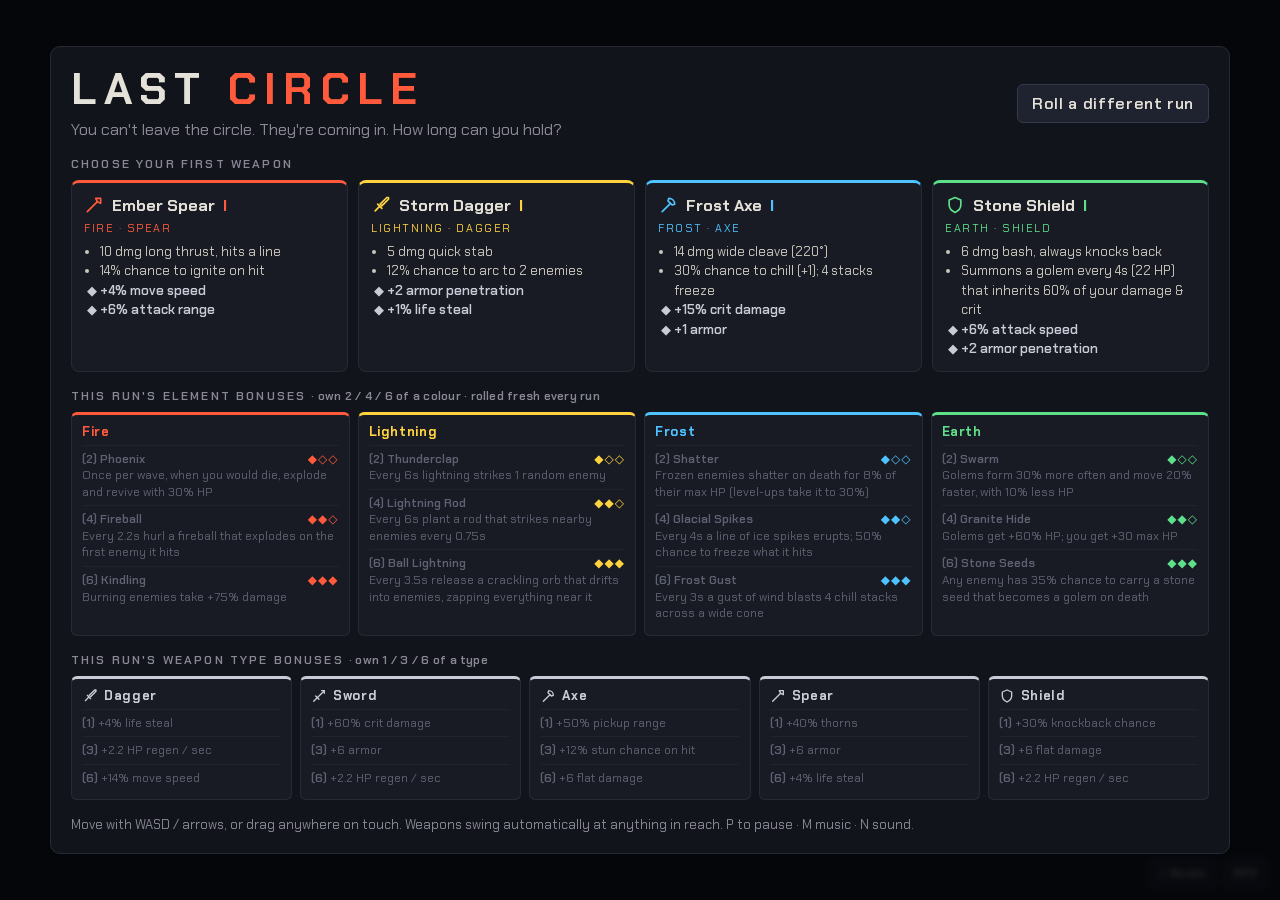
==== commit cdc46920: "Earth element (golems + boulder, barrage, quake, fissure, stone skin, rockfall), thorns stat, golems" ====
--- a/index.html
+++ b/index.html
@@ -200,7 +200,7 @@
   // --- sound effects (throttled so hundreds of hits don't turn into mush)
   play(name, p = 1) {
     if (!this.ctx || !this.on.sfx) return;
-    const now = this.ctx.currentTime, gap = { swing: .07, hit_red: .05, hit_blue: .05, hit_yellow: .05, hit_green: .05, boom: .06, zap: .05, freeze: .08, coin: .06, xp: .045, pop: .04, summon: .12, burn: .25 }[name] || 0;
+    const now = this.ctx.currentTime, gap = { swing: .07, hit_red: .05, hit_blue: .05, hit_yellow: .05, hit_green: .05, boom: .06, zap: .05, freeze: .08, coin: .06, xp: .045, thorn: .07, rumble: .08, pop: .04, summon: .12, burn: .25 }[name] || 0;
     if (gap && now - (this.last[name] || 0) < gap) return;
     this.last[name] = now;
     const T = this.tone.bind(this), N = this.noise.bind(this);
@@ -213,6 +213,8 @@
       case 'boom': N(.35 * p, { f: 700, to: 90, vol: .22 * p }); T(110, .3 * p, { vol: .28 * p, to: 35 }); break;
       case 'zap': T(1300 + Math.random() * 500, .12, { type: 'sawtooth', to: 180, vol: .05, lp: 4000 }); N(.06, { ft: 'highpass', f: 3000, vol: .08 }); break;
       case 'freeze': [0, .03, .06].forEach((d, i) => T(1500 + i * 520, .14, { type: 'triangle', vol: .04, at: this.ctx.currentTime + d })); break;
+      case 'rumble': N(.5 * p, { f: 260, to: 70, vol: .2 * Math.min(1.5, p) }); T(62, .45 * p, { vol: .22 * Math.min(1.5, p), to: 38 }); break;
+      case 'thorn': T(1500, .05, { type: 'square', vol: .025, to: 700 }); N(.05, { ft: 'highpass', f: 4000, vol: .05 }); break;
       case 'xp': T(900 + Math.random() * 300, .05, { type: 'triangle', vol: .025 }); break;
       case 'coin': T(1320, .05, { vol: .035 }); T(1760, .06, { vol: .03, at: now + .045 }); break;
       case 'pop': T(420, .06, { vol: .04, to: 110 }); break;
@@ -302,8 +304,8 @@
 const R = 300, SPAWN_R = R + 85, PR = 13;
 const ORDER = ['red', 'yellow', 'blue', 'green'];
 const COL = { red: '#ff5a3c', yellow: '#ffd23f', blue: '#4fc3ff', green: '#5ee08a', steel: '#c9cbd6' };
-const ELEM = { red: 'Fire', yellow: 'Lightning', blue: 'Frost', green: 'Nature' };
-const ADJ = { red: 'Ember', yellow: 'Storm', blue: 'Frost', green: 'Grove' };
+const ELEM = { red: 'Fire', yellow: 'Lightning', blue: 'Frost', green: 'Earth' };
+const ADJ = { red: 'Ember', yellow: 'Storm', blue: 'Frost', green: 'Stone' };
 const ROMAN = ['I', 'II', 'III', 'IV'];
 const TM = [1, 1.65, 2.6, 4.8];
 const ETHRESH = [2, 4, 6];
@@ -343,6 +345,7 @@
   stun:    { set: 12,   afx: 3,   u: '%', t: 'stun chance on hit' },
   leech:   { set: 4,   afx: 1,   u: '%', t: 'life steal' },
   pickup:  { set: 50,  afx: 15,  u: '%', t: 'pickup range' },
+  thorns:  { set: 40,  afx: 12,  u: '%', t: 'thorns' },
 };
 const STAT_KEYS = Object.keys(STAT);
 const AFX_SCALE = [1, 1.5, 2.2, 3.6];
@@ -378,11 +381,12 @@
     { k: 'lstun', v: 4,  base: 0,   cap: 40,  u: '%', t: 'chance for lightning to stun' },
   ],
   green: [
-    { k: 'shp',   v: 15, base: 100, cap: 400, u: '%', t: 'sprout HP' },
-    { k: 'sspd',  v: 10, base: 100, cap: 200, u: '%', t: 'sprout speed' },
+    { k: 'shp',   v: 15, base: 100, cap: 400, u: '%', t: 'golem HP' },
+    { k: 'sspd',  v: 10, base: 100, cap: 200, u: '%', t: 'golem speed' },
     { k: 'srate', v: 10, base: 100, cap: 250, u: '%', t: 'summon rate' },
-    { k: 'slife', v: 15, base: 100, cap: 300, u: '%', t: 'sprout lifetime' },
-    { k: 'scap',  v: 5,  base: 30,  cap: 70,  u: '',  t: 'max sprouts at once' },
+    { k: 'slife', v: 15, base: 100, cap: 300, u: '%', t: 'golem lifetime' },
+    { k: 'scap',  v: 5,  base: 30,  cap: 70,  u: '',  t: 'max golems at once' },
+    { k: 'bond',  v: 10, base: 60,  cap: 150, u: '%', t: 'of your damage & crit inherited by golems' },
   ],
 };
 const EDEF = {}; for (const c of ORDER) { EDEF[c] = {}; for (const d of EPASS[c]) EDEF[c][d.k] = d; }
@@ -432,19 +436,25 @@
     { id: 'current',  name: 'Live Current',  v: [15, 30, 50], d: (e, s) => `Lightning weapons attack ${e.v[s]}% faster` },
   ],
   green: [
-    { id: 'swarm',    name: 'Swarm',         v: [30, 60, 100], hp: [10, 15, 20], spd: [20, 35, 60], d: (e, s) => `Sprouts spawn ${e.v[s]}% more often and move ${e.spd[s]}% faster, with ${e.hp[s]}% less HP` },
-    { id: 'bark',     name: 'Barkskin',      v: [30, 60, 120], php: [15, 30, 60], d: (e, s) => `Sprouts get +${e.v[s]}% HP; you get +${e.php[s]} max HP` },
-    { id: 'over',     name: 'Overgrowth',    v: [1, 2, 3], d: (e, s) => `When a sprout kills an enemy, ${pl(e.v[s], 'new sprout grows', 'new sprouts grow')}` },
-    { id: 'brood',    name: 'Brood',         v: [1, 2, 3], d: (e, s) => `Every summon brings +${pl(e.v[s], 'extra sprout', 'extra sprouts')}` },
-    { id: 'thorn',    name: 'Thorn Burst',   v: [50, 100, 200], d: (e, s) => `Sprouts burst when they die, dealing ${e.v[s]}% of their max HP around them` },
-    { id: 'ancient',  name: 'Ancients',      v: [9, 7, 5], m: [4, 6, 9], d: (e, s) => `Every ${e.v[s]}s grow an Ancient: a big sprout with ${e.m[s]}× HP` },
-    { id: 'leech',    name: 'Sap Leech',     v: [3, 6, 10], d: (e, s) => `Damage dealt by sprouts heals you for ${e.v[s]}%` },
-    { id: 'vines',    name: 'Entangle',      v: [.6, 1, 1.6], d: (e, s) => `Sprouts root enemies they touch in place for ${e.v[s]}s` },
-    { id: 'seeds',    name: 'Seed Pods',     v: [10, 20, 35], d: (e, s) => `Any enemy has ${e.v[s]}% chance to drop a seed that sprouts on death` },
-    { id: 'bloom',    name: 'Lifebloom',     v: [10, 7, 5], h: [8, 12, 20], d: (e, s) => `Every ${e.v[s]}s bloom and heal ${e.h[s]}% of your max HP` },
-    { id: 'treant',   name: 'Guardian Treant',v: [15, 10, 6], m: [8, 12, 18], d: (e, s) => `A Treant with ${e.m[s]}× sprout HP guards you and regrows ${e.v[s]}s after falling` },
-    { id: 'frenzy',   name: 'Frenzy',        v: [1, 2, 3], d: (e, s) => `+${e.v[s]}% weapon damage for every living sprout` },
-    { id: 'pollen',   name: 'Wild Pollen',   v: [25, 50, 100], d: (e, s) => `Sprout hits have ${e.v[s]}% chance to burn, chill or shock the enemy` },
+    { id: 'swarm',    name: 'Swarm',          v: [30, 60, 100], hp: [10, 15, 20], spd: [20, 35, 60], d: (e, s) => `Golems form ${e.v[s]}% more often and move ${e.spd[s]}% faster, with ${e.hp[s]}% less HP` },
+    { id: 'bark',     name: 'Granite Hide',   v: [30, 60, 120], php: [15, 30, 60], d: (e, s) => `Golems get +${e.v[s]}% HP; you get +${e.php[s]} max HP` },
+    { id: 'over',     name: 'Rubble Born',    v: [1, 2, 3], d: (e, s) => `When a golem kills an enemy, ${pl(e.v[s], 'new golem forms', 'new golems form')} from the rubble` },
+    { id: 'brood',    name: 'Quarry',         v: [1, 2, 3], d: (e, s) => `Every summon brings +${pl(e.v[s], 'extra golem', 'extra golems')}` },
+    { id: 'thorn',    name: 'Rock Burst',     v: [50, 100, 200], d: (e, s) => `Golems burst when they crumble, dealing ${e.v[s]}% of their max HP around them` },
+    { id: 'ancient',  name: 'Ancients',       v: [9, 7, 5], m: [4, 6, 9], d: (e, s) => `Every ${e.v[s]}s raise an Ancient: a big golem with ${e.m[s]}× HP` },
+    { id: 'leech',    name: 'Lifestone',      v: [3, 6, 10], d: (e, s) => `Damage dealt by golems heals you for ${e.v[s]}%` },
+    { id: 'vines',    name: 'Grasping Earth', v: [.6, 1, 1.6], d: (e, s) => `Golems root enemies they hit in place for ${e.v[s]}s` },
+    { id: 'seeds',    name: 'Stone Seeds',    v: [10, 20, 35], d: (e, s) => `Any enemy has ${e.v[s]}% chance to carry a stone seed that becomes a golem on death` },
+    { id: 'bloom',    name: 'Mending Earth',  v: [10, 7, 5], h: [8, 12, 20], d: (e, s) => `Every ${e.v[s]}s the ground heals you for ${e.h[s]}% of your max HP` },
+    { id: 'treant',   name: 'Colossus',       v: [15, 10, 6], m: [8, 12, 18], d: (e, s) => `A Colossus with ${e.m[s]}× golem HP guards you and reforms ${e.v[s]}s after falling` },
+    { id: 'frenzy',   name: 'Warband',        v: [1, 2, 3], d: (e, s) => `+${e.v[s]}% weapon damage for every living golem` },
+    { id: 'pollen',   name: 'Geode Core',     v: [25, 50, 100], d: (e, s) => `Golem hits have ${e.v[s]}% chance to burn, chill or shock the enemy` },
+    { id: 'boulder',  name: 'Boulder Roll',   v: [5, 4, 3], m: [1.2, 1.6, 2.2], d: (e, s) => `Every ${e.v[s]}s roll a boulder that crushes everything in a line` },
+    { id: 'barrage',  name: 'Rock Barrage',   v: [5, 4, 3], n: [8, 12, 16], m: [.5, .65, .85], d: (e, s) => `Every ${e.v[s]}s fire ${e.n[s]} stones outward in every direction` },
+    { id: 'quake',    name: 'Earthquake',     v: [8, 6, 4.5], r: [110, 140, 180], st: [.6, .9, 1.2], m: [.8, 1, 1.3], d: (e, s) => `Every ${e.v[s]}s slam the ground, damaging and stunning enemies within ${e.r[s]} for ${e.st[s]}s` },
+    { id: 'fissure',  name: 'Fissure',        v: [6, 5, 4], n: [6, 8, 10], d: (e, s) => `Every ${e.v[s]}s the ground cracks open towards the enemy, rooting everything along it` },
+    { id: 'stoneskin',name: 'Stone Skin',     v: [4, 8, 14], th: [25, 50, 90], d: (e, s) => `+${e.v[s]} armor and +${e.th[s]}% thorns` },
+    { id: 'rockfall', name: 'Rockfall',       v: [4, 3, 2], n: [2, 3, 5], m: [.8, 1, 1.3], d: (e, s) => `Every ${e.v[s]}s ${e.n[s]} rocks fall on enemies, stunning them` },
   ],
 };
 
@@ -461,6 +471,7 @@
   { k: 'regen',   v: .6,  t: v => `+${v} HP regen / sec` },
   { k: 'range',   v: 10,  t: v => `+${v}% attack range` },
   { k: 'pickup',  v: 30,  t: v => `+${v}% pickup range` },
+  { k: 'thorns',  v: 20,  t: v => `+${v}% thorns` },
 ];
 
 const ETYPES = {
@@ -517,7 +528,7 @@
 function freshState(sets, tsets) {
   return {
     p: { x: 0, y: 0, hp: 100, inv: 0, shield: 0 },
-    st: { maxHp: 100, flat: 0, dmgPct: 0, crit: 5, critDmg: 50, atkSpd: 0, speed: 0, armor: 0, regen: 0, range: 0, pen: 0 },
+    st: { maxHp: 100, flat: 0, dmgPct: 0, crit: 5, critDmg: 50, atkSpd: 0, speed: 0, armor: 0, regen: 0, range: 0, pen: 0, pickup: 0, thorns: 0 },
     ep: { red: {}, yellow: {}, blue: {}, green: {} },
     runSets: sets, typeSets: tsets, counts: {}, tcounts: {},
     level: 1, xp: 0, pendingLv: 0, gold: 0, wave: 0, kills: 0,
@@ -588,7 +599,7 @@
   S.counts = {}; S.tcounts = {};
   for (const w of S.weapons) { S.counts[w.el] = (S.counts[w.el] || 0) + 1; S.tcounts[w.type] = (S.tcounts[w.type] || 0) + 1; }
   const st = S.st;
-  const add = { range: st.range, atkSpd: st.atkSpd, critDmg: st.critDmg, crit: st.crit, knock: 0, maxHp: st.maxHp, flat: st.flat, pen: st.pen, armor: st.armor, regen: st.regen, dmgPct: st.dmgPct, speed: st.speed, stun: 0, leech: 0, pickup: st.pickup || 0 };
+  const add = { range: st.range, atkSpd: st.atkSpd, critDmg: st.critDmg, crit: st.crit, knock: 0, maxHp: st.maxHp, flat: st.flat, pen: st.pen, armor: st.armor, regen: st.regen, dmgPct: st.dmgPct, speed: st.speed, stun: 0, leech: 0, pickup: st.pickup || 0, thorns: st.thorns || 0 };
   for (const t of TYPE_KEYS) { const n = S.tcounts[t] || 0; S.typeSets[t].forEach((k, i) => { if (n >= TTHRESH[i]) add[k] += STAT[k].set; }); }
   for (const w of S.weapons) for (const k of w.afx) add[k] += afxVal(k, w.tier);
   Object.assign(tot, add);
@@ -598,6 +609,9 @@
   tot.baseSpeed = 175 * (1 + tot.speed / 100);
   tot.rangeM = 1 + tot.range / 100;
   tot.pickR = 48 * (1 + tot.pickup / 100);
+  tot.armor += setv('green', 'stoneskin');
+  tot.thorns += setv('green', 'stoneskin', 'th');
+  tot.bond = E('green', 'bond') / 100;
   S.p.hp = Math.min(S.p.hp, tot.maxHp);
   renderSlots();
 }
@@ -754,6 +768,7 @@
     if (o.ignite) applyBurn(e, burnDpsFrom(dmg));
     if (o.chill) applyChill(e, o.chill);
     if (o.freezeCh && Math.random() * 100 < o.freezeCh) freeze(e);
+    if (o.stun) stun(e, o.stun);
   }
 }
 function nearest(x, y, range, exclude, fromEdge) {
@@ -875,7 +890,7 @@
 function bestGreenTier() { return S.weapons.filter(w => w.el === 'green').reduce((m, w) => Math.max(m, w.tier), 0); }
 function sproutHp(tier, mult = 1) {
   const hpPct = (E('green', 'shp') + setv('green', 'bark') - setv('green', 'swarm', 'hp')) / 100;
-  return SUMHP[tier] * (1 + tot.dmgPct / 100) * hpPct * (1 + S.wave * .06) * mult;
+  return SUMHP[tier] * hpPct * (1 + S.wave * .07) * mult;
 }
 function spawnSprouts(tier, x, y, n, mult = 1) {
   const hp = sproutHp(tier, mult);
@@ -884,7 +899,7 @@
   for (let i = 0; i < n; i++) {
     if (S.sprouts.length >= cap) break;
     const a = Math.random() * TAU;
-    S.sprouts.push({ x: x + Math.cos(a) * 10, y: y + Math.sin(a) * 10, hp, maxHp: hp, life, vx: 0, vy: 0, a, hitCd: 0, big: mult > 1 });
+    S.sprouts.push({ x: x + Math.cos(a) * 10, y: y + Math.sin(a) * 10, hp, maxHp: hp, life, vx: 0, vy: 0, a, hitCd: 0, big: mult > 1, seed: Math.random() * TAU });
   }
   AU.play('summon');
   S.fx.push({ k: 'ring', x, y, r: mult > 1 ? 30 : 16, t: 0, life: .3, col: COL.green });
@@ -894,9 +909,14 @@
   if (th) explode(s.x, s.y, s.big ? 80 : 50, s.maxHp * th / 100, COL.green, { pierce: true, small: true });
 }
 function sproutContact(s, e, big) {
-  const dmg = Math.min(s.hp, e.hp);
-  dealDamage(e, dmg, { col: COL.green, trueDmg: true, src: 'sprout' });
-  s.hp -= dmg;
+  // HP is the golem's damage budget; your inherited damage % and crit make every point of it hit harder
+  const b = tot.bond;
+  let eff = 1 + b * tot.dmgPct / 100 + b * tot.flat / 20;
+  const crit = Math.random() * 100 < tot.crit * b;
+  if (crit) eff *= 1 + b * (tot.critMult - 1);
+  const dmg = Math.min(s.hp * eff, e.hp);
+  dealDamage(e, dmg, { col: COL.green, trueDmg: true, src: 'sprout', crit });
+  s.hp -= dmg / eff;
   const leech = setv('green', 'leech');
   if (leech) S.p.hp = Math.min(tot.maxHp, S.p.hp + dmg * leech / 100);
   const vn = setv('green', 'vines'); if (vn && !e.dead) stun(e, vn);
@@ -959,6 +979,15 @@
   S.xp += n;
   while (S.xp >= xpNeed()) { S.xp -= xpNeed(); S.level++; S.pendingLv++; AU.play('level'); S.fx.push({ k: 'ring', x: S.p.x, y: S.p.y, r: 40, t: 0, life: .5, col: '#9b8cff' }); }
 }
+// thorns: every enemy attack is punished, even ones you're invulnerable to.
+// Reflects a % of (the hit + 3x your armor + 8% of your max HP), boosted by your % damage, as armor-piercing damage.
+function thorns(e) {
+  if (!tot.thorns || e.dead) return;
+  const dmg = tot.thorns / 100 * (e.dmg + 3 * tot.armor + .08 * tot.maxHp) * (1 + tot.dmgPct / 100);
+  dealDamage(e, dmg, { col: '#d9b56a', pierce: true });
+  AU.play('thorn');
+  S.fx.push({ k: 'spikes', x: S.p.x, y: S.p.y, dir: Math.atan2(e.y - S.p.y, e.x - S.p.x), t: 0, life: .25 });
+}
 function hurt(dmg, src) {
   if (S.p.inv > 0) return;
   dmg = Math.max(1, dmg - tot.armor);
@@ -1076,6 +1105,41 @@
     if (tg) lstrike(tg, avg * setv('yellow', 'storm', 'm') * ldm(), { from: { x: p.x + Math.cos(S.time) * 20, y: p.y - 40 } });
   }
   // ---------- Nature
+  const EC = '#c9a25a';
+  if (setv('green', 'boulder') && timer('boulder', setv('green', 'boulder'), dt)) {
+    const a = aimDir(); AU.play('rumble');
+    S.projs.push({ kind: 'boulder', x: p.x, y: p.y, vx: Math.cos(a) * 270, vy: Math.sin(a) * 270, life: 2.4, dmg: avg * setv('green', 'boulder', 'm'), hit: new Set(), rot: 0 });
+  }
+  if (setv('green', 'barrage') && timer('barrage', setv('green', 'barrage'), dt)) {
+    const n = setv('green', 'barrage', 'n'), off = Math.random() * TAU; AU.play('rumble', .5);
+    for (let i = 0; i < n; i++) { const a = off + i / n * TAU; S.projs.push({ kind: 'stone', x: p.x, y: p.y, vx: Math.cos(a) * 380, vy: Math.sin(a) * 380, life: .75, dmg: avg * setv('green', 'barrage', 'm'), hit: new Set(), pierce: 1 }); }
+  }
+  if (setv('green', 'quake') && timer('quake', setv('green', 'quake'), dt)) {
+    const r = setv('green', 'quake', 'r'), st2 = setv('green', 'quake', 'st'), dmg = avg * setv('green', 'quake', 'm');
+    AU.play('rumble', 1.4); S.shake = Math.min(12, S.shake + 8);
+    S.fx.push({ k: 'boom', x: p.x, y: p.y, r, t: 0, life: .5, col: EC });
+    for (let i = 0; i < 10; i++) { const a = i / 10 * TAU + rnd(-.2, .2); S.fx.push({ k: 'crack', x1: p.x, y1: p.y, x2: p.x + Math.cos(a) * r * rnd(.6, 1), y2: p.y + Math.sin(a) * r * rnd(.6, 1), t: 0, life: .7 }); }
+    for (const e of S.enemies) if (!e.dead && Math.hypot(e.x - p.x, e.y - p.y) < r + e.r) { dealDamage(e, dmg, { col: EC }); stun(e, st2); }
+  }
+  if (setv('green', 'fissure') && timer('fissure', setv('green', 'fissure'), dt)) {
+    const a = aimDir(), n = setv('green', 'fissure', 'n'), ox = p.x, oy = p.y; AU.play('rumble');
+    for (let i = 0; i < n; i++) {
+      const d1 = 20 + i * 26, d2 = d1 + 26;
+      S.later.push({ t: i * .045, f: () => {
+        const x = ox + Math.cos(a) * d1, y = oy + Math.sin(a) * d1;
+        S.fx.push({ k: 'crack', x1: x, y1: y, x2: ox + Math.cos(a) * d2 + rnd(-6, 6), y2: oy + Math.sin(a) * d2 + rnd(-6, 6), t: 0, life: 1.2 });
+        explode(x, y, 24, avg * .7, EC, { stun: 1, small: true });
+      } });
+    }
+  }
+  if (setv('green', 'rockfall') && timer('rockfall', setv('green', 'rockfall'), dt)) {
+    const dmg = avg * setv('green', 'rockfall', 'm');
+    shuffle(inArena()).slice(0, setv('green', 'rockfall', 'n')).forEach((e, i) => {
+      const x = e.x, y = e.y;
+      S.later.push({ t: i * .1, f: () => S.fx.push({ k: 'warn', x, y, r: 30, t: 0, life: .35, col: EC }) });
+      S.later.push({ t: i * .1 + .35, f: () => explode(x, y, 30, dmg, EC, { stun: .5, small: true }) });
+    });
+  }
   if (setv('green', 'ancient') && timer('ancient', setv('green', 'ancient'), dt)) spawnSprouts(bestGreenTier(), p.x, p.y, 1, setv('green', 'ancient', 'm'));
   if (setv('green', 'bloom') && timer('bloom', setv('green', 'bloom'), dt)) {
     p.hp = Math.min(tot.maxHp, p.hp + tot.maxHp * setv('green', 'bloom', 'h') / 100);
@@ -1150,6 +1214,15 @@
     if (f.kind === 'fireball') {
       if (Math.random() < .6) S.fx.push({ k: 'spark', x: f.x, y: f.y, vx: rnd(-25, 25), vy: rnd(-25, 25), t: 0, life: .3, col: '#ff9a3c' });
       for (const e of S.enemies) if (!e.dead && Math.hypot(e.x - f.x, e.y - f.y) < e.r + 8) { f.life = 0; explode(f.x, f.y, f.rad, f.dmg, '#ff7a2a', { ignite: true }); break; }
+    } else if (f.kind === 'boulder') {
+      f.rot += dt * 8;
+      if (Math.random() < .4) S.fx.push({ k: 'spark', x: f.x + rnd(-10, 10), y: f.y + rnd(-10, 10), vx: rnd(-20, 20), vy: rnd(-20, 20), t: 0, life: .4, col: '#8a7350' });
+      for (const e of S.enemies) if (!e.dead && !f.hit.has(e) && Math.hypot(e.x - f.x, e.y - f.y) < e.r + 15) {
+        f.hit.add(e); dealDamage(e, f.dmg, { col: '#c9a25a' }); stun(e, .3);
+        if (!e.boss) { const l = Math.hypot(f.vx, f.vy); e.kx += -f.vy / l * 20 * (Math.random() < .5 ? 1 : -1); e.ky += f.vx / l * 20; }
+      }
+    } else if (f.kind === 'stone') {
+      for (const e of S.enemies) if (!e.dead && !f.hit.has(e) && Math.hypot(e.x - f.x, e.y - f.y) < e.r + 5) { f.hit.add(e); dealDamage(e, f.dmg, { col: '#c9a25a' }); if (f.pierce-- <= 0) { f.life = 0; break; } }
     } else {
       for (const e of S.enemies) if (!e.dead && !f.hit.has(e) && Math.hypot(e.x - f.x, e.y - f.y) < e.r + 4) { f.hit.add(e); dealDamage(e, f.dmg, { col: '#bfeaff' }); applyChill(e, 1); }
     }
@@ -1241,7 +1314,7 @@
     if (e.boss && !held) { e.summonT -= dt; if (e.summonT <= 0) { e.summonT = 5; for (let i = 0; i < 3; i++) spawnEnemy('grunt', e.x + rnd(-30, 30), e.y + rnd(-30, 30)); } }
     e.x += vx * sp * dt + e.kx * Math.min(1, dt * 12); e.y += vy * sp * dt + e.ky * Math.min(1, dt * 12);
     e.kx *= Math.max(0, 1 - dt * 12); e.ky *= Math.max(0, 1 - dt * 12);
-    if (!held && d < e.r + PR && e.atkCd <= 0) { e.atkCd = .9; hurt(e.dmg, e); if (S.phase !== 'fight') return; }
+    if (!held && d < e.r + PR && e.atkCd <= 0) { e.atkCd = .9; thorns(e); hurt(e.dmg, e); if (S.phase !== 'fight') return; }
   }
   // separation + fire spread
   const es = S.enemies;
@@ -1435,7 +1508,7 @@
   if (el === 'red') return `${fmt(g('red', 'ign'))}% chance to ignite on hit`;
   if (el === 'yellow') return `${fmt(g('yellow', 'arcCh'))}% chance to arc to ${g('yellow', 'jumps')} enemies`;
   if (el === 'blue') return `${fmt(g('blue', 'chillCh'))}% chance to chill (+${tier >= 2 ? 2 : 1}); 4 stacks freeze`;
-  return `Summons a sprout every ${SUM_CD}s (base ${SUMHP[tier]} HP)`;
+  return `Summons a golem every ${SUM_CD}s (${SUMHP[tier]} HP) that inherits ${S ? fmt(E('green', 'bond')) : 60}% of your damage & crit`;
 }
 const afxHtml = w => w.afx.map(k => `<li class="af">${statText(k, afxVal(k, w.tier))}</li>`).join('');
 const afxShort = w => w.afx.map(k => statText(k, afxVal(k, w.tier))).join(' · ');
@@ -1495,7 +1568,7 @@
     <span>Crit <b>${fmt(tot.crit)}%</b></span><span>Crit dmg <b>${Math.round(tot.critMult * 100)}%</b></span><span>Atk speed <b>+${fmt(tot.atkSpd)}%</b></span>
     <span>Armor <b>${fmt(tot.armor)}</b></span><span>Penetration <b>${fmt(tot.pen)}</b></span><span>Stun <b>${fmt(tot.stun)}%</b></span>
     <span>Regen <b>${fmt(tot.regen)}/s</b></span><span>Move <b>+${fmt(tot.speed)}%</b></span><span>Range <b>+${fmt(tot.range)}%</b></span>
-    <span>Knockback <b>${fmt(tot.knock)}%</b></span><span>Life steal <b>${fmt(tot.leech)}%</b></span><span>Pickup <b>+${fmt(tot.pickup)}%</b></span>
+    <span>Knockback <b>${fmt(tot.knock)}%</b></span><span>Life steal <b>${fmt(tot.leech)}%</b></span><span>Pickup <b>+${fmt(tot.pickup)}%</b></span><span>Thorns <b>${fmt(tot.thorns)}%</b></span>
   </div>${passives ? `<div class="chips">${passives}</div>` : ''}`;
 }
 
@@ -1656,12 +1729,14 @@
   const drawSprout = (s, k, fade, col) => {
     cx.globalAlpha = fade;
     cx.fillStyle = 'rgba(94,224,138,.15)'; cx.beginPath(); cx.arc(s.x, s.y, 10 * k, 0, TAU); cx.fill();
-    cx.fillStyle = col; cx.beginPath(); cx.arc(s.x, s.y, 6 * k, 0, TAU); cx.fill();
-    cx.fillStyle = '#0d2a18'; cx.beginPath(); cx.arc(s.x, s.y, 2.6 * k, 0, TAU); cx.fill();
+    cx.fillStyle = col; cx.beginPath();
+    for (let i = 0; i < 6; i++) { const a = i / 6 * TAU + (s.seed || 0), r2 = 6.5 * k * (.82 + .18 * Math.sin(i * 2.7 + (s.seed || 0) * 5)); cx.lineTo(s.x + Math.cos(a) * r2, s.y + Math.sin(a) * r2); }
+    cx.closePath(); cx.fill();
+    cx.fillStyle = '#2d4a2a'; cx.fillRect(s.x - 2.6 * k, s.y - 1.4 * k, 1.7 * k, 1.7 * k); cx.fillRect(s.x + .9 * k, s.y - 1.4 * k, 1.7 * k, 1.7 * k);
     cx.strokeStyle = COL.green; cx.lineWidth = 1.6; cx.beginPath(); cx.arc(s.x, s.y, 8.5 * k, -Math.PI / 2, -Math.PI / 2 + TAU * clamp(s.hp / s.maxHp, 0, 1)); cx.stroke();
     cx.globalAlpha = 1;
   };
-  for (const s of S.sprouts) drawSprout(s, s.big ? 1.9 : 1, s.life < 1 ? s.life : 1, s.big ? '#8fe8a8' : '#bff5cf');
+  for (const s of S.sprouts) drawSprout(s, s.big ? 1.9 : 1, s.life < 1 ? s.life : 1, s.big ? '#9cc98a' : '#b9d8a2');
   if (S.treant) {
     const t = S.treant;
     drawSprout(t, 2.4, 1, '#5fbf78');
@@ -1669,8 +1744,17 @@
     for (let i = 0; i < 5; i++) { const a = i / 5 * TAU + T; cx.beginPath(); cx.moveTo(t.x + Math.cos(a) * 14, t.y + Math.sin(a) * 14); cx.lineTo(t.x + Math.cos(a) * 22, t.y + Math.sin(a) * 22); cx.stroke(); }
   }
 
+  for (const f of S.projs) {
+    if (f.kind === 'boulder') {
+      cx.save(); cx.translate(f.x, f.y); cx.rotate(f.rot);
+      cx.fillStyle = '#7a6446'; cx.beginPath(); for (let i = 0; i < 8; i++) { const a = i / 8 * TAU, r2 = 14 * (.85 + .15 * Math.sin(i * 3.1)); cx.lineTo(Math.cos(a) * r2, Math.sin(a) * r2); } cx.closePath(); cx.fill();
+      cx.fillStyle = '#5a4832'; cx.beginPath(); cx.arc(-4, -3, 3, 0, TAU); cx.arc(5, 4, 2.4, 0, TAU); cx.fill();
+      cx.restore();
+    } else if (f.kind === 'stone') { cx.fillStyle = '#a88a5c'; cx.beginPath(); cx.arc(f.x, f.y, 4, 0, TAU); cx.fill(); }
+  }
   cx.globalCompositeOperation = 'lighter';
   for (const f of S.projs) {
+    if (f.kind === 'boulder' || f.kind === 'stone') continue;
     if (f.kind === 'fireball') {
       cx.fillStyle = 'rgba(255,90,40,.35)'; cx.beginPath(); cx.arc(f.x, f.y, 13, 0, TAU); cx.fill();
       cx.fillStyle = '#ffd080'; cx.beginPath(); cx.arc(f.x, f.y, 6, 0, TAU); cx.fill();
@@ -1725,6 +1809,12 @@
       cx.strokeStyle = hexA(f.col, a * .9); cx.lineWidth = 2; cx.beginPath(); cx.arc(f.x, f.y, f.r * (f.k === 'pop' ? 1 + k : .6 + k * .5), 0, TAU); cx.stroke();
     } else if (f.k === 'spark') {
       cx.fillStyle = hexA(f.col, a); cx.fillRect(f.x - 1.5, f.y - 1.5, 3, 3);
+    } else if (f.k === 'crack') {
+      cx.strokeStyle = `rgba(201,162,90,${a * .8})`; cx.lineWidth = 2.5; cx.lineCap = 'round';
+      cx.beginPath(); cx.moveTo(f.x1, f.y1); cx.lineTo((f.x1 + f.x2) / 2 + 3, (f.y1 + f.y2) / 2 - 3); cx.lineTo(f.x2, f.y2); cx.stroke();
+    } else if (f.k === 'spikes') {
+      cx.fillStyle = `rgba(230,200,130,${a})`;
+      for (let i = -2; i <= 2; i++) { const an = f.dir + i * .35, r1 = PR + 2, r2 = PR + 10 + 6 * (1 - Math.abs(i) / 3); cx.beginPath(); cx.moveTo(f.x + Math.cos(an - .12) * r1, f.y + Math.sin(an - .12) * r1); cx.lineTo(f.x + Math.cos(an) * r2, f.y + Math.sin(an) * r2); cx.lineTo(f.x + Math.cos(an + .12) * r1, f.y + Math.sin(an + .12) * r1); cx.closePath(); cx.fill(); }
     }
   }
   cx.globalCompositeOperation = 'source-over';
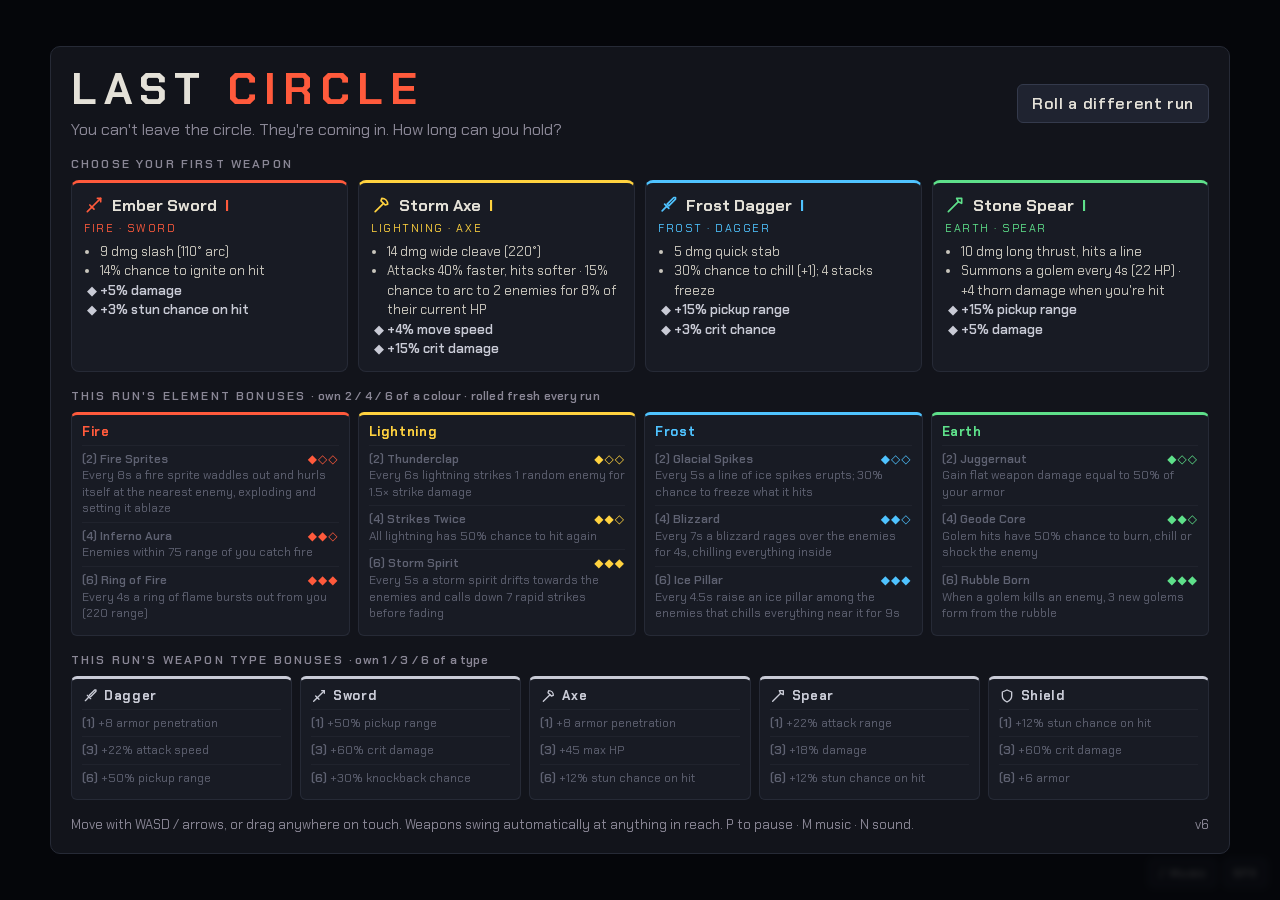
==== commit 476e0f6d: "Element identities overhaul, elemental summons, arena events, level-up rework (element first, reroll" ====
--- a/index.html
+++ b/index.html
@@ -4,1955 +4,25 @@
 <meta charset="utf-8">
 <meta name="viewport" content="width=device-width, initial-scale=1, user-scalable=no, viewport-fit=cover">
 <meta name="theme-color" content="#08090d">
-<meta name="apple-mobile-web-app-capable" content="yes">
-<meta name="mobile-web-app-capable" content="yes">
-<meta name="apple-mobile-web-app-status-bar-style" content="black-translucent">
-<meta name="apple-mobile-web-app-title" content="Last Circle">
-<link rel="manifest" href="manifest.webmanifest">
-<link rel="icon" href="icon-192.png">
-<link rel="apple-touch-icon" href="apple-touch-icon.png">
 <title>Last Circle</title>
-<style>
-@font-face{font-family:"Chakra Petch";font-style:normal;font-weight:400;font-display:swap;src:url(fonts/chakra-petch-latin-400-normal.woff2) format("woff2")}
-@font-face{font-family:"Chakra Petch";font-style:normal;font-weight:500;font-display:swap;src:url(fonts/chakra-petch-latin-500-normal.woff2) format("woff2")}
-@font-face{font-family:"Chakra Petch";font-style:normal;font-weight:600;font-display:swap;src:url(fonts/chakra-petch-latin-600-normal.woff2) format("woff2")}
-@font-face{font-family:"Chakra Petch";font-style:normal;font-weight:700;font-display:swap;src:url(fonts/chakra-petch-latin-700-normal.woff2) format("woff2")}
-</style>
-<style>
-  :root{
-    --bg:#08090d; --panel:#12141b; --panel2:#181b24; --line:#262a36; --text:#e4e1d8; --dim:#8a8796;
-    --red:#ff5a3c; --yellow:#ffd23f; --blue:#4fc3ff; --green:#5ee08a; --gold:#f2c14e; --hp:#e5484d; --xp:#9b8cff; --steel:#c9cbd6;
-  }
-  *{box-sizing:border-box;-webkit-tap-highlight-color:transparent}
-  html,body{margin:0;height:100%;overflow:hidden;overscroll-behavior:none;background:var(--bg);color:var(--text);font-family:"Chakra Petch",system-ui,sans-serif;user-select:none;-webkit-user-select:none}
-  canvas{position:fixed;inset:0;display:block;touch-action:none}
-  .hud{position:fixed;left:0;right:0;top:0;padding:calc(12px + env(safe-area-inset-top)) calc(16px + env(safe-area-inset-right)) 12px calc(16px + env(safe-area-inset-left));display:flex;justify-content:space-between;align-items:flex-start;pointer-events:none;gap:12px}
-  .hidden{display:none!important}
-  .bars{width:min(260px,40vw)}
-  .bar{height:12px;background:#1a1c24;border-radius:3px;overflow:hidden;position:relative;margin-bottom:6px;border:1px solid #2a2d3a}
-  .bar i{position:absolute;inset:0 auto 0 0;display:block}
-  .bar span{position:absolute;inset:0;font-size:10px;line-height:11px;text-align:center;font-weight:600;letter-spacing:.04em;text-shadow:0 1px 2px #000}
-  .wave{text-align:center;font-weight:700;letter-spacing:.14em;text-transform:uppercase;font-size:14px}
-  .wave small{display:block;color:var(--dim);font-weight:500;letter-spacing:.08em;font-size:12px;margin-top:2px}
-  .wave.endless span{color:var(--red);animation:throb 1.2s infinite}
-  @keyframes throb{50%{opacity:.55}}
-  .goldbox{font-size:22px;font-weight:700;color:var(--gold);text-align:right;min-width:90px;white-space:nowrap}
-  .goldbox::before{content:"";display:inline-block;width:12px;height:12px;border-radius:50%;background:var(--gold);margin-right:7px;box-shadow:0 0 8px var(--gold)}
-  .slots{position:fixed;bottom:calc(14px + env(safe-area-inset-bottom));left:50%;transform:translateX(-50%);display:flex;gap:6px;pointer-events:none}
-  .slot{width:44px;height:44px;border:1px solid var(--line);border-radius:6px;background:rgba(18,20,27,.85);display:flex;align-items:center;justify-content:center;position:relative}
-  .slot svg{width:24px;height:24px}
-  .slot b{position:absolute;bottom:1px;right:4px;font-size:10px;color:var(--dim)}
-  .audio{position:fixed;right:calc(12px + env(safe-area-inset-right));bottom:calc(12px + env(safe-area-inset-bottom));display:flex;gap:6px;z-index:5}
-  .audio button{font:inherit;font-size:12px;font-weight:600;letter-spacing:.06em;background:rgba(24,27,36,.9);color:var(--text);border:1px solid #343a4c;border-radius:6px;padding:6px 9px;cursor:pointer}
-  .audio button.off{color:#5c5f6c;text-decoration:line-through}
-
-  .screen{position:fixed;inset:0;display:none;overscroll-behavior:contain;-webkit-overflow-scrolling:touch;align-items:center;justify-content:center;background:rgba(6,7,10,.82);backdrop-filter:blur(3px);padding:14px;overflow:auto;z-index:10}
-  .screen.show{display:flex}
-  .panel{width:min(1180px,100%);max-height:100%;overflow:auto;background:var(--panel);border:1px solid var(--line);border-radius:10px;padding:20px}
-  h1{font-size:44px;margin:0;letter-spacing:.18em;text-transform:uppercase;line-height:1}
-  h1 em{font-style:normal;color:var(--red)}
-  h2{margin:0;font-size:22px;letter-spacing:.1em;text-transform:uppercase}
-  h3{margin:16px 0 8px;font-size:12px;letter-spacing:.18em;text-transform:uppercase;color:var(--dim);font-weight:600}
-  h3 span{text-transform:none;letter-spacing:.02em}
-  .sub{color:var(--dim);margin:8px 0 0}
-  .cards{display:grid;grid-template-columns:repeat(auto-fit,minmax(210px,1fr));gap:10px}
-  .card{background:var(--panel2);border:1px solid var(--line);border-top:3px solid var(--c,#555);border-radius:8px;padding:12px;cursor:pointer;transition:transform .08s,border-color .08s;display:flex;flex-direction:column;gap:5px;text-align:left;color:inherit;font:inherit}
-  .card:hover:not(.off){transform:translateY(-2px);border-color:var(--c,#888)}
-  .card.off{opacity:.45;cursor:default}
-  .card .t{font-weight:700;font-size:16px;display:flex;justify-content:space-between;align-items:center;gap:8px}
-  .card .t .ic{display:flex;align-items:center;gap:8px}
-  .card .t svg{width:20px;height:20px;flex-shrink:0}
-  .card .el{font-size:11px;letter-spacing:.14em;text-transform:uppercase;color:var(--c)}
-  .card ul{margin:2px 0 0;padding-left:16px;font-size:13px;color:#c9c6bd;line-height:1.5}
-  .card li.af{color:var(--steel);list-style:"◆ ";font-weight:600}
-  .card .price{margin-top:auto;padding-top:6px;font-weight:700;color:var(--gold)}
-  .card .key{font-size:11px;color:var(--dim);border:1px solid var(--line);border-radius:4px;padding:1px 6px}
-  .prim{font-size:20px;font-weight:700;margin:4px 0 2px}
-  .sec{font-size:14px;border-left:3px solid var(--c);padding:6px 9px;background:#11131a;border-radius:0 5px 5px 0;margin-top:6px}
-  .sec small{display:block;font-size:10px;letter-spacing:.16em;text-transform:uppercase;color:var(--c);margin-bottom:2px}
-  .sec em{display:block;font-style:normal;font-size:12px;color:var(--dim);margin-top:2px}
-  .rare{font-size:10px;letter-spacing:.14em;color:#111;background:var(--gold);padding:2px 6px;border-radius:3px;font-weight:700}
-  .btn{font:inherit;font-weight:600;background:#1f2330;color:var(--text);border:1px solid #343a4c;border-radius:6px;padding:8px 14px;cursor:pointer;letter-spacing:.04em}
-  .btn:hover:not(:disabled){border-color:#7a8199}
-  .btn:disabled{opacity:.4;cursor:default}
-  .btn.go{background:var(--red);border-color:var(--red);color:#120806;font-size:15px;padding:10px 20px;letter-spacing:.1em;text-transform:uppercase}
-  .btn.go:hover{filter:brightness(1.1)}
-  .btn.sm{padding:5px 9px;font-size:12px}
-  .gc{color:var(--gold)}
-  .head{display:flex;justify-content:space-between;align-items:center;gap:12px;flex-wrap:wrap}
-  .shopgrid{display:grid;grid-template-columns:1.2fr 1fr;gap:20px}
-  .offers{display:grid;grid-template-columns:1fr 1fr;gap:10px}
-  .owned{display:flex;flex-direction:column;gap:6px}
-  .wrow{display:flex;align-items:center;gap:9px;background:var(--panel2);border:1px solid var(--line);border-radius:6px;padding:6px 9px;font-size:14px}
-  .wrow svg{width:18px;height:18px;flex-shrink:0}
-  .wrow .n{flex:1;line-height:1.25}
-  .wrow .n small{display:block;font-size:11px;color:var(--steel);opacity:.8}
-  .wrow.empty{color:#4c4f5c;font-size:13px;padding:9px}
-  .sets{display:grid;gap:8px}
-  .sets.e4{grid-template-columns:repeat(4,1fr)}
-  .sets.t5{grid-template-columns:repeat(5,1fr)}
-  .rs{background:var(--panel2);border:1px solid var(--line);border-top:3px solid var(--c);border-radius:6px;padding:8px 10px;font-size:12px;line-height:1.38}
-  .rs .h{display:flex;justify-content:space-between;align-items:center;font-weight:700;color:var(--c);font-size:13px;margin-bottom:4px;letter-spacing:.05em}
-  .rs .h span:first-child{display:flex;align-items:center;gap:6px}
-  .rs .h svg{width:16px;height:16px}
-  .rs .e{padding:5px 0;border-top:1px solid #20232d;color:#5f6272}
-  .rs .e:first-of-type{border-top:0}
-  .rs .e b{font-weight:600}
-  .rs .e.on{color:#e4e1d8}
-  .rs .e.on b{color:var(--c)}
-  .rs.own{background:linear-gradient(180deg,color-mix(in srgb,var(--c) 16%,transparent),color-mix(in srgb,var(--c) 4%,transparent)),var(--panel2);border-color:color-mix(in srgb,var(--c) 55%,transparent);box-shadow:0 0 12px color-mix(in srgb,var(--c) 18%,transparent)}
-  .rs.own .e{border-top-color:color-mix(in srgb,var(--c) 18%,transparent)}
-  .note{background:#1b1712;border:1px solid #4a3c1c;border-left:3px solid var(--gold);border-radius:6px;padding:10px 12px;font-size:13px;line-height:1.5;margin-top:12px}
-  .note.endless{background:#1d1013;border-color:#5a2028;border-left-color:var(--red)}
-  .pips{float:right;letter-spacing:1px;color:var(--c)}
-  .stats{display:grid;grid-template-columns:repeat(3,1fr);gap:3px 12px;font-size:13px;color:#c9c6bd}
-  .stats span b{color:var(--text)}
-  .foot{display:flex;justify-content:space-between;align-items:center;margin-top:16px;gap:12px;flex-wrap:wrap}
-  .hint{color:var(--dim);font-size:13px}
-  .center{text-align:center}
-  .big{font-size:40px;letter-spacing:.14em;text-transform:uppercase;margin:0 0 6px}
-  .chips{display:flex;flex-wrap:wrap;gap:5px;margin-top:8px}
-  .chip{font-size:11px;padding:3px 7px;border-radius:4px;background:#1f2330;border:1px solid var(--line);border-left:3px solid var(--c)}
-  @media (max-width:980px){
-    .shopgrid{grid-template-columns:1fr}
-    .sets.e4{grid-template-columns:1fr 1fr}
-    .sets.t5{grid-template-columns:1fr 1fr 1fr}
-    h1{font-size:32px}
-    .panel{padding:14px}
-    .stats{grid-template-columns:1fr 1fr}
-  }
-  @media (max-width:560px){ .offers,.sets.e4,.sets.t5{grid-template-columns:1fr} }
-  @media (max-width:640px){ .audio{bottom:auto;top:calc(48px + env(safe-area-inset-top))} .audio button{padding:4px 7px;font-size:11px} }
-</style>
+<style>html,body{margin:0;height:100%;background:#08090d}</style>
 </head>
 <body>
-<canvas id="cv"></canvas>
-
-<div class="hud hidden" id="hud">
-  <div class="bars">
-    <div class="bar"><i id="hpB" style="background:var(--hp)"></i><span id="hpT"></span></div>
-    <div class="bar" style="height:9px"><i id="xpB" style="background:var(--xp)"></i><span id="xpT" style="font-size:9px;line-height:8px"></span></div>
-  </div>
-  <div class="wave" id="waveBox"><span id="waveT"></span><small id="leftT"></small></div>
-  <div class="goldbox" id="goldT">0</div>
-</div>
-<div class="slots hidden" id="slots"></div>
-<div class="audio"><button id="musBtn" title="Toggle music (M)">♪ Music</button><button id="sfxBtn" title="Toggle sound effects (N)">SFX</button></div>
-<div class="screen" id="screen"></div>
-
 <script>
-(() => {
-"use strict";
-// =====================================================================
-//  AUDIO — everything is synthesised with WebAudio, no files
-// =====================================================================
-const mtof = m => 440 * Math.pow(2, (m - 69) / 12);
-const AU = {
-  ctx: null, on: { music: true, sfx: true }, last: {}, mode: null, step: 0, nextT: 0, voices: 0, wave: 1,
-  load() { try { const s = JSON.parse(localStorage.getItem('lcAudio') || 'null'); if (s) this.on = s; } catch (e) {} },
-  save() { try { localStorage.setItem('lcAudio', JSON.stringify(this.on)); } catch (e) {} },
-  init() {
-    if (this.ctx) { if (this.ctx.state === 'suspended') this.ctx.resume(); return; }
-    const C = window.AudioContext || window.webkitAudioContext; if (!C) return;
-    const c = this.ctx = new C();
-    this.comp = c.createDynamicsCompressor(); this.comp.threshold.value = -14; this.comp.ratio.value = 6; this.comp.connect(c.destination);
-    this.master = c.createGain(); this.master.gain.value = .85; this.master.connect(this.comp);
-    this.sfx = c.createGain(); this.sfx.gain.value = this.on.sfx ? .6 : 0; this.sfx.connect(this.master);
-    this.mus = c.createGain(); this.mus.gain.value = this.on.music ? .32 : 0; this.mus.connect(this.master);
-    const b = c.createBuffer(1, c.sampleRate, c.sampleRate), d = b.getChannelData(0);
-    for (let i = 0; i < d.length; i++) d[i] = Math.random() * 2 - 1;
-    this.noiseBuf = b;
-    this.delay = c.createDelay(1); this.delay.delayTime.value = .33;
-    const fb = c.createGain(); fb.gain.value = .35; this.delay.connect(fb); fb.connect(this.delay);
-    const wet = c.createGain(); wet.gain.value = .4; this.delay.connect(wet); wet.connect(this.mus);
-    this.nextT = c.currentTime + .1;
-    setInterval(() => this.schedule(), 25);
-  },
-  setOn(k, v) {
-    this.on[k] = v; this.save();
-    if (this.ctx) (k === 'music' ? this.mus : this.sfx).gain.setTargetAtTime(v ? (k === 'music' ? .32 : .6) : 0, this.ctx.currentTime, .05);
-  },
-  // --- primitives
-  tone(f, dur, o = {}) {
-    const c = this.ctx, t = o.at || c.currentTime;
-    const osc = c.createOscillator(), g = c.createGain();
-    osc.type = o.type || 'sine'; osc.frequency.setValueAtTime(f, t);
-    if (o.to) osc.frequency.exponentialRampToValueAtTime(Math.max(20, o.to), t + dur);
-    if (o.detune) osc.detune.value = o.detune;
-    const v = o.vol || .2, a = o.a || .004;
-    g.gain.setValueAtTime(0, t); g.gain.linearRampToValueAtTime(v, t + a); g.gain.exponentialRampToValueAtTime(.0008, t + dur);
-    let node = osc;
-    if (o.lp) { const f2 = c.createBiquadFilter(); f2.type = 'lowpass'; f2.frequency.value = o.lp; f2.Q.value = o.q || 1; node.connect(f2); node = f2; }
-    node.connect(g); g.connect(o.dest || this.sfx);
-    if (o.send) g.connect(this.delay);
-    osc.start(t); osc.stop(t + dur + .02);
-  },
-  noise(dur, o = {}) {
-    const c = this.ctx, t = o.at || c.currentTime;
-    const src = c.createBufferSource(); src.buffer = this.noiseBuf; src.loop = true;
-    const f = c.createBiquadFilter(); f.type = o.ft || 'lowpass'; f.frequency.setValueAtTime(o.f || 1000, t); f.Q.value = o.q || 1;
-    if (o.to) f.frequency.exponentialRampToValueAtTime(o.to, t + dur);
-    const g = c.createGain(), v = o.vol || .2;
-    g.gain.setValueAtTime(0, t); g.gain.linearRampToValueAtTime(v, t + (o.a || .003)); g.gain.exponentialRampToValueAtTime(.0008, t + dur);
-    src.connect(f); f.connect(g); g.connect(o.dest || this.sfx);
-    src.start(t, Math.random() * .5); src.stop(t + dur + .02);
-  },
-  // --- sound effects (throttled so hundreds of hits don't turn into mush)
-  play(name, p = 1) {
-    if (!this.ctx || !this.on.sfx) return;
-    const now = this.ctx.currentTime, gap = { swing: .07, hit_red: .05, hit_blue: .05, hit_yellow: .05, hit_green: .05, boom: .06, zap: .05, freeze: .08, coin: .06, xp: .045, thorn: .07, rumble: .08, pop: .04, summon: .12, burn: .25 }[name] || 0;
-    if (gap && now - (this.last[name] || 0) < gap) return;
-    this.last[name] = now;
-    const T = this.tone.bind(this), N = this.noise.bind(this);
-    switch (name) {
-      case 'swing': N(.08, { ft: 'bandpass', f: 1400, to: 500, q: 1.5, vol: .05 }); break;
-      case 'hit_red': N(.08, { f: 900, vol: .1 }); T(150, .07, { vol: .08, to: 80 }); break;
-      case 'hit_blue': T(1800 + Math.random() * 400, .06, { type: 'triangle', vol: .05 }); T(2700, .04, { vol: .03 }); break;
-      case 'hit_yellow': T(1000, .05, { type: 'square', to: 300, vol: .03 }); break;
-      case 'hit_green': T(330, .08, { type: 'triangle', vol: .06, to: 260 }); break;
-      case 'boom': N(.35 * p, { f: 700, to: 90, vol: .22 * p }); T(110, .3 * p, { vol: .28 * p, to: 35 }); break;
-      case 'zap': T(1300 + Math.random() * 500, .12, { type: 'sawtooth', to: 180, vol: .05, lp: 4000 }); N(.06, { ft: 'highpass', f: 3000, vol: .08 }); break;
-      case 'freeze': [0, .03, .06].forEach((d, i) => T(1500 + i * 520, .14, { type: 'triangle', vol: .04, at: this.ctx.currentTime + d })); break;
-      case 'rumble': N(.5 * p, { f: 260, to: 70, vol: .2 * Math.min(1.5, p) }); T(62, .45 * p, { vol: .22 * Math.min(1.5, p), to: 38 }); break;
-      case 'thorn': T(1500, .05, { type: 'square', vol: .025, to: 700 }); N(.05, { ft: 'highpass', f: 4000, vol: .05 }); break;
-      case 'xp': T(900 + Math.random() * 300, .05, { type: 'triangle', vol: .025 }); break;
-      case 'coin': T(1320, .05, { vol: .035 }); T(1760, .06, { vol: .03, at: now + .045 }); break;
-      case 'pop': T(420, .06, { vol: .04, to: 110 }); break;
-      case 'burn': N(.25, { f: 2500, ft: 'bandpass', vol: .04 }); break;
-      case 'summon': T(480, .09, { vol: .05, to: 900, type: 'triangle' }); break;
-      case 'hurt': T(170, .16, { type: 'square', to: 60, vol: .12, lp: 900 }); N(.1, { f: 600, vol: .12 }); break;
-      case 'level': [69, 72, 76, 81].forEach((m, i) => T(mtof(m), .18, { type: 'triangle', vol: .08, at: now + i * .07, send: true })); break;
-      case 'buy': T(880, .06, { vol: .06 }); T(1320, .1, { vol: .05, at: now + .06 }); break;
-      case 'click': T(700, .03, { vol: .04 }); break;
-      case 'whoosh': N(.3, { ft: 'bandpass', f: 300, to: 1600, q: 2, vol: .1 }); break;
-      case 'flame': N(.9, { f: 1600, to: 600, vol: .09, a: .05 }); break;
-      case 'gust': N(.45, { ft: 'bandpass', f: 700, to: 2600, q: 1.2, vol: .1, a: .05 }); break;
-      case 'snap': N(.5, { ft: 'highpass', f: 2000, vol: .1 }); [88, 91, 95].forEach((m, i) => T(mtof(m), .4, { type: 'triangle', vol: .04, at: now + i * .02 })); break;
-      case 'revive': T(200, .7, { type: 'sawtooth', to: 900, vol: .1, lp: 2500 }); N(.6, { f: 600, to: 3000, vol: .08 }); break;
-      case 'wave': T(110, .7, { type: 'sawtooth', vol: .07, lp: 700, a: .05 }); T(165, .7, { type: 'sawtooth', vol: .05, lp: 700, a: .05 }); break;
-      case 'boss': [55, 58].forEach(m => T(mtof(m - 12), 1.6, { type: 'sawtooth', vol: .12, lp: 500, a: .1 })); N(1.4, { f: 200, to: 1200, vol: .1, a: .3 }); break;
-      case 'endless': T(mtof(33), 2.2, { type: 'sawtooth', vol: .1, lp: 300, a: .3 }); T(mtof(34), 2.2, { type: 'sawtooth', vol: .1, lp: 300, a: .3 }); N(2, { ft: 'bandpass', f: 4000, to: 300, vol: .06, a: .8 }); break;
-      case 'death': T(220, 1.4, { type: 'sawtooth', to: 40, vol: .12, lp: 1200 }); N(1, { f: 400, to: 60, vol: .1 }); break;
-    }
-  },
-  // --- music
-  setMode(m) {
-    if (m === this.mode) return;
-    this.mode = m; this.step = 0;
-    if (this.ctx) this.nextT = Math.max(this.nextT, this.ctx.currentTime + .05);
-  },
-  bpm() { return { calm: 76, fight: 112, boss: 142, endless: Math.min(150, 98 + (this.wave - 21) * 4) }[this.mode] || 100; },
-  schedule() {
-    if (!this.ctx || !this.mode) return;
-    while (this.nextT < this.ctx.currentTime + .15) {
-      if (this.on.music) this.playStep(this.step, this.nextT);
-      this.nextT += 60 / this.bpm() / 4; this.step++;
-    }
-  },
-  kick(t, v = .5) { this.tone(150, .22, { to: 40, vol: v, at: t, dest: this.mus }); },
-  snare(t, v = .18) { this.noise(.14, { ft: 'bandpass', f: 1800, q: .8, vol: v, at: t, dest: this.mus }); this.tone(220, .08, { vol: v * .5, at: t, dest: this.mus, to: 140 }); },
-  hat(t, v = .05) { this.noise(.04, { ft: 'highpass', f: 7000, vol: v, at: t, dest: this.mus }); },
-  playStep(s, t) {
-    const M = this.mus, b = s % 16, bar = Math.floor(s / 16), T = this.tone.bind(this);
-    if (this.mode === 'calm') {
-      const prog = [[57, 60, 64], [53, 57, 60], [48, 52, 55], [55, 59, 62]][bar % 4];
-      if (b === 0) prog.forEach(m => T(mtof(m - 12), 3.4, { type: 'triangle', vol: .05, a: .8, at: t, dest: M, lp: 1200 }));
-      if (b % 2 === 0 && Math.random() < .55) T(mtof(pick(prog) + 12), .5, { vol: .035, at: t, dest: M, send: true });
-    } else if (this.mode === 'fight') {
-      const root = [45, 41, 43, 40][bar % 4], chord = [[57, 60, 64], [53, 57, 60], [55, 59, 62], [52, 55, 59]][bar % 4];
-      if (b === 0 || b === 8 || (b === 10 && bar % 2)) this.kick(t, .45);
-      if (b === 4 || b === 12) this.snare(t);
-      if (b % 2 === 1) this.hat(t);
-      if ([0, 3, 6, 8, 11, 14].includes(b)) T(mtof(root - 12), .2, { type: 'sawtooth', vol: .1, at: t, dest: M, lp: 500, q: 4 });
-      if (b % 2 === 0) T(mtof(chord[(b / 2) % 3] + 12), .14, { type: 'square', vol: .02, at: t, dest: M, lp: 2200, send: true });
-      if (b === 0) chord.forEach(m => T(mtof(m), 2, { type: 'triangle', vol: .025, a: .4, at: t, dest: M }));
-    } else if (this.mode === 'boss') {
-      const root = [45, 46, 45, 40][bar % 4];
-      if (b % 4 === 0) this.kick(t, .55);
-      if (b === 4 || b === 12) this.snare(t, .22);
-      this.hat(t, b % 2 ? .05 : .03);
-      T(mtof(root - 12 + (b % 2 ? 12 : 0)), .12, { type: 'square', vol: .07, at: t, dest: M, lp: 900, q: 6 });
-      if (b === 0 || b === 6 || b === 10) [0, 3, 7].forEach(i => T(mtof(root + 12 + i), .16, { type: 'sawtooth', vol: .035, at: t, dest: M, lp: 2500 }));
-      if (b === 0 && bar % 4 === 3) this.noise(1.6, { ft: 'bandpass', f: 400, to: 5000, vol: .07, a: 1.4, at: t, dest: M });
-    } else if (this.mode === 'endless') {
-      const n = this.wave - 20;
-      // heartbeat
-      if (b === 0) this.kick(t, .6);
-      if (b === 2) this.kick(t, .4);
-      if (n >= 3 && (b === 8)) this.kick(t, .5);
-      if (n >= 3 && (b === 10)) this.kick(t, .3);
-      // clock tick
-      if (b % 4 === 0) T(3200, .02, { type: 'square', vol: .02, at: t, dest: M });
-      if (n >= 2 && b % 2 === 1) this.hat(t, .03);
-      if (n >= 5) this.hat(t, .02);
-      // dissonant drone every bar
-      if (b === 0) { T(mtof(33), 2.6, { type: 'sawtooth', vol: .06, a: .6, at: t, dest: M, lp: 260 }); T(mtof(34), 2.6, { type: 'sawtooth', vol: .05, a: .6, at: t, dest: M, lp: 260 }); }
-      // tritone pulse
-      if (b % 8 === 0) T(mtof(b === 0 ? 45 : 51) - 0, .4, { type: 'square', vol: .05, at: t, dest: M, lp: 700, q: 8 });
-      // glassy diminished notes, echoed
-      if (b % 2 === 0 && Math.random() < .2 + Math.min(.3, n * .03)) T(mtof(pick([81, 84, 87, 90, 93])), .7, { vol: .03, at: t, dest: M, send: true });
-      if (b === 0 && bar % 4 === 3) this.noise(2.2, { ft: 'bandpass', f: 200, to: 6000, vol: .06, a: 2, at: t, dest: M });
-    }
-  },
-};
-AU.load();
-
-// =====================================================================
-//  CONSTANTS & DATA
-// =====================================================================
-const TAU = Math.PI * 2;
-const R = 300, SPAWN_R = R + 85, PR = 13;
-const ORDER = ['red', 'yellow', 'blue', 'green'];
-const COL = { red: '#ff5a3c', yellow: '#ffd23f', blue: '#4fc3ff', green: '#5ee08a', steel: '#c9cbd6' };
-const ELEM = { red: 'Fire', yellow: 'Lightning', blue: 'Frost', green: 'Earth' };
-const ADJ = { red: 'Ember', yellow: 'Storm', blue: 'Frost', green: 'Stone' };
-const ROMAN = ['I', 'II', 'III', 'IV'];
-const TM = [1, 1.65, 2.6, 4.8];
-const ETHRESH = [2, 4, 6];
-const TTHRESH = [1, 3, 6];
-
-const TYPES = {
-  dagger: { n: 'Dagger', cd: .42, range: 54,  dmg: 5,  kind: 'stab', how: 'quick stab' },
-  sword:  { n: 'Sword',  cd: .8,  range: 70,  dmg: 9,  kind: 'arc', arc: 110, how: 'slash (110° arc)' },
-  axe:    { n: 'Axe',    cd: 1.2, range: 74,  dmg: 14, kind: 'arc', arc: 220, how: 'wide cleave (220°)' },
-  spear:  { n: 'Spear',  cd: 1.0, range: 118, dmg: 10, kind: 'line', how: 'long thrust, hits a line' },
-  shield: { n: 'Shield', cd: 1.0, range: 52,  dmg: 6,  kind: 'arc', arc: 150, knock: true, how: 'bash, always knocks back' },
-};
-const TYPE_KEYS = Object.keys(TYPES);
-const ICON = {
-  dagger: '<path d="M19 3l-8 8 2 2 8-8V3z"/><path d="M8 11l5 5"/><path d="M10 14l-5 5"/>',
-  sword:  '<path d="M20 4L9 15"/><path d="M20 4h-4M20 4v4"/><path d="M7 12l5 5"/><path d="M9 15l-5 5"/>',
-  axe:    '<path d="M5 20L15 10"/><path d="M13 4c4 0 7 3 7 7l-3 1-5-5z"/>',
-  spear:  '<path d="M4 20L16 8"/><path d="M14 4h6v6l-4-2z"/>',
-  shield: '<path d="M12 3l7 3v6c0 4-3 7-7 9-4-2-7-5-7-9V6z"/>',
-};
-const svg = (t, c) => `<svg viewBox="0 0 24 24" fill="none" stroke="${c}" stroke-width="2" stroke-linecap="round" stroke-linejoin="round">${ICON[t]}</svg>`;
-
-// ---- shared stat pool: weapon-type sets (fixed) and per-weapon affixes (scale with tier)
-const STAT = {
-  range:   { set: 22,  afx: 6,   u: '%', t: 'attack range' },
-  atkSpd:  { set: 22,  afx: 6,   u: '%', t: 'attack speed' },
-  critDmg: { set: 60,  afx: 15,  u: '%', t: 'crit damage' },
-  crit:    { set: 12,   afx: 3,   u: '%', t: 'crit chance' },
-  knock:   { set: 30,  afx: 8,   u: '%', t: 'knockback chance' },
-  maxHp:   { set: 45,  afx: 10,  u: '',  t: 'max HP' },
-  flat:    { set: 6,   afx: 2,   u: '',  t: 'flat damage' },
-  pen:     { set: 8,   afx: 2,   u: '',  t: 'armor penetration' },
-  armor:   { set: 6,   afx: 1,   u: '',  t: 'armor' },
-  regen:   { set: 2.2, afx: .4,  u: '',  t: 'HP regen / sec' },
-  dmgPct:  { set: 18,  afx: 5,   u: '%', t: 'damage' },
-  speed:   { set: 14,  afx: 4,   u: '%', t: 'move speed' },
-  stun:    { set: 12,   afx: 3,   u: '%', t: 'stun chance on hit' },
-  leech:   { set: 4,   afx: 1,   u: '%', t: 'life steal' },
-  pickup:  { set: 50,  afx: 15,  u: '%', t: 'pickup range' },
-  thorns:  { set: 40,  afx: 12,  u: '%', t: 'thorns' },
-};
-const STAT_KEYS = Object.keys(STAT);
-const AFX_SCALE = [1, 1.5, 2.2, 3.6];
-const statText = (k, v) => `+${fmt(v)}${STAT[k].u} ${STAT[k].t}`;
-const afxVal = (k, tier) => { const v = STAT[k].afx * AFX_SCALE[tier]; return STAT[k].afx < 1 ? Math.round(v * 10) / 10 : Math.round(v); };
-
-const SUMHP = [22, 36, 56, 104];
-const SUM_CD = 4;
-
-// ---- element passives (level-up secondaries): small, capped, leave the pool at cap
-const EPASS = {
-  red: [
-    { k: 'ign',     v: 8,   base: 14,  cap: 100, u: '%', t: 'ignite chance on Fire hits' },
-    { k: 'spread',  v: 8,   base: 5,   cap: 100, u: '%', t: 'chance burning enemies spread fire on touch' },
-    { k: 'vsBurn',  v: 10,  base: 0,   cap: 100, u: '%', t: 'damage to burning enemies' },
-    { k: 'burn',    v: 20,  base: 100, cap: 400, u: '%', t: 'burn damage' },
-    { k: 'burnDur', v: .5,  base: 3,   cap: 7,   u: 's', t: 'burn duration' },
-    { k: 'boomR',   v: 10,  base: 100, cap: 200, u: '%', t: 'explosion size', req: ['blast', 'fireball', 'bombs', 'meteor', 'pyre'] },
-  ],
-  blue: [
-    { k: 'chillCh',   v: 8,   base: 30,  cap: 100, u: '%', t: 'chance to chill on Frost hits' },
-    { k: 'slow',      v: 5,   base: 35,  cap: 80,  u: '%', t: 'chill slow' },
-    { k: 'freezeDur', v: .15, base: 1.1, cap: 3,   u: 's', t: 'freeze duration' },
-    { k: 'vsChill',   v: 10,  base: 0,   cap: 100, u: '%', t: 'damage to chilled & frozen enemies' },
-    { k: 'shatterPct',v: 3,   base: () => setBase('blue', 'shatter'), cap: 30, u: '%', t: 'shatter damage (of max HP)', req: ['shatter'] },
-    { k: 'shatterR',  v: 10,  base: 60,  cap: 120, u: '',  t: 'shatter radius', req: ['shatter'] },
-  ],
-  yellow: [
-    { k: 'arcCh', v: 8,  base: 12,  cap: 100, u: '%', t: 'chance to arc on Lightning hits' },
-    { k: 'jumps', v: 1,  base: 2,   cap: 7,   u: '',  t: 'arc jumps' },
-    { k: 'ldmg',  v: 12, base: 100, cap: 250, u: '%', t: 'lightning damage' },
-    { k: 'lcrit', v: 4,  base: 0,   cap: 40,  u: '%', t: 'crit chance on Lightning weapons' },
-    { k: 'lstun', v: 4,  base: 0,   cap: 40,  u: '%', t: 'chance for lightning to stun' },
-  ],
-  green: [
-    { k: 'shp',   v: 15, base: 100, cap: 400, u: '%', t: 'golem HP' },
-    { k: 'sspd',  v: 10, base: 100, cap: 200, u: '%', t: 'golem speed' },
-    { k: 'srate', v: 10, base: 100, cap: 250, u: '%', t: 'summon rate' },
-    { k: 'slife', v: 15, base: 100, cap: 300, u: '%', t: 'golem lifetime' },
-    { k: 'scap',  v: 5,  base: 30,  cap: 70,  u: '',  t: 'max golems at once' },
-    { k: 'bond',  v: 10, base: 60,  cap: 150, u: '%', t: 'of your damage & crit inherited by golems' },
-  ],
-};
-const EDEF = {}; for (const c of ORDER) { EDEF[c] = {}; for (const d of EPASS[c]) EDEF[c][d.k] = d; }
-
-// ---- element set abilities: 3 rolled per element per run; slot (2/4/6) = strength stage
-const pl = (n, one, many) => `${n} ${n === 1 ? one : many}`;
-const SET_POOL = {
-  red: [
-    { id: 'blast',    name: 'Blast Strikes', v: [10, 18, 30], r: [50, 60, 75], d: (e, s) => `Fire weapon hits have ${e.v[s]}% chance to explode` },
-    { id: 'fireball', name: 'Fireball',      v: [3, 2.2, 1.5], r: [55, 70, 90], m: [1.5, 2, 3], d: (e, s) => `Every ${e.v[s]}s hurl a fireball that explodes on the first enemy it hits` },
-    { id: 'bombs',    name: 'Bomb Line',     v: [5, 4, 3], n: [4, 6, 9], m: [1, 1.3, 1.8], d: (e, s) => `Every ${e.v[s]}s a line of ${e.n[s]} bombs blows up everything in one direction` },
-    { id: 'flame',    name: 'Flamethrower',  v: [4.5, 3.5, 2.5], rg: [120, 150, 185], m: [.2, .3, .45], d: (e, s) => `Every ${e.v[s]}s breathe a cone of fire (${e.rg[s]} range) that ignites all it touches` },
-    { id: 'pyre',     name: 'Pyre',          v: [20, 35, 60], d: (e, s) => `Burning enemies explode on death for ${e.v[s]}% of their max HP` },
-    { id: 'kindle',   name: 'Kindling',      v: [20, 40, 75], d: (e, s) => `Burning enemies take +${e.v[s]}% damage` },
-    { id: 'meteor',   name: 'Meteor Shower', v: [8, 6, 4], n: [3, 5, 8], m: [1.5, 2, 2.6], d: (e, s) => `Every ${e.v[s]}s ${e.n[s]} meteors crash down on enemies` },
-    { id: 'trail',    name: 'Firewalker',    v: [1.5, 2.5, 3.5], m: [.25, .4, .6], d: (e, s) => `You leave a trail of fire that burns for ${e.v[s]}s` },
-    { id: 'ring',     name: 'Ring of Fire',  v: [6, 5, 4], rg: [120, 160, 220], m: [.8, 1.1, 1.5], d: (e, s) => `Every ${e.v[s]}s a ring of flame bursts out from you (${e.rg[s]} range)` },
-    { id: 'inferno',  name: 'Inferno Aura',  v: [55, 75, 100], d: (e, s) => `Enemies within ${e.v[s]} range of you catch fire` },
-    { id: 'phoenix',  name: 'Phoenix',       v: [30, 50, 80], d: (e, s) => `Once per wave, when you would die, explode and revive with ${e.v[s]}% HP` },
-  ],
-  blue: [
-    { id: 'shatter',  name: 'Shatter',       v: [8, 12, 18], d: (e, s) => `Frozen enemies shatter on death for ${e.v[s]}% of their max HP (level-ups take it to 30%)` },
-    { id: 'gust',     name: 'Frost Gust',    v: [5, 4, 3], n: [2, 3, 4], rg: [160, 200, 240], d: (e, s) => `Every ${e.v[s]}s a gust of wind blasts ${e.n[s]} chill stacks across a wide cone` },
-    { id: 'pillar',   name: 'Ice Pillar',    v: [7, 6, 4.5], life: [5, 7, 9], d: (e, s) => `Every ${e.v[s]}s raise an ice pillar among the enemies that chills everything near it for ${e.life[s]}s` },
-    { id: 'flash',    name: 'Flash Freeze',  v: [8, 15, 25], d: (e, s) => `Frost weapon hits have ${e.v[s]}% chance to freeze instantly` },
-    { id: 'brittle',  name: 'Brittle',       v: [30, 60, 100], d: (e, s) => `Frozen enemies take +${e.v[s]}% damage` },
-    { id: 'nova',     name: 'Frost Nova',    v: [90, 120, 160], n: [2, 3, 4], d: (e, s) => `When you're hit, release a nova that deals damage and ${e.n[s]} chill in a ${e.v[s]} radius` },
-    { id: 'blizzard', name: 'Blizzard',      v: [9, 7, 5], r: [70, 90, 120], m: [.15, .25, .4], d: (e, s) => `Every ${e.v[s]}s a blizzard rages over the enemies for 4s, chilling and damaging` },
-    { id: 'shards',   name: 'Ice Shards',    v: [15, 25, 40], n: [3, 4, 6], d: (e, s) => `Frost weapon hits have ${e.v[s]}% chance to spray ${e.n[s]} piercing ice shards` },
-    { id: 'farmor',   name: 'Frost Armor',   v: [3, 6, 10], d: (e, s) => `+${e.v[s]} armor; enemies that hit you get 2 chill` },
-    { id: 'glacier',  name: 'Glacial Spikes',v: [5, 4, 3], f: [30, 50, 80], d: (e, s) => `Every ${e.v[s]}s a line of ice spikes erupts; ${e.f[s]}% chance to freeze what it hits` },
-    { id: 'coldsnap', name: 'Cold Snap',     v: [10, 8, 6], r: [100, 140, 200], d: (e, s) => `Every ${e.v[s]}s instantly freeze every enemy within ${e.r[s]} of you` },
-    { id: 'frostbite',name: 'Frostbite',     v: [10, 18, 30], d: (e, s) => `Chilled enemies take damage over time for every chill stack (${e.v[s]}% power)` },
-  ],
-  yellow: [
-    { id: 'clap',     name: 'Thunderclap',   v: [6, 4, 2.5], n: [1, 2, 4], d: (e, s) => `Every ${e.v[s]}s lightning strikes ${pl(e.n[s], 'random enemy', 'random enemies')}` },
-    { id: 'call',     name: 'Storm Call',    v: [10, 18, 30], d: (e, s) => `Lightning weapon hits have ${e.v[s]}% chance to call a strike on a random enemy` },
-    { id: 'twice',    name: 'Strikes Twice', v: [25, 50, 90], d: (e, s) => `All lightning has ${e.v[s]}% chance to hit again` },
-    { id: 'chain',    name: 'Bounce',        v: [1, 2, 4], d: (e, s) => `Strikes and arcs bounce to +${pl(e.v[s], 'more enemy', 'more enemies')}` },
-    { id: 'overload', name: 'Overload',      v: [40, 60, 100], r: [40, 55, 75], d: (e, s) => `Lightning hits explode for ${e.v[s]}% of their damage around the target` },
-    { id: 'static',   name: 'Static Shield', v: [.8, 1.4, 2.2], d: (e, s) => `When hit, become invulnerable for ${e.v[s]}s (every 5s)` },
-    { id: 'ball',     name: 'Ball Lightning',v: [6, 5, 3.5], m: [.4, .55, .75], d: (e, s) => `Every ${e.v[s]}s release a crackling orb that drifts into enemies, zapping everything near it` },
-    { id: 'rod',      name: 'Lightning Rod', v: [8, 6, 4], i: [1, .75, .5], d: (e, s) => `Every ${e.v[s]}s plant a rod that strikes nearby enemies every ${e.i[s]}s` },
-    { id: 'surge',    name: 'Surge',         v: [3, 5, 8], d: (e, s) => `Lightning kills give +${e.v[s]}% move & attack speed for 3s (stacks to 10)` },
-    { id: 'conductor',name: 'Conductor',     v: [30, 60, 100], d: (e, s) => `Lightning deals +${e.v[s]}% damage to stunned, chilled or frozen enemies` },
-    { id: 'storm',    name: 'Storm Cloud',   v: [1.2, .8, .5], m: [.6, .8, 1], d: (e, s) => `A storm cloud follows you, striking a nearby enemy every ${e.v[s]}s` },
-    { id: 'current',  name: 'Live Current',  v: [15, 30, 50], d: (e, s) => `Lightning weapons attack ${e.v[s]}% faster` },
-  ],
-  green: [
-    { id: 'swarm',    name: 'Swarm',          v: [30, 60, 100], hp: [10, 15, 20], spd: [20, 35, 60], d: (e, s) => `Golems form ${e.v[s]}% more often and move ${e.spd[s]}% faster, with ${e.hp[s]}% less HP` },
-    { id: 'bark',     name: 'Granite Hide',   v: [30, 60, 120], php: [15, 30, 60], d: (e, s) => `Golems get +${e.v[s]}% HP; you get +${e.php[s]} max HP` },
-    { id: 'over',     name: 'Rubble Born',    v: [1, 2, 3], d: (e, s) => `When a golem kills an enemy, ${pl(e.v[s], 'new golem forms', 'new golems form')} from the rubble` },
-    { id: 'brood',    name: 'Quarry',         v: [1, 2, 3], d: (e, s) => `Every summon brings +${pl(e.v[s], 'extra golem', 'extra golems')}` },
-    { id: 'thorn',    name: 'Rock Burst',     v: [50, 100, 200], d: (e, s) => `Golems burst when they crumble, dealing ${e.v[s]}% of their max HP around them` },
-    { id: 'ancient',  name: 'Ancients',       v: [9, 7, 5], m: [4, 6, 9], d: (e, s) => `Every ${e.v[s]}s raise an Ancient: a big golem with ${e.m[s]}× HP` },
-    { id: 'leech',    name: 'Lifestone',      v: [3, 6, 10], d: (e, s) => `Damage dealt by golems heals you for ${e.v[s]}%` },
-    { id: 'vines',    name: 'Grasping Earth', v: [.6, 1, 1.6], d: (e, s) => `Golems root enemies they hit in place for ${e.v[s]}s` },
-    { id: 'seeds',    name: 'Stone Seeds',    v: [10, 20, 35], d: (e, s) => `Any enemy has ${e.v[s]}% chance to carry a stone seed that becomes a golem on death` },
-    { id: 'bloom',    name: 'Mending Earth',  v: [10, 7, 5], h: [8, 12, 20], d: (e, s) => `Every ${e.v[s]}s the ground heals you for ${e.h[s]}% of your max HP` },
-    { id: 'treant',   name: 'Colossus',       v: [15, 10, 6], m: [8, 12, 18], d: (e, s) => `A Colossus with ${e.m[s]}× golem HP guards you and reforms ${e.v[s]}s after falling` },
-    { id: 'frenzy',   name: 'Warband',        v: [1, 2, 3], d: (e, s) => `+${e.v[s]}% weapon damage for every living golem` },
-    { id: 'pollen',   name: 'Geode Core',     v: [25, 50, 100], d: (e, s) => `Golem hits have ${e.v[s]}% chance to burn, chill or shock the enemy` },
-    { id: 'boulder',  name: 'Boulder Roll',   v: [5, 4, 3], m: [1.2, 1.6, 2.2], d: (e, s) => `Every ${e.v[s]}s roll a boulder that crushes everything in a line` },
-    { id: 'barrage',  name: 'Rock Barrage',   v: [5, 4, 3], n: [8, 12, 16], m: [.5, .65, .85], d: (e, s) => `Every ${e.v[s]}s fire ${e.n[s]} stones outward in every direction` },
-    { id: 'quake',    name: 'Earthquake',     v: [8, 6, 4.5], r: [110, 140, 180], st: [.6, .9, 1.2], m: [.8, 1, 1.3], d: (e, s) => `Every ${e.v[s]}s slam the ground, damaging and stunning enemies within ${e.r[s]} for ${e.st[s]}s` },
-    { id: 'fissure',  name: 'Fissure',        v: [6, 5, 4], n: [6, 8, 10], d: (e, s) => `Every ${e.v[s]}s the ground cracks open towards the enemy, rooting everything along it` },
-    { id: 'stoneskin',name: 'Stone Skin',     v: [4, 8, 14], th: [25, 50, 90], d: (e, s) => `+${e.v[s]} armor and +${e.th[s]}% thorns` },
-    { id: 'rockfall', name: 'Rockfall',       v: [4, 3, 2], n: [2, 3, 5], m: [.8, 1, 1.3], d: (e, s) => `Every ${e.v[s]}s ${e.n[s]} rocks fall on enemies, stunning them` },
-  ],
-};
-
-const PRIM = [
-  { k: 'dmgPct',  v: 10,  t: v => `+${v}% damage` },
-  { k: 'flat',    v: 2,   t: v => `+${v} flat damage` },
-  { k: 'crit',    v: 4,   t: v => `+${v}% crit chance` },
-  { k: 'critDmg', v: 20,  t: v => `+${v}% crit damage` },
-  { k: 'maxHp',   v: 15,  t: v => `+${v} max HP` },
-  { k: 'armor',   v: 2,   t: v => `+${v} armor` },
-  { k: 'pen',     v: 2,   t: v => `+${v} armor penetration` },
-  { k: 'atkSpd',  v: 10,  t: v => `+${v}% attack speed` },
-  { k: 'speed',   v: 8,   t: v => `+${v}% move speed` },
-  { k: 'regen',   v: .6,  t: v => `+${v} HP regen / sec` },
-  { k: 'range',   v: 10,  t: v => `+${v}% attack range` },
-  { k: 'pickup',  v: 30,  t: v => `+${v}% pickup range` },
-  { k: 'thorns',  v: 20,  t: v => `+${v}% thorns` },
-];
-
-const ETYPES = {
-  grunt:   { r: 13, hp: 16,  spd: 62,  dmg: 8,  gold: 2, xp: 1,  col: '#7d6a92', shape: 'circle' },
-  runner:  { r: 9,  hp: 8,   spd: 125, dmg: 5,  gold: 1, xp: 1,  col: '#b39ad2', shape: 'tri' },
-  swarm:   { r: 7,  hp: 5,   spd: 100, dmg: 4,  gold: 1, xp: .5, col: '#9785b5', shape: 'circle' },
-  brute:   { r: 22, hp: 75,  spd: 42,  dmg: 16, gold: 5, xp: 4,  col: '#574768', shape: 'square', arm: 2 },
-  charger: { r: 14, hp: 30,  spd: 55,  dmg: 14, gold: 3, xp: 2,  col: '#a463b0', shape: 'diamond' },
-  boss:    { r: 44, hp: 1300,spd: 46,  dmg: 28, gold: 80,xp: 40, col: '#c8436a', shape: 'boss', arm: 2 },
-};
-
-// =====================================================================
-//  HELPERS
-// =====================================================================
-const rnd = (a, b) => a + Math.random() * (b - a);
-const irnd = (a, b) => Math.floor(rnd(a, b + 1));
-function pick(a) { return a[Math.floor(Math.random() * a.length)]; }
-const clamp = (v, a, b) => Math.max(a, Math.min(b, v));
-const shuffle = a => { for (let i = a.length - 1; i > 0; i--) { const j = Math.floor(Math.random() * (i + 1)); [a[i], a[j]] = [a[j], a[i]]; } return a; };
-const pickW = list => { let t = list.reduce((s, x) => s + x[1], 0), r = Math.random() * t; for (const x of list) if ((r -= x[1]) <= 0) return x[0]; return list[0][0]; };
-const angDiff = (a, b) => { let d = a - b; while (d > Math.PI) d -= TAU; while (d < -Math.PI) d += TAU; return d; };
-function fmt(v) { return (Math.round(v * 100) / 100).toString(); }
-
-// =====================================================================
-//  CANVAS
-// =====================================================================
-const cv = document.getElementById('cv'), cx = cv.getContext('2d');
-let VW, VH, DPR, SC;
-function resize() {
-  DPR = Math.min(window.devicePixelRatio || 1, 2);
-  VW = innerWidth; VH = innerHeight;
-  cv.width = VW * DPR; cv.height = VH * DPR;
-  cv.style.width = VW + 'px'; cv.style.height = VH + 'px';
-  SC = Math.min(VW, VH - 70) / (2 * (R + 60));
-}
-addEventListener('resize', resize); resize();
-
-// =====================================================================
-//  STATE
-// =====================================================================
-let S = null, paused = false, pendingRun = null;
-const tot = {};
-
-const rollAffixes = () => shuffle([...STAT_KEYS]).slice(0, 2);
-function makeWeapon(type, el, tier) { return { type, el, tier, afx: rollAffixes() }; }
-function rollRun() {
-  const sets = {}, tsets = {};
-  for (const c of ORDER) sets[c] = shuffle([...SET_POOL[c]]).slice(0, 3);
-  for (const t of TYPE_KEYS) tsets[t] = shuffle([...STAT_KEYS]).slice(0, 3);
-  const types = shuffle([...TYPE_KEYS]);
-  const starters = ORDER.map((c, i) => makeWeapon(types[i], c, 0));
-  return { sets, tsets, starters };
-}
-function freshState(sets, tsets) {
-  return {
-    p: { x: 0, y: 0, hp: 100, inv: 0, shield: 0 },
-    st: { maxHp: 100, flat: 0, dmgPct: 0, crit: 5, critDmg: 50, atkSpd: 0, speed: 0, armor: 0, regen: 0, range: 0, pen: 0, pickup: 0, thorns: 0 },
-    ep: { red: {}, yellow: {}, blue: {}, green: {} },
-    runSets: sets, typeSets: tsets, counts: {}, tcounts: {},
-    level: 1, xp: 0, pendingLv: 0, gold: 0, wave: 0, kills: 0,
-    weapons: [], enemies: [], sprouts: [], projs: [], flames: [], pillars: [], zones: [], rings: [], orbs: [], rods: [], later: [], fx: [], texts: [], coins: [], drops: [], dying: [],
-    treant: null, treantT: 0, surge: { n: 0, t: 0 }, avg: 1,
-    toSpawn: 0, spawnT: 0, bossPending: false, time: 0, shake: 0, banner: null, phase: 'fight',
-    offers: [], rerollCost: 0, uid: 1, timers: {}, staticCd: 0, novaCd: 0, spreadT: 0, trailT: 0, phoenixUsed: false,
-    collectT: null, converted: false, convertedInfo: null, lastLost: null, rerolls: 0,
-  };
-}
-function showHud(on) { for (const id of ['hud', 'slots']) document.getElementById(id).classList.toggle('hidden', !on); }
-function newRun(starter) {
-  S = freshState(pendingRun.sets, pendingRun.tsets);
-  addWeapon(starter);
-  startWave();
-  showHud(true);
-}
-
-// ---- offline save: snapshot at the start of every wave and on every menu change
-const SAVE_KEY = 'lastCircleSave1';
-function saveRun() {
-  if (!S || S.phase === 'dead') return;
+// Loader: runs the newest copy of the game it has.
+// The app ships with game.html; downloaded updates are kept in localStorage ('lcOta') and used when they're newer.
+(async () => {
+  const ver = h => { const m = h && h.match(/const GAME_VERSION = (\d+);/); return m ? +m[1] : 0; };
+  let html = null;
+  try { html = await (await fetch('game.html', { cache: 'no-store' })).text(); } catch (e) {}
   try {
-    localStorage.setItem(SAVE_KEY, JSON.stringify({
-      v: 1, st: S.st, ep: S.ep, tsets: S.typeSets,
-      sets: Object.fromEntries(ORDER.map(c => [c, S.runSets[c].map(e => e.id)])),
-      level: S.level, xp: S.xp, pendingLv: S.pendingLv, gold: S.gold, wave: S.wave, kills: S.kills,
-      weapons: S.weapons.map(w => ({ type: w.type, el: w.el, tier: w.tier, afx: w.afx })),
-      phase: S.phase, offers: S.offers, rerolls: S.rerolls || 0,
-      converted: S.converted, convertedInfo: S.convertedInfo, lastLost: S.lastLost,
-      perkOffer: S.phase === 'levelup' && S.perkOffer ? S.perkOffer.map(c => ({ k: c.pr.k, pv: c.pv, rare: c.rare, sec: c.sec ? { c: c.sec.c, k: c.sec.d.k } : null })) : null,
-    }));
+    const ota = JSON.parse(localStorage.getItem('lcOta') || 'null');
+    if (ota && ota.html && ota.v > ver(html)) html = ota.html;
+    else if (ota) localStorage.removeItem('lcOta');   // the installed app caught up, drop the old download
   } catch (e) {}
-}
-function loadSave() { try { const d = JSON.parse(localStorage.getItem(SAVE_KEY) || 'null'); return d && d.v === 1 ? d : null; } catch (e) { return null; } }
-function clearSave() { try { localStorage.removeItem(SAVE_KEY); } catch (e) {} }
-function resumeRun(d) {
-  const sets = Object.fromEntries(ORDER.map(c => [c, d.sets[c].map(id => SET_POOL[c].find(e => e.id === id))]));
-  S = freshState(sets, d.tsets);
-  Object.assign(S.st, d.st); S.ep = d.ep;
-  for (const k of ['level', 'xp', 'pendingLv', 'gold', 'wave', 'kills', 'converted', 'convertedInfo', 'lastLost']) S[k] = d[k];
-  for (const w of d.weapons) S.weapons.push({ ...w, id: S.uid++, cd: 0, sumT: 1, anim: 0, dir: 0 });
-  recalc(); S.p.hp = tot.maxHp;
-  showHud(true);
-  if (d.phase === 'levelup' && S.pendingLv > 0) {
-    S.phase = 'levelup';
-    S.perkOffer = d.perkOffer ? d.perkOffer.map(c => ({ pr: PRIM.find(x => x.k === c.k), pv: c.pv, rare: c.rare, sec: c.sec ? { c: c.sec.c, d: EDEF[c.sec.c][c.sec.k] } : null })) : rollLevelCards();
-    renderLevelUp();
-  } else if (d.phase === 'shop') {
-    S.phase = 'shop'; S.offers = d.offers || rollOffers(); S.rerolls = d.rerolls || 0; S.rerollCost = rerollPrice(); renderShop();
-  } else { S.wave = d.wave - 1; startWave(); }
-}
-function addWeapon(w) {
-  S.weapons.push({ ...w, id: S.uid++, cd: rnd(0, .3), sumT: 1, anim: 0, dir: 0 });
-  recalc();
-}
-
-function setStage(c, id) {
-  const list = S.runSets[c], n = S.counts[c] || 0;
-  for (let i = 0; i < 3; i++) if (list[i].id === id) return n >= ETHRESH[i] ? i : -1;
-  return -1;
-}
-function setv(c, id, key = 'v') { const s = setStage(c, id); return s < 0 ? 0 : S.runSets[c][s][key][s]; }
-function setBase(c, id) { const i = S.runSets[c].findIndex(e => e.id === id); return i < 0 ? 0 : S.runSets[c][i].v[i]; }
-function E(c, k) { const d = EDEF[c][k]; const b = typeof d.base === 'function' ? d.base() : d.base; return Math.min(d.cap, b + (S.ep[c][k] || 0)); }
-
-function recalc() {
-  S.counts = {}; S.tcounts = {};
-  for (const w of S.weapons) { S.counts[w.el] = (S.counts[w.el] || 0) + 1; S.tcounts[w.type] = (S.tcounts[w.type] || 0) + 1; }
-  const st = S.st;
-  const add = { range: st.range, atkSpd: st.atkSpd, critDmg: st.critDmg, crit: st.crit, knock: 0, maxHp: st.maxHp, flat: st.flat, pen: st.pen, armor: st.armor, regen: st.regen, dmgPct: st.dmgPct, speed: st.speed, stun: 0, leech: 0, pickup: st.pickup || 0, thorns: st.thorns || 0 };
-  for (const t of TYPE_KEYS) { const n = S.tcounts[t] || 0; S.typeSets[t].forEach((k, i) => { if (n >= TTHRESH[i]) add[k] += STAT[k].set; }); }
-  for (const w of S.weapons) for (const k of w.afx) add[k] += afxVal(k, w.tier);
-  Object.assign(tot, add);
-  tot.armor += setv('blue', 'farmor');
-  tot.maxHp += setv('green', 'bark', 'php');
-  tot.critMult = 1 + tot.critDmg / 100;
-  tot.baseSpeed = 175 * (1 + tot.speed / 100);
-  tot.rangeM = 1 + tot.range / 100;
-  tot.pickR = 48 * (1 + tot.pickup / 100);
-  tot.armor += setv('green', 'stoneskin');
-  tot.thorns += setv('green', 'stoneskin', 'th');
-  tot.bond = E('green', 'bond') / 100;
-  S.p.hp = Math.min(S.p.hp, tot.maxHp);
-  renderSlots();
-}
-const xpNeed = () => 6 + (S.level - 1) * 5;
-
-function hpMult(w) { let m = 1 + (w - 1) * .6 + Math.max(0, w - 8) * .35; if (w > 20) m *= Math.pow(1.31, w - 20); return m; }
-function dmgMult(w) { let m = 1 + (w - 1) * .16; if (w > 20) m *= Math.pow(1.16, w - 20); return m; }
-function spdMult(w) { return (1 + Math.min(.4, w * .012)) * (w > 20 ? Math.min(2.4, 1 + (w - 20) * .07) : 1); }
-function armorAt(w) { let a = Math.floor(Math.max(0, w - 4) * .45); if (w > 20) { const n = w - 20; a += Math.floor(1.5 * n + .18 * n * n); } return a; }
-function waveCount(w) { return Math.round(12 + w * 5 + (w > 20 ? (w - 20) * 12 : 0)); }
-
-const GOLD_TO_XP = .5;
-function startWave() {
-  if (S.wave >= 20 && !S.converted) {
-    // entering endless: the shop closes and all gold becomes experience
-    const g = Math.floor(S.gold), xp = Math.round(g * GOLD_TO_XP);
-    S.converted = true; S.convertedInfo = { gold: g, xp }; S.gold = 0;
-    if (xp) { gainXp(xp); AU.play('level'); }
-    if (S.pendingLv > 0) { nextMenu(); return; }
-  }
-  S.wave++;
-  S.phase = 'fight';
-  S.p.x = 0; S.p.y = 0; S.p.hp = tot.maxHp; S.p.inv = 1; S.p.shield = 0;
-  for (const k of ['enemies', 'sprouts', 'projs', 'flames', 'pillars', 'zones', 'rings', 'orbs', 'rods', 'later', 'fx', 'texts', 'coins', 'drops']) S[k] = [];
-  S.collectT = null;
-  S.timers = {}; S.treant = null; S.treantT = 1; S.surge = { n: 0, t: 0 }; S.phoenixUsed = false;
-  for (const w of S.weapons) { w.sumT = 1; w.cd = rnd(0, .3); }
-  const boss = S.wave % 10 === 0;
-  S.toSpawn = Math.round(waveCount(S.wave) * (boss ? .55 : 1));
-  S.spawnT = 1.2; S.bossPending = boss; S.bossT = 2.5;
-  S.banner = { text: boss ? `Wave ${S.wave} — The Hollow King` : S.wave === 21 ? 'Wave 21 — beyond the circle' : `Wave ${S.wave}`, t: 0 };
-  AU.wave = S.wave;
-  AU.play(boss ? 'boss' : S.wave > 20 ? 'endless' : 'wave');
-  hideScreen();
-  saveRun();
-}
-
-// =====================================================================
-//  INPUT
-// =====================================================================
-const keys = new Set();
-addEventListener('keydown', e => {
-  AU.init();
-  const k = e.key.toLowerCase();
-  if (['arrowup', 'arrowdown', 'arrowleft', 'arrowright', ' '].includes(k)) e.preventDefault();
-  keys.add(k);
-  if (k === 'm') toggleAudio('music');
-  if (k === 'n') toggleAudio('sfx');
-  if (!S) return;
-  if ((k === 'p' || k === 'escape') && S.phase === 'fight') togglePause();
-  if (S.phase === 'levelup' && ['1', '2', '3'].includes(k)) choosePerk(+k - 1);
-  if (S.phase === 'shop' && k === 'enter') startWave();
-});
-addEventListener('keyup', e => keys.delete(e.key.toLowerCase()));
-addEventListener('pointerdown', () => AU.init(), true);
-addEventListener('blur', () => { keys.clear(); if (S && S.phase === 'fight' && !paused) togglePause(); });
-const joy = { on: false, ox: 0, oy: 0, x: 0, y: 0, id: null };
-cv.addEventListener('pointerdown', e => { joy.on = true; joy.id = e.pointerId; joy.ox = joy.x = e.clientX; joy.oy = joy.y = e.clientY; cv.setPointerCapture(e.pointerId); });
-cv.addEventListener('pointermove', e => { if (joy.on && e.pointerId === joy.id) { joy.x = e.clientX; joy.y = e.clientY; } });
-const endJoy = e => { if (e.pointerId === joy.id) joy.on = false; };
-cv.addEventListener('pointerup', endJoy); cv.addEventListener('pointercancel', endJoy);
-
-function toggleAudio(k) { AU.init(); AU.setOn(k, !AU.on[k]); renderAudioBtns(); }
-function renderAudioBtns() {
-  document.getElementById('musBtn').classList.toggle('off', !AU.on.music);
-  document.getElementById('sfxBtn').classList.toggle('off', !AU.on.sfx);
-}
-document.getElementById('musBtn').onclick = () => toggleAudio('music');
-document.getElementById('sfxBtn').onclick = () => toggleAudio('sfx');
-renderAudioBtns();
-
-function togglePause() {
-  paused = !paused;
-  if (paused) showScreen(`<div class="panel">
-    <div class="head"><p class="big" style="margin:0">Paused</p><div style="display:flex;gap:10px"><button class="btn" data-act="quit">Save &amp; quit</button><button class="btn go" data-act="resume">Resume</button></div></div>
-    <p class="hint">Your run is saved at the start of every wave. Quitting now brings you back to the start of wave ${S.wave}.</p>
-    <h3>Element bonuses <span>· own 2 / 4 / 6 of a colour</span></h3>${elemSetsHtml(S.runSets, S.counts)}
-    <h3>Weapon type bonuses <span>· own 1 / 3 / 6 of a type</span></h3>${typeSetsHtml(S.typeSets, S.tcounts)}</div>`);
-  else hideScreen();
-}
-
-// =====================================================================
-//  SPAWNING
-// =====================================================================
-function enemyPool() {
-  const w = S.wave, l = [['grunt', 5]];
-  if (w >= 2) l.push(['runner', 2.5 + w * .1]);
-  if (w >= 3) l.push(['swarm', 1.2]);
-  if (w >= 4) l.push(['brute', .8 + w * .12]);
-  if (w >= 7) l.push(['charger', 1 + w * .06]);
-  return l;
-}
-function spawnEnemy(type, x, y) {
-  const d = ETYPES[type], w = S.wave;
-  const hp = d.hp * (type === 'boss' ? (w / 10) * (w > 20 ? Math.pow(1.31, w - 20) : 1) * 1.6 : hpMult(w));
-  if (x === undefined) { const a = Math.random() * TAU; x = Math.cos(a) * SPAWN_R; y = Math.sin(a) * SPAWN_R; }
-  S.enemies.push({
-    type, x, y, r: d.r, hp, maxHp: hp, armor: armorAt(w) * (d.arm || 1),
-    spd: d.spd * spdMult(w) * rnd(.9, 1.1), dmg: d.dmg * dmgMult(w),
-    gold: d.gold * (1 + w * .04), xp: d.xp, col: d.col, shape: d.shape, boss: type === 'boss',
-    atkCd: 0, flash: 0, burnT: 0, burnDps: 0, burnTick: 0, chill: 0, chillT: 0, frozen: 0, stun: 0, fbT: 0,
-    summonT: 4, wob: Math.random() * TAU, dead: false, mode: 'walk', modeT: 0, dashCd: rnd(1, 3), dx: 0, dy: 0, kx: 0, ky: 0,
-    seed: Math.random() * 100 < setv('green', 'seeds'),
-  });
-}
-
-// =====================================================================
-//  COMBAT CORE
-// =====================================================================
-function dealDamage(e, amt, o = {}) {
-  if (e.dead) return 0;
-  let d = amt;
-  if (!o.trueDmg) {
-    let m = 1;
-    if (e.burnT > 0) m *= 1 + (setv('red', 'kindle') + E('red', 'vsBurn')) / 100;
-    if (e.frozen > 0) m *= 1 + setv('blue', 'brittle') / 100;
-    if (e.chill > 0 || e.frozen > 0) m *= 1 + E('blue', 'vsChill') / 100;
-    d *= m;
-    if (!o.pierce) d = Math.max(1, d - Math.max(0, e.armor - tot.pen));
-  }
-  e.hp -= d; e.flash = .08;
-  addText(e.x + rnd(-6, 6), e.y - e.r - 4, d, o.col || '#fff', o.crit);
-  if (e.hp <= 0.001) { e.dead = true; e.killer = o.src; S.dying.push(e); }
-  return d;
-}
-function applyBurn(e, dps, dur) {
-  if (e.dead) return;
-  if (e.burnT <= 0) AU.play('burn');
-  e.burnT = Math.max(e.burnT, dur || E('red', 'burnDur'));
-  e.burnDps = Math.max(e.burnDps, dps);
-}
-const burnDpsFrom = hit => hit * .38 * E('red', 'burn') / 100;
-function freeze(e) {
-  if (e.dead) return;
-  e.chill = 0;
-  e.frozen = E('blue', 'freezeDur') * (e.boss ? .35 : 1);
-  AU.play('freeze');
-  S.fx.push({ k: 'ring', x: e.x, y: e.y, r: e.r + 14, t: 0, life: .3, col: '#bfeaff' });
-}
-function applyChill(e, n) {
-  if (e.dead || e.frozen > 0) return;
-  e.chill += n; e.chillT = 2.6;
-  if (e.chill >= 4) freeze(e);
-}
-function stun(e, t) { e.stun = Math.max(e.stun, e.boss ? t * .35 : t); }
-const boomR = r => r * E('red', 'boomR') / 100;
-function explode(x, y, rad, dmg, col, o = {}) {
-  S.fx.push({ k: 'boom', x, y, r: rad, t: 0, life: .35, col });
-  S.shake = Math.min(7, S.shake + (o.small ? .6 : 2));
-  AU.play('boom', o.small ? .5 : 1);
-  for (const e of S.enemies) {
-    if (e.dead || Math.hypot(e.x - x, e.y - y) > rad + e.r) continue;
-    dealDamage(e, dmg, { col, pierce: o.pierce, src: o.src });
-    if (o.ignite) applyBurn(e, burnDpsFrom(dmg));
-    if (o.chill) applyChill(e, o.chill);
-    if (o.freezeCh && Math.random() * 100 < o.freezeCh) freeze(e);
-    if (o.stun) stun(e, o.stun);
-  }
-}
-function nearest(x, y, range, exclude, fromEdge) {
-  let best = null, bd = Infinity;
-  for (const e of S.enemies) {
-    if (e.dead || (exclude && exclude.has(e))) continue;
-    if (Math.hypot(e.x, e.y) > SPAWN_R + 10) continue;
-    const d = Math.hypot(e.x - x, e.y - y) - (fromEdge ? e.r : 0);
-    if (d <= range && d < bd) { bd = d; best = e; }
-  }
-  return best;
-}
-const inArena = () => S.enemies.filter(e => !e.dead && Math.hypot(e.x, e.y) < R + 25);
-function aimDir() { const t = nearest(S.p.x, S.p.y, 600); return t ? Math.atan2(t.y - S.p.y, t.x - S.p.x) : Math.random() * TAU; }
-function inCone(e, x, y, dir, half, range) {
-  const dx = e.x - x, dy = e.y - y, d = Math.hypot(dx, dy);
-  if (d - e.r > range) return false;
-  return Math.abs(angDiff(Math.atan2(dy, dx), dir)) <= half + Math.atan2(e.r, Math.max(d, 1));
-}
-function avgDmg() { return S.weapons.reduce((s, w) => s + weaponDmg(w), 0) / Math.max(1, S.weapons.length); }
-const ldm = () => E('yellow', 'ldmg') / 100;
-
-// ---- lightning
-function lstrike(e, dmg, o = {}) {
-  if (!e || e.dead) return;
-  S.fx.push(o.from ? makeBolt(o.from.x, o.from.y, e.x, e.y) : makeBolt(e.x + rnd(-30, 30), e.y - 260, e.x, e.y));
-  AU.play('zap');
-  const cd = setv('yellow', 'conductor');
-  if (cd && (e.stun > 0 || e.chill > 0 || e.frozen > 0)) dmg *= 1 + cd / 100;
-  dealDamage(e, dmg, { col: COL.yellow, src: 'lightning' });
-  if (Math.random() * 100 < E('yellow', 'lstun')) stun(e, .6);
-  const ov = setv('yellow', 'overload');
-  if (ov) explode(e.x, e.y, setv('yellow', 'overload', 'r'), dmg * ov / 100, '#ffe066', { small: true, src: 'lightning' });
-  if (!o.again && Math.random() * 100 < setv('yellow', 'twice')) S.later.push({ t: .14, f: () => lstrike(e, dmg, { again: true, noChain: true }) });
-  if (!o.noChain) chainFrom(e, dmg * .7, (o.jumps || 0) + setv('yellow', 'chain'));
-}
-function chainFrom(e, dmg, n) {
-  const hit = new Set([e]);
-  let cur = e;
-  for (let i = 0; i < n; i++) {
-    const nx = nearest(cur.x, cur.y, 140, hit);
-    if (!nx) break;
-    hit.add(nx);
-    lstrike(nx, dmg, { from: cur, noChain: true });
-    cur = nx;
-  }
-}
-function makeBolt(x1, y1, x2, y2) {
-  const pts = [[x1, y1]], n = 6, dx = x2 - x1, dy = y2 - y1, L = Math.hypot(dx, dy) || 1, nx = -dy / L, ny = dx / L;
-  for (let i = 1; i < n; i++) { const t = i / n, j = rnd(-1, 1) * Math.min(14, L * .12); pts.push([x1 + dx * t + nx * j, y1 + dy * t + ny * j]); }
-  pts.push([x2, y2]);
-  return { k: 'bolt', pts, t: 0, life: .16 };
-}
-
-// ---- weapons
-function weaponDmg(w) {
-  let d = (TYPES[w.type].dmg * TM[w.tier] + tot.flat) * (1 + tot.dmgPct / 100);
-  if (w.el === 'yellow') d *= ldm();
-  const fr = setv('green', 'frenzy');
-  if (fr && S.sprouts) d *= 1 + Math.min(30, S.sprouts.length) * fr / 100;
-  return d;
-}
-const surgeM = () => 1 + S.surge.n * setv('yellow', 'surge') / 100;
-function weaponAttack(w) {
-  const T = TYPES[w.type], p = S.p, range = T.range * tot.rangeM;
-  const tg = nearest(p.x, p.y, range, null, true);
-  if (!tg) return false;
-  const dir = Math.atan2(tg.y - p.y, tg.x - p.x);
-  w.anim = 1; w.dir = dir;
-  let targets = [];
-  if (T.kind === 'stab') targets = [tg];
-  else for (const e of S.enemies) {
-    if (e.dead) continue;
-    if (T.kind === 'arc') { if (inCone(e, p.x, p.y, dir, T.arc / 2 * Math.PI / 180, range)) targets.push(e); }
-    else {
-      const dx = e.x - p.x, dy = e.y - p.y;
-      const along = dx * Math.cos(dir) + dy * Math.sin(dir), perp = Math.abs(-dx * Math.sin(dir) + dy * Math.cos(dir));
-      if (along > -e.r && along < range + e.r && perp < 11 + e.r) targets.push(e);
-    }
-  }
-  S.fx.push({ k: T.kind === 'arc' ? 'swing' : 'thrust', x: p.x, y: p.y, dir, arc: (T.arc || 0) * Math.PI / 180, r: range, col: COL[w.el], t: 0, life: T.kind === 'arc' ? .16 : .12 });
-  AU.play('swing');
-  if (targets.length) AU.play('hit_' + w.el);
-  for (const e of targets) strike(w, e, dir);
-  return true;
-}
-function strike(w, e, dir) {
-  let d = weaponDmg(w);
-  const cc = tot.crit + (w.el === 'yellow' ? E('yellow', 'lcrit') : 0);
-  const crit = Math.random() * 100 < cc;
-  if (crit) d *= tot.critMult;
-  const dealt = dealDamage(e, d, { col: COL[w.el], crit, src: w.el === 'yellow' ? 'lightning' : null });
-  if (tot.leech) S.p.hp = Math.min(tot.maxHp, S.p.hp + dealt * tot.leech / 100);
-  if (Math.random() * 100 < tot.stun) stun(e, .6);
-  if ((TYPES[w.type].knock || Math.random() * 100 < tot.knock) && !e.dead) {
-    const k = e.boss ? 4 : e.type === 'brute' ? 14 : 30; e.kx += Math.cos(dir) * k; e.ky += Math.sin(dir) * k;
-  }
-  const t = w.tier;
-  if (w.el === 'red') {
-    if (Math.random() * 100 < E('red', 'ign')) applyBurn(e, burnDpsFrom(d));
-    const b = setv('red', 'blast');
-    if (b && Math.random() * 100 < b) explode(e.x, e.y, boomR(setv('red', 'blast', 'r')), d * .9, '#ff7a2a', { ignite: true, small: true });
-  } else if (w.el === 'yellow') {
-    if (Math.random() * 100 < E('yellow', 'arcCh')) chainFrom(e, d * .55, E('yellow', 'jumps') + setv('yellow', 'chain'));
-    const c = setv('yellow', 'call');
-    if (c && Math.random() * 100 < c) { const tg = pick(inArena()); if (tg) lstrike(tg, d * 1.2); }
-  } else if (w.el === 'blue') {
-    if (Math.random() * 100 < setv('blue', 'flash')) freeze(e);
-    else if (Math.random() * 100 < E('blue', 'chillCh')) applyChill(e, t >= 2 ? 2 : 1);
-    const sh = setv('blue', 'shards');
-    if (sh && Math.random() * 100 < sh) {
-      const n = setv('blue', 'shards', 'n');
-      for (let i = 0; i < n; i++) { const a = dir + (i - (n - 1) / 2) * .22; S.projs.push({ kind: 'shard', x: S.p.x, y: S.p.y, vx: Math.cos(a) * 430, vy: Math.sin(a) * 430, life: .5, dmg: d * .5, hit: new Set() }); }
-    }
-  }
-}
-
-// ---- sprouts
-function bestGreenTier() { return S.weapons.filter(w => w.el === 'green').reduce((m, w) => Math.max(m, w.tier), 0); }
-function sproutHp(tier, mult = 1) {
-  const hpPct = (E('green', 'shp') + setv('green', 'bark') - setv('green', 'swarm', 'hp')) / 100;
-  return SUMHP[tier] * hpPct * (1 + S.wave * .07) * mult;
-}
-function spawnSprouts(tier, x, y, n, mult = 1) {
-  const hp = sproutHp(tier, mult);
-  const life = 8 * E('green', 'slife') / 100 * (mult > 1 ? 2 : 1);
-  const cap = E('green', 'scap');
-  for (let i = 0; i < n; i++) {
-    if (S.sprouts.length >= cap) break;
-    const a = Math.random() * TAU;
-    S.sprouts.push({ x: x + Math.cos(a) * 10, y: y + Math.sin(a) * 10, hp, maxHp: hp, life, vx: 0, vy: 0, a, hitCd: 0, big: mult > 1, seed: Math.random() * TAU });
-  }
-  AU.play('summon');
-  S.fx.push({ k: 'ring', x, y, r: mult > 1 ? 30 : 16, t: 0, life: .3, col: COL.green });
-}
-function sproutDied(s) {
-  const th = setv('green', 'thorn');
-  if (th) explode(s.x, s.y, s.big ? 80 : 50, s.maxHp * th / 100, COL.green, { pierce: true, small: true });
-}
-function sproutContact(s, e, big) {
-  // HP is the golem's damage budget; your inherited damage % and crit make every point of it hit harder
-  const b = tot.bond;
-  let eff = 1 + b * tot.dmgPct / 100 + b * tot.flat / 20;
-  const crit = Math.random() * 100 < tot.crit * b;
-  if (crit) eff *= 1 + b * (tot.critMult - 1);
-  const dmg = Math.min(s.hp * eff, e.hp);
-  dealDamage(e, dmg, { col: COL.green, trueDmg: true, src: 'sprout', crit });
-  s.hp -= dmg / eff;
-  const leech = setv('green', 'leech');
-  if (leech) S.p.hp = Math.min(tot.maxHp, S.p.hp + dmg * leech / 100);
-  const vn = setv('green', 'vines'); if (vn && !e.dead) stun(e, vn);
-  const po = setv('green', 'pollen');
-  if (po && !e.dead && Math.random() * 100 < po) {
-    const r = Math.random();
-    if (r < .34) applyBurn(e, burnDpsFrom(S.avg)); else if (r < .67) applyChill(e, 2); else lstrike(e, S.avg * .6 * ldm(), { noChain: true });
-  }
-  AU.play('hit_green');
-  S.fx.push({ k: 'ring', x: s.x, y: s.y, r: big ? 18 : 10, t: 0, life: .2, col: COL.green });
-}
-
-// ---- deaths & rewards
-function processDeaths() {
-  let guard = 0;
-  while (S.dying.length && guard++ < 800) {
-    const e = S.dying.shift();
-    S.kills++;
-    AU.play('pop');
-    dropLoot(e);
-    S.fx.push({ k: 'pop', x: e.x, y: e.y, r: e.r, t: 0, life: .25, col: e.col });
-    if (e.burnT > 0) { const c = setv('red', 'pyre'); if (c) explode(e.x, e.y, boomR(60), e.maxHp * c / 100, '#ff7a2a', { pierce: true }); }
-    if (e.frozen > 0 && setStage('blue', 'shatter') >= 0) explode(e.x, e.y, E('blue', 'shatterR'), e.maxHp * E('blue', 'shatterPct') / 100, '#bfeaff', { chill: 1, pierce: true });
-    if (e.killer === 'sprout') { const o = setv('green', 'over'); if (o) spawnSprouts(bestGreenTier(), e.x, e.y, o); }
-    if (e.killer === 'lightning' && setv('yellow', 'surge')) { S.surge.n = Math.min(10, S.surge.n + 1); S.surge.t = 3; }
-    if (e.seed) spawnSprouts(bestGreenTier(), e.x, e.y, 1);
-    if (e.boss) { S.shake = 14; S.fx.push({ k: 'boom', x: e.x, y: e.y, r: 120, t: 0, life: .6, col: e.col }); AU.play('boom', 1.5); }
-  }
-  S.enemies = S.enemies.filter(e => !e.dead);
-}
-// ---- loot: enemies drop gold & XP that must be collected
-function dropLoot(e) {
-  let xp = e.xp, gold = e.gold;
-  if (S.converted) { xp += gold * GOLD_TO_XP; gold = 0; }
-  const n = gold > 0 ? Math.min(3, Math.max(1, Math.round(gold / 2))) : 0;
-  for (let i = 0; i < n; i++) addDrop('gold', gold / n, e.x, e.y);
-  if (xp > 0) addDrop('xp', xp, e.x, e.y);
-}
-function addDrop(k, v, x, y) {
-  if (S.drops.length > 280) { const o = S.drops.find(d => d.k === k && !d.mag); if (o) { o.v += v; return; } }
-  const l = Math.hypot(x, y); if (l > R - 10) { x *= (R - 10) / l; y *= (R - 10) / l; }
-  const a = Math.random() * TAU, sp = rnd(40, 110);
-  S.drops.push({ k, v, x, y, vx: Math.cos(a) * sp, vy: Math.sin(a) * sp, mag: false, ph: Math.random() * TAU });
-}
-function updateDrops(dt) {
-  const p = S.p, pr = tot.pickR * (S.collectT !== null ? 1.6 : 1);
-  for (const d of S.drops) {
-    d.x += d.vx * dt; d.y += d.vy * dt; d.vx *= Math.max(0, 1 - dt * 5); d.vy *= Math.max(0, 1 - dt * 5);
-    const dx = p.x - d.x, dy = p.y - d.y, dist = Math.hypot(dx, dy) || 1;
-    if (dist < pr) d.mag = true;
-    if (d.mag) { const sp = 420 + (S.collectT !== null ? 300 : 0); d.x += dx / dist * sp * dt; d.y += dy / dist * sp * dt; }
-    if (dist < PR + 7) {
-      d.got = true;
-      if (d.k === 'gold') { S.gold += d.v; AU.play('coin'); } else { gainXp(d.v); AU.play('xp'); }
-    }
-  }
-  S.drops = S.drops.filter(d => !d.got);
-}
-function gainXp(n) {
-  S.xp += n;
-  while (S.xp >= xpNeed()) { S.xp -= xpNeed(); S.level++; S.pendingLv++; AU.play('level'); S.fx.push({ k: 'ring', x: S.p.x, y: S.p.y, r: 40, t: 0, life: .5, col: '#9b8cff' }); }
-}
-// thorns: every enemy attack is punished, even ones you're invulnerable to.
-// Reflects a % of (the hit + 3x your armor + 8% of your max HP), boosted by your % damage, as armor-piercing damage.
-function thorns(e) {
-  if (!tot.thorns || e.dead) return;
-  const dmg = tot.thorns / 100 * (e.dmg + 3 * tot.armor + .08 * tot.maxHp) * (1 + tot.dmgPct / 100);
-  dealDamage(e, dmg, { col: '#d9b56a', pierce: true });
-  AU.play('thorn');
-  S.fx.push({ k: 'spikes', x: S.p.x, y: S.p.y, dir: Math.atan2(e.y - S.p.y, e.x - S.p.x), t: 0, life: .25 });
-}
-function hurt(dmg, src) {
-  if (S.p.inv > 0) return;
-  dmg = Math.max(1, dmg - tot.armor);
-  S.p.hp -= dmg; S.p.inv = .4; S.shake = Math.min(10, S.shake + 5);
-  AU.play('hurt');
-  addText(S.p.x, S.p.y - 18, dmg, '#ff6b6b', false);
-  if (src && setv('blue', 'farmor')) applyChill(src, 2);
-  const sv = setv('yellow', 'static');
-  if (sv && S.staticCd <= 0) { S.p.inv = sv; S.p.shield = sv; S.staticCd = 5; AU.play('zap'); S.fx.push({ k: 'ring', x: S.p.x, y: S.p.y, r: 30, t: 0, life: .4, col: COL.yellow }); }
-  const nv = setv('blue', 'nova');
-  if (nv && S.novaCd <= 0) {
-    S.novaCd = 1; AU.play('snap');
-    S.fx.push({ k: 'boom', x: S.p.x, y: S.p.y, r: nv, t: 0, life: .45, col: '#9fe0ff' });
-    const n = setv('blue', 'nova', 'n');
-    for (const e of S.enemies) if (!e.dead && Math.hypot(e.x - S.p.x, e.y - S.p.y) < nv + e.r) { dealDamage(e, S.avg, { col: COL.blue }); applyChill(e, n); }
-  }
-  if (S.p.hp <= 0) {
-    const ph = setv('red', 'phoenix');
-    if (ph && !S.phoenixUsed) {
-      S.phoenixUsed = true; S.p.hp = tot.maxHp * ph / 100; S.p.inv = 2; AU.play('revive');
-      explode(S.p.x, S.p.y, 160, S.avg * 4, '#ffb347', { ignite: true });
-      S.banner = { text: 'Phoenix', t: .4 };
-    } else gameOver();
-  }
-}
-function addText(x, y, v, col, crit) {
-  if (S.texts.length > 70) S.texts.shift();
-  S.texts.push({ x, y, s: crit ? Math.round(v) + '!' : String(Math.max(1, Math.round(v))), col, crit, t: 0 });
-}
-
-// ---- timed set abilities
-function timer(key, cd, dt) {
-  if (S.timers[key] === undefined) S.timers[key] = cd * .5;
-  S.timers[key] -= dt;
-  if (S.timers[key] <= 0) { S.timers[key] = cd; return true; }
-  return false;
-}
-function abilities(dt) {
-  const p = S.p, avg = S.avg;
-  // ---------- Fire
-  if (setv('red', 'fireball') && timer('fireball', setv('red', 'fireball'), dt)) {
-    const a = aimDir(); AU.play('whoosh');
-    S.projs.push({ kind: 'fireball', x: p.x, y: p.y, vx: Math.cos(a) * 400, vy: Math.sin(a) * 400, life: 1.6, rad: boomR(setv('red', 'fireball', 'r')), dmg: avg * setv('red', 'fireball', 'm') });
-  }
-  if (setv('red', 'bombs') && timer('bombs', setv('red', 'bombs'), dt)) {
-    const a = aimDir(), n = setv('red', 'bombs', 'n'), dmg = avg * setv('red', 'bombs', 'm'), ox = p.x, oy = p.y;
-    for (let i = 0; i < n; i++) { const d = 30 + i * 30; S.later.push({ t: i * .07, f: () => explode(ox + Math.cos(a) * d, oy + Math.sin(a) * d, boomR(36), dmg, '#ff7a2a', { ignite: true, small: true }) }); }
-  }
-  if (setv('red', 'flame') && timer('flame', setv('red', 'flame'), dt)) {
-    AU.play('flame');
-    S.flames.push({ t: 0, dur: 1, dir: aimDir(), rg: setv('red', 'flame', 'rg'), dmg: avg * setv('red', 'flame', 'm'), tick: 0 });
-  }
-  if (setv('red', 'meteor') && timer('meteor', setv('red', 'meteor'), dt)) {
-    const tg = shuffle(inArena()).slice(0, setv('red', 'meteor', 'n')), dmg = avg * setv('red', 'meteor', 'm');
-    tg.forEach((e, i) => {
-      const x = e.x, y = e.y, rr = boomR(55);
-      S.later.push({ t: i * .12, f: () => S.fx.push({ k: 'warn', x, y, r: rr, t: 0, life: .6, col: '#ff7a2a' }) });
-      S.later.push({ t: i * .12 + .6, f: () => { explode(x, y, rr, dmg, '#ff7a2a', { ignite: true }); for (let j = 0; j < 8; j++) S.fx.push({ k: 'spark', x, y, vx: rnd(-140, 140), vy: rnd(-140, 140), t: 0, life: .4, col: '#ffb347' }); } });
-    });
-  }
-  if (setv('red', 'ring') && timer('ring', setv('red', 'ring'), dt)) {
-    AU.play('whoosh');
-    S.rings.push({ x: p.x, y: p.y, r: 10, max: setv('red', 'ring', 'rg'), spd: 320, hit: new Set(), dmg: avg * setv('red', 'ring', 'm'), col: '#ff7a2a', kind: 'fire' });
-  }
-  const tr = setv('red', 'trail');
-  if (tr) {
-    S.trailT -= dt;
-    if (S.trailT <= 0 && S.moving) { S.trailT = .12; if (S.zones.length < 90) S.zones.push({ k: 'fire', x: p.x, y: p.y, r: 18, life: tr, max: tr, tick: 0, dps: avg * setv('red', 'trail', 'm') }); }
-  }
-  const aura = setv('red', 'inferno');
-  if (aura && timer('inferno', .5, dt)) for (const e of S.enemies) if (!e.dead && Math.hypot(e.x - p.x, e.y - p.y) < aura + e.r) applyBurn(e, avg * .3, 2);
-  // ---------- Frost
-  if (setv('blue', 'gust') && timer('gust', setv('blue', 'gust'), dt)) {
-    const a = aimDir(), rg = setv('blue', 'gust', 'rg'), n = setv('blue', 'gust', 'n');
-    AU.play('gust');
-    S.fx.push({ k: 'gust', x: p.x, y: p.y, dir: a, arc: Math.PI / 2, r: rg, t: 0, life: .45, col: '#bfeaff' });
-    for (const e of S.enemies) if (!e.dead && inCone(e, p.x, p.y, a, Math.PI / 4, rg)) { applyChill(e, n); if (!e.boss) { e.kx += Math.cos(a) * 18; e.ky += Math.sin(a) * 18; } }
-  }
-  if (setv('blue', 'pillar') && timer('pillar', setv('blue', 'pillar'), dt)) {
-    const tg = pick(inArena()), x = tg ? tg.x : rnd(-R / 2, R / 2), y = tg ? tg.y : rnd(-R / 2, R / 2);
-    if (S.pillars.length >= 5) S.pillars.shift();
-    S.pillars.push({ x, y, life: setv('blue', 'pillar', 'life'), tick: 0, r: 75 });
-    AU.play('freeze');
-    S.fx.push({ k: 'ring', x, y, r: 75, t: 0, life: .4, col: '#bfeaff' });
-  }
-  if (setv('blue', 'blizzard') && timer('blizzard', setv('blue', 'blizzard'), dt)) {
-    const tg = pick(inArena());
-    if (tg) { AU.play('gust'); S.zones.push({ k: 'snow', x: tg.x, y: tg.y, r: setv('blue', 'blizzard', 'r'), life: 4, max: 4, tick: 0, dps: avg * setv('blue', 'blizzard', 'm') / .3 }); }
-  }
-  if (setv('blue', 'glacier') && timer('glacier', setv('blue', 'glacier'), dt)) {
-    const a = aimDir(), ox = p.x, oy = p.y, fc = setv('blue', 'glacier', 'f');
-    AU.play('snap');
-    for (let i = 0; i < 7; i++) { const d = 28 + i * 26; S.later.push({ t: i * .05, f: () => { const x = ox + Math.cos(a) * d, y = oy + Math.sin(a) * d; S.fx.push({ k: 'spike', x, y, t: 0, life: .5 }); explode(x, y, 26, avg * .9, '#bfeaff', { chill: 2, freezeCh: fc, small: true }); } }); }
-  }
-  if (setv('blue', 'coldsnap') && timer('coldsnap', setv('blue', 'coldsnap'), dt)) {
-    const r = setv('blue', 'coldsnap', 'r');
-    AU.play('snap');
-    S.fx.push({ k: 'boom', x: p.x, y: p.y, r, t: 0, life: .5, col: '#d8f4ff' });
-    for (const e of S.enemies) if (!e.dead && Math.hypot(e.x - p.x, e.y - p.y) < r + e.r) freeze(e);
-  }
-  // ---------- Lightning
-  if (setv('yellow', 'clap') && timer('clap', setv('yellow', 'clap'), dt))
-    shuffle(inArena()).slice(0, setv('yellow', 'clap', 'n')).forEach(e => lstrike(e, avg * 2 * ldm()));
-  if (setv('yellow', 'ball') && timer('ball', setv('yellow', 'ball'), dt)) {
-    AU.play('zap');
-    S.orbs.push({ x: p.x, y: p.y, life: 4, tick: 0, dmg: avg * setv('yellow', 'ball', 'm') * ldm() });
-  }
-  if (setv('yellow', 'rod') && timer('rod', setv('yellow', 'rod'), dt)) {
-    const tg = pick(inArena()), x = tg ? tg.x : rnd(-R / 2, R / 2), y = tg ? tg.y : rnd(-R / 2, R / 2);
-    if (S.rods.length >= 4) S.rods.shift();
-    S.rods.push({ x, y, life: 5, tick: .2, int: setv('yellow', 'rod', 'i'), dmg: avg * .9 * ldm() });
-  }
-  if (setv('yellow', 'storm') && timer('storm', setv('yellow', 'storm'), dt)) {
-    const tg = nearest(p.x, p.y, 170);
-    if (tg) lstrike(tg, avg * setv('yellow', 'storm', 'm') * ldm(), { from: { x: p.x + Math.cos(S.time) * 20, y: p.y - 40 } });
-  }
-  // ---------- Nature
-  const EC = '#c9a25a';
-  if (setv('green', 'boulder') && timer('boulder', setv('green', 'boulder'), dt)) {
-    const a = aimDir(); AU.play('rumble');
-    S.projs.push({ kind: 'boulder', x: p.x, y: p.y, vx: Math.cos(a) * 270, vy: Math.sin(a) * 270, life: 2.4, dmg: avg * setv('green', 'boulder', 'm'), hit: new Set(), rot: 0 });
-  }
-  if (setv('green', 'barrage') && timer('barrage', setv('green', 'barrage'), dt)) {
-    const n = setv('green', 'barrage', 'n'), off = Math.random() * TAU; AU.play('rumble', .5);
-    for (let i = 0; i < n; i++) { const a = off + i / n * TAU; S.projs.push({ kind: 'stone', x: p.x, y: p.y, vx: Math.cos(a) * 380, vy: Math.sin(a) * 380, life: .75, dmg: avg * setv('green', 'barrage', 'm'), hit: new Set(), pierce: 1 }); }
-  }
-  if (setv('green', 'quake') && timer('quake', setv('green', 'quake'), dt)) {
-    const r = setv('green', 'quake', 'r'), st2 = setv('green', 'quake', 'st'), dmg = avg * setv('green', 'quake', 'm');
-    AU.play('rumble', 1.4); S.shake = Math.min(12, S.shake + 8);
-    S.fx.push({ k: 'boom', x: p.x, y: p.y, r, t: 0, life: .5, col: EC });
-    for (let i = 0; i < 10; i++) { const a = i / 10 * TAU + rnd(-.2, .2); S.fx.push({ k: 'crack', x1: p.x, y1: p.y, x2: p.x + Math.cos(a) * r * rnd(.6, 1), y2: p.y + Math.sin(a) * r * rnd(.6, 1), t: 0, life: .7 }); }
-    for (const e of S.enemies) if (!e.dead && Math.hypot(e.x - p.x, e.y - p.y) < r + e.r) { dealDamage(e, dmg, { col: EC }); stun(e, st2); }
-  }
-  if (setv('green', 'fissure') && timer('fissure', setv('green', 'fissure'), dt)) {
-    const a = aimDir(), n = setv('green', 'fissure', 'n'), ox = p.x, oy = p.y; AU.play('rumble');
-    for (let i = 0; i < n; i++) {
-      const d1 = 20 + i * 26, d2 = d1 + 26;
-      S.later.push({ t: i * .045, f: () => {
-        const x = ox + Math.cos(a) * d1, y = oy + Math.sin(a) * d1;
-        S.fx.push({ k: 'crack', x1: x, y1: y, x2: ox + Math.cos(a) * d2 + rnd(-6, 6), y2: oy + Math.sin(a) * d2 + rnd(-6, 6), t: 0, life: 1.2 });
-        explode(x, y, 24, avg * .7, EC, { stun: 1, small: true });
-      } });
-    }
-  }
-  if (setv('green', 'rockfall') && timer('rockfall', setv('green', 'rockfall'), dt)) {
-    const dmg = avg * setv('green', 'rockfall', 'm');
-    shuffle(inArena()).slice(0, setv('green', 'rockfall', 'n')).forEach((e, i) => {
-      const x = e.x, y = e.y;
-      S.later.push({ t: i * .1, f: () => S.fx.push({ k: 'warn', x, y, r: 30, t: 0, life: .35, col: EC }) });
-      S.later.push({ t: i * .1 + .35, f: () => explode(x, y, 30, dmg, EC, { stun: .5, small: true }) });
-    });
-  }
-  if (setv('green', 'ancient') && timer('ancient', setv('green', 'ancient'), dt)) spawnSprouts(bestGreenTier(), p.x, p.y, 1, setv('green', 'ancient', 'm'));
-  if (setv('green', 'bloom') && timer('bloom', setv('green', 'bloom'), dt)) {
-    p.hp = Math.min(tot.maxHp, p.hp + tot.maxHp * setv('green', 'bloom', 'h') / 100);
-    AU.play('level');
-    S.fx.push({ k: 'boom', x: p.x, y: p.y, r: 50, t: 0, life: .6, col: COL.green });
-  }
-  if (setv('green', 'treant') && !S.treant) {
-    S.treantT -= dt;
-    if (S.treantT <= 0) {
-      const hp = sproutHp(bestGreenTier(), setv('green', 'treant', 'm'));
-      S.treant = { x: p.x, y: p.y, hp, maxHp: hp, vx: 0, vy: 0, a: 0, hitCd: 0 };
-      AU.play('summon'); S.fx.push({ k: 'ring', x: p.x, y: p.y, r: 40, t: 0, life: .4, col: COL.green });
-    }
-  }
-}
-
-// =====================================================================
-//  UPDATE
-// =====================================================================
-function update(dt) {
-  S.time += dt;
-  const p = S.p;
-  S.avg = avgDmg();
-  if (S.surge.t > 0) { S.surge.t -= dt; if (S.surge.t <= 0) S.surge.n = 0; }
-
-  let mx = 0, my = 0;
-  if (keys.has('w') || keys.has('arrowup')) my--;
-  if (keys.has('s') || keys.has('arrowdown')) my++;
-  if (keys.has('a') || keys.has('arrowleft')) mx--;
-  if (keys.has('d') || keys.has('arrowright')) mx++;
-  if (joy.on) { const jx = joy.x - joy.ox, jy = joy.y - joy.oy, jl = Math.hypot(jx, jy); if (jl > 6) { mx = jx / Math.max(jl, 50); my = jy / Math.max(jl, 50); } }
-  const ml = Math.hypot(mx, my); if (ml > 1) { mx /= ml; my /= ml; }
-  S.moving = ml > .1;
-  const spd = tot.baseSpeed * surgeM();
-  p.x += mx * spd * dt; p.y += my * spd * dt;
-  const plen = Math.hypot(p.x, p.y); if (plen > R - PR) { p.x *= (R - PR) / plen; p.y *= (R - PR) / plen; }
-  p.inv -= dt; p.shield = Math.max(0, p.shield - dt);
-  S.staticCd -= dt; S.novaCd -= dt;
-  p.hp = Math.min(tot.maxHp, p.hp + tot.regen * dt);
-
-  if (S.bossPending) { S.bossT -= dt; if (S.bossT <= 0) { S.bossPending = false; spawnEnemy('boss'); S.shake = 10; } }
-  if (S.toSpawn > 0) {
-    S.spawnT -= dt;
-    const cap = S.wave > 20 ? 150 : 110;
-    if (S.spawnT <= 0 && S.enemies.length < cap) {
-      S.spawnT = Math.max(S.wave > 20 ? .07 : .12, 1.05 - S.wave * .045);
-      const a = Math.random() * TAU, type = pickW(enemyPool());
-      const grp = Math.min(S.toSpawn, type === 'swarm' ? irnd(4, 6) : irnd(1, 2 + Math.floor(S.wave / 5)));
-      for (let i = 0; i < grp; i++) { const aa = a + rnd(-.18, .18), rr = SPAWN_R + rnd(0, 30); spawnEnemy(type, Math.cos(aa) * rr, Math.sin(aa) * rr); }
-      S.toSpawn -= grp;
-    }
-  }
-
-  for (const l of S.later) { l.t -= dt; if (l.t <= 0 && !l.done) { l.done = true; l.f(); } }
-  S.later = S.later.filter(l => !l.done);
-
-  const as = (1 + tot.atkSpd / 100) * surgeM();
-  for (const w of S.weapons) {
-    w.anim = Math.max(0, w.anim - dt * 6);
-    w.cd -= dt * as * (w.el === 'yellow' ? 1 + setv('yellow', 'current') / 100 : 1);
-    if (w.cd <= 0) w.cd = weaponAttack(w) ? TYPES[w.type].cd * rnd(.95, 1.05) : .05;
-    if (w.el === 'green') {
-      w.sumT -= dt * (E('green', 'srate') + setv('green', 'swarm')) / 100;
-      if (w.sumT <= 0) { w.sumT = SUM_CD; spawnSprouts(w.tier, p.x, p.y, 1 + setv('green', 'brood')); }
-    }
-  }
-  abilities(dt);
-
-  // projectiles: fireballs & ice shards
-  for (const f of S.projs) {
-    f.x += f.vx * dt; f.y += f.vy * dt; f.life -= dt;
-    if (f.kind === 'fireball') {
-      if (Math.random() < .6) S.fx.push({ k: 'spark', x: f.x, y: f.y, vx: rnd(-25, 25), vy: rnd(-25, 25), t: 0, life: .3, col: '#ff9a3c' });
-      for (const e of S.enemies) if (!e.dead && Math.hypot(e.x - f.x, e.y - f.y) < e.r + 8) { f.life = 0; explode(f.x, f.y, f.rad, f.dmg, '#ff7a2a', { ignite: true }); break; }
-    } else if (f.kind === 'boulder') {
-      f.rot += dt * 8;
-      if (Math.random() < .4) S.fx.push({ k: 'spark', x: f.x + rnd(-10, 10), y: f.y + rnd(-10, 10), vx: rnd(-20, 20), vy: rnd(-20, 20), t: 0, life: .4, col: '#8a7350' });
-      for (const e of S.enemies) if (!e.dead && !f.hit.has(e) && Math.hypot(e.x - f.x, e.y - f.y) < e.r + 15) {
-        f.hit.add(e); dealDamage(e, f.dmg, { col: '#c9a25a' }); stun(e, .3);
-        if (!e.boss) { const l = Math.hypot(f.vx, f.vy); e.kx += -f.vy / l * 20 * (Math.random() < .5 ? 1 : -1); e.ky += f.vx / l * 20; }
-      }
-    } else if (f.kind === 'stone') {
-      for (const e of S.enemies) if (!e.dead && !f.hit.has(e) && Math.hypot(e.x - f.x, e.y - f.y) < e.r + 5) { f.hit.add(e); dealDamage(e, f.dmg, { col: '#c9a25a' }); if (f.pierce-- <= 0) { f.life = 0; break; } }
-    } else {
-      for (const e of S.enemies) if (!e.dead && !f.hit.has(e) && Math.hypot(e.x - f.x, e.y - f.y) < e.r + 4) { f.hit.add(e); dealDamage(e, f.dmg, { col: '#bfeaff' }); applyChill(e, 1); }
-    }
-  }
-  S.projs = S.projs.filter(f => f.life > 0);
-  // flamethrower
-  for (const fl of S.flames) {
-    fl.t += dt; fl.tick -= dt;
-    const tg = nearest(p.x, p.y, fl.rg + 40);
-    if (tg) { const want = Math.atan2(tg.y - p.y, tg.x - p.x); fl.dir += clamp(angDiff(want, fl.dir), -3 * dt, 3 * dt); }
-    for (let i = 0; i < 4; i++) { const a = fl.dir + rnd(-.5, .5), sp = rnd(180, 320); S.fx.push({ k: 'spark', x: p.x + Math.cos(a) * 14, y: p.y + Math.sin(a) * 14, vx: Math.cos(a) * sp, vy: Math.sin(a) * sp, t: 0, life: fl.rg / 320, col: pick(['#ff7a2a', '#ffb347', '#ff5a3c']) }); }
-    if (fl.tick <= 0) { fl.tick = .15; for (const e of S.enemies) if (!e.dead && inCone(e, p.x, p.y, fl.dir, .55, fl.rg)) { dealDamage(e, fl.dmg, { col: COL.red }); applyBurn(e, burnDpsFrom(fl.dmg * 3)); } }
-  }
-  S.flames = S.flames.filter(f => f.t < f.dur);
-  // expanding rings
-  for (const rg of S.rings) {
-    rg.r += rg.spd * dt;
-    for (const e of S.enemies) {
-      if (e.dead || rg.hit.has(e)) continue;
-      if (Math.abs(Math.hypot(e.x - rg.x, e.y - rg.y) - rg.r) < 12 + e.r) { rg.hit.add(e); dealDamage(e, rg.dmg, { col: COL.red }); applyBurn(e, burnDpsFrom(rg.dmg)); }
-    }
-  }
-  S.rings = S.rings.filter(rg => rg.r < rg.max);
-  // ground zones: fire trail & blizzard
-  for (const z of S.zones) {
-    z.life -= dt; z.tick -= dt;
-    if (z.k === 'snow' && Math.random() < .7) S.fx.push({ k: 'spark', x: z.x + rnd(-z.r, z.r), y: z.y + rnd(-z.r, z.r), vx: rnd(-60, -20), vy: rnd(20, 60), t: 0, life: .5, col: '#e8f8ff' });
-    if (z.tick <= 0) {
-      z.tick = .3;
-      for (const e of S.enemies) if (!e.dead && Math.hypot(e.x - z.x, e.y - z.y) < z.r + e.r) {
-        if (z.k === 'fire') { dealDamage(e, z.dps * .3, { col: COL.red, pierce: true }); applyBurn(e, burnDpsFrom(z.dps)); }
-        else { dealDamage(e, z.dps * .3, { col: COL.blue }); applyChill(e, 1); }
-      }
-    }
-  }
-  S.zones = S.zones.filter(z => z.life > 0);
-  // ice pillars
-  for (const pi of S.pillars) {
-    pi.life -= dt; pi.tick -= dt;
-    if (pi.tick <= 0) { pi.tick = .4; for (const e of S.enemies) if (!e.dead && Math.hypot(e.x - pi.x, e.y - pi.y) < pi.r + e.r) applyChill(e, 1); }
-  }
-  S.pillars = S.pillars.filter(pi => pi.life > 0);
-  // ball lightning
-  for (const o of S.orbs) {
-    o.life -= dt; o.tick -= dt;
-    const tg = nearest(o.x, o.y, 500);
-    if (tg) { const a = Math.atan2(tg.y - o.y, tg.x - o.x); o.x += Math.cos(a) * 85 * dt; o.y += Math.sin(a) * 85 * dt; }
-    if (o.tick <= 0) {
-      o.tick = .3;
-      const hit = new Set();
-      for (let i = 0; i < 3; i++) { const e = nearest(o.x, o.y, 75, hit); if (!e) break; hit.add(e); lstrike(e, o.dmg, { from: o, noChain: true }); }
-    }
-  }
-  S.orbs = S.orbs.filter(o => o.life > 0);
-  // lightning rods
-  for (const rd of S.rods) {
-    rd.life -= dt; rd.tick -= dt;
-    if (rd.tick <= 0) { rd.tick = rd.int; const e = nearest(rd.x, rd.y, 110); if (e) lstrike(e, rd.dmg, { from: { x: rd.x, y: rd.y - 22 } }); }
-  }
-  S.rods = S.rods.filter(rd => rd.life > 0);
-
-  // enemies
-  const slow = E('blue', 'slow') / 100, fb = setv('blue', 'frostbite');
-  for (const e of S.enemies) {
-    if (e.dead) continue;
-    e.flash -= dt; e.atkCd -= dt; e.stun -= dt; e.frozen -= dt; e.wob += dt * 6;
-    if (e.chillT > 0) { e.chillT -= dt; if (e.chillT <= 0) e.chill = 0; }
-    if (e.burnT > 0) {
-      e.burnT -= dt; e.burnTick -= dt;
-      if (e.burnTick <= 0) { e.burnTick = .5; dealDamage(e, e.burnDps * .5, { col: '#ff8a4a', pierce: true }); }
-      if (Math.random() < .25) S.fx.push({ k: 'spark', x: e.x + rnd(-e.r, e.r), y: e.y + rnd(-e.r, e.r), vx: rnd(-10, 10), vy: rnd(-50, -20), t: 0, life: .4, col: '#ff7a2a' });
-      if (e.burnT <= 0) e.burnDps = 0;
-    }
-    if (fb && (e.chill > 0 || e.frozen > 0)) {
-      e.fbT -= dt;
-      if (e.fbT <= 0) { e.fbT = .5; dealDamage(e, S.avg * fb / 100 * .5 * (e.frozen > 0 ? 4 : e.chill), { col: '#9fe0ff', pierce: true }); }
-    }
-    if (e.dead) continue;
-    const held = e.frozen > 0 || e.stun > 0;
-    const dx = p.x - e.x, dy = p.y - e.y, d = Math.hypot(dx, dy) || 1;
-    let vx = dx / d, vy = dy / d, sp = held ? 0 : e.spd * (e.chill > 0 ? 1 - slow : 1);
-    if (e.type === 'charger') {
-      e.dashCd -= dt;
-      if (held) e.mode = 'walk';
-      else if (e.mode === 'walk' && e.dashCd <= 0 && d < 240 && Math.hypot(e.x, e.y) < R + 10) { e.mode = 'wind'; e.modeT = .45; }
-      else if (e.mode === 'wind') { sp = 0; e.modeT -= dt; e.dx = vx; e.dy = vy; if (e.modeT <= 0) { e.mode = 'dash'; e.modeT = .4; } }
-      else if (e.mode === 'dash') { vx = e.dx; vy = e.dy; sp = 430 * (e.chill > 0 ? 1 - slow : 1); e.modeT -= dt; if (e.modeT <= 0) { e.mode = 'walk'; e.dashCd = rnd(2.2, 3.2); } }
-    }
-    if (e.boss && !held) { e.summonT -= dt; if (e.summonT <= 0) { e.summonT = 5; for (let i = 0; i < 3; i++) spawnEnemy('grunt', e.x + rnd(-30, 30), e.y + rnd(-30, 30)); } }
-    e.x += vx * sp * dt + e.kx * Math.min(1, dt * 12); e.y += vy * sp * dt + e.ky * Math.min(1, dt * 12);
-    e.kx *= Math.max(0, 1 - dt * 12); e.ky *= Math.max(0, 1 - dt * 12);
-    if (!held && d < e.r + PR && e.atkCd <= 0) { e.atkCd = .9; thorns(e); hurt(e.dmg, e); if (S.phase !== 'fight') return; }
-  }
-  // separation + fire spread
-  const es = S.enemies;
-  S.spreadT -= dt;
-  const doSpread = S.spreadT <= 0, spreadCh = E('red', 'spread');
-  if (doSpread) S.spreadT = .3;
-  for (let i = 0; i < es.length; i++) for (let j = i + 1; j < es.length; j++) {
-    const a = es[i], b = es[j], dx = b.x - a.x, dy = b.y - a.y, min = a.r + b.r;
-    if (Math.abs(dx) > min + 6 || Math.abs(dy) > min + 6) continue;
-    const d = Math.hypot(dx, dy);
-    if (doSpread && d < min + 6 && (a.burnT > 0) !== (b.burnT > 0) && Math.random() * 100 < spreadCh) {
-      const [src, dst] = a.burnT > 0 ? [a, b] : [b, a];
-      applyBurn(dst, src.burnDps);
-      S.fx.push({ k: 'spark', x: dst.x, y: dst.y, vx: 0, vy: -40, t: 0, life: .3, col: '#ffb347' });
-    }
-    if (d > 0 && d < min) { const k = (min - d) / d * .25, wa = a.boss ? .1 : 1, wb = b.boss ? .1 : 1; a.x -= dx * k * wa; a.y -= dy * k * wa; b.x += dx * k * wb; b.y += dy * k * wb; }
-  }
-
-  // sprouts
-  const sSpd = 210 * (E('green', 'sspd') + setv('green', 'swarm', 'spd')) / 100;
-  for (const s of S.sprouts) {
-    s.life -= dt; s.hitCd -= dt;
-    const tg = nearest(s.x, s.y, 600);
-    let tx, ty;
-    if (tg) { tx = tg.x; ty = tg.y; } else { s.a += dt * 2; tx = p.x + Math.cos(s.a) * 45; ty = p.y + Math.sin(s.a) * 45; }
-    const dx = tx - s.x, dy = ty - s.y, d = Math.hypot(dx, dy) || 1, sp2 = sSpd * (s.big ? .7 : 1);
-    s.vx += (dx / d * sp2 - s.vx) * Math.min(1, dt * 7); s.vy += (dy / d * sp2 - s.vy) * Math.min(1, dt * 7);
-    s.x += s.vx * dt; s.y += s.vy * dt;
-    if (s.hitCd > 0) continue;
-    for (const e of S.enemies) {
-      if (e.dead || s.hp <= 0) continue;
-      if (Math.hypot(e.x - s.x, e.y - s.y) < e.r + (s.big ? 12 : 7)) { sproutContact(s, e, s.big); s.hitCd = .08; break; }
-    }
-  }
-  const alive = [];
-  for (const s of S.sprouts) { if (s.life > 0 && s.hp > 0.01) alive.push(s); else sproutDied(s); }
-  S.sprouts = alive;
-  // treant guardian
-  const tr = S.treant;
-  if (tr) {
-    tr.hitCd -= dt; tr.hp = Math.min(tr.maxHp, tr.hp + tr.maxHp * .08 * dt);
-    const tg = nearest(p.x, p.y, 140);
-    let tx, ty;
-    if (tg) { tx = tg.x; ty = tg.y; } else { tr.a += dt * 1.2; tx = p.x + Math.cos(tr.a) * 40; ty = p.y + Math.sin(tr.a) * 40; }
-    const dx = tx - tr.x, dy = ty - tr.y, d = Math.hypot(dx, dy) || 1;
-    tr.vx += (dx / d * 160 - tr.vx) * Math.min(1, dt * 5); tr.vy += (dy / d * 160 - tr.vy) * Math.min(1, dt * 5);
-    tr.x += tr.vx * dt; tr.y += tr.vy * dt;
-    if (tr.hitCd <= 0) for (const e of S.enemies) if (!e.dead && Math.hypot(e.x - tr.x, e.y - tr.y) < e.r + 16) { sproutContact(tr, e, true); tr.hitCd = .15; break; }
-    if (tr.hp <= 0.01) { sproutDied({ ...tr, big: true }); S.treant = null; S.treantT = setv('green', 'treant'); }
-  }
-
-  processDeaths();
-
-  updateDrops(dt);
-  S.coins = S.coins.filter(c => c.t < .4);
-  updateFx(dt);
-
-  if (S.toSpawn <= 0 && !S.bossPending && S.enemies.length === 0) {
-    // short window to grab what's on the floor; the rest is lost
-    if (S.collectT === null) S.collectT = S.drops.length ? 3 : 0;
-    S.collectT -= dt;
-    if (S.collectT <= 0 || S.drops.length === 0) endWave();
-  }
-}
-function updateFx(dt) {
-  for (const f of S.fx) { f.t += dt; if (f.k === 'spark') { f.x += f.vx * dt; f.y += f.vy * dt; } }
-  if (S.fx.length > 900) S.fx.splice(0, S.fx.length - 900);
-  S.fx = S.fx.filter(f => f.t < f.life);
-  for (const t of S.texts) { t.t += dt; t.y -= 32 * dt; }
-  S.texts = S.texts.filter(t => t.t < .75);
-  S.shake = Math.max(0, S.shake - dt * 30);
-  if (S.banner) { S.banner.t += dt; if (S.banner.t > 2.2) S.banner = null; }
-}
-
-// =====================================================================
-//  SCREENS
-// =====================================================================
-const screen = document.getElementById('screen');
-function showScreen(html, key) {
-  // re-rendering the same screen (e.g. buying in the shop) keeps the scroll position
-  const same = key && screen.dataset.key === key && screen.classList.contains('show');
-  const old = same ? screen.querySelector('.panel') : null;
-  const st = old ? old.scrollTop : 0, st2 = same ? screen.scrollTop : 0;
-  screen.innerHTML = html; screen.dataset.key = key || ''; screen.classList.add('show');
-  if (same) { const np = screen.querySelector('.panel'); if (np) np.scrollTop = st; screen.scrollTop = st2; }
-}
-function hideScreen() { screen.classList.remove('show'); screen.innerHTML = ''; screen.dataset.key = ''; }
-
-function endWave() {
-  const lost = { gold: 0, xp: 0 };
-  for (const d of S.drops) lost[d.k] += d.v;
-  S.lastLost = (lost.gold >= 1 || lost.xp >= 1) ? { gold: Math.floor(lost.gold), xp: Math.floor(lost.xp) } : null;
-  S.drops = [];
-  if (!S.converted) S.gold += 4 + S.wave * 2;
-  S.sprouts = []; S.treant = null;
-  saveBest();
-  nextMenu();
-}
-function nextMenu() {
-  if (S.pendingLv > 0) { S.phase = 'levelup'; S.perkOffer = rollLevelCards(); renderLevelUp(); }
-  else if (S.converted) { S.phase = 'shop'; S.offers = []; renderShop(); }
-  else { S.phase = 'shop'; S.rerolls = 0; S.rerollCost = rerollPrice(); S.offers = rollOffers(); renderShop(); }
-}
-
-function elemSetsHtml(sets, counts) {
-  return `<div class="sets e4">${ORDER.map(c => {
-    const n = (counts && counts[c]) || 0;
-    return `<div class="rs ${counts && n ? 'own' : ''}" style="--c:${COL[c]}"><div class="h"><span>${ELEM[c]}</span><span>${counts ? n + ' / 6' : ''}</span></div>
-      ${sets[c].map((e, i) => `<div class="e ${n >= ETHRESH[i] ? 'on' : ''}"><span class="pips">${'◆'.repeat(i + 1)}${'◇'.repeat(2 - i)}</span><b>(${ETHRESH[i]}) ${e.name}</b><br>${e.d(e, i)}</div>`).join('')}
-    </div>`;
-  }).join('')}</div>`;
-}
-function typeSetsHtml(tsets, counts) {
-  return `<div class="sets t5">${TYPE_KEYS.map(t => {
-    const n = (counts && counts[t]) || 0;
-    const own = counts && n > 0, c = own ? '#f2c14e' : COL.steel;
-    return `<div class="rs ${own ? 'own' : ''}" style="--c:${c}"><div class="h"><span>${svg(t, c)}${TYPES[t].n}</span><span>${counts ? n + ' / 6' : ''}</span></div>
-      ${tsets[t].map((k, i) => `<div class="e ${n >= TTHRESH[i] ? 'on' : ''}"><b>(${TTHRESH[i]})</b> ${statText(k, STAT[k].set)}</div>`).join('')}
-    </div>`;
-  }).join('')}</div>`;
-}
-
-// ---- level up
-function eligibleSecs(c) {
-  return EPASS[c].filter(d => (!d.req || S.runSets[c].some(e => d.req.includes(e.id))) && E(c, d.k) < d.cap - 1e-9);
-}
-function rollLevelCards() {
-  const prims = shuffle([...PRIM]).slice(0, 3);
-  return prims.map(pr => {
-    const rare = Math.random() < .18;
-    let pv = pr.v * (rare ? 1.6 : 1);
-    if (pr.k === 'flat') pv = Math.round((pr.v + Math.floor(S.wave / 5)) * (rare ? 1.5 : 1));
-    else if (pr.k === 'regen') pv = Math.round(pv * 10) / 10;
-    else pv = Math.round(pv);
-    const opts = ORDER.filter(c => eligibleSecs(c).length).map(c => [c, (S.counts[c] || 0) * 1.5 + .5]);
-    let sec = null;
-    if (opts.length) { const c = pickW(opts); sec = { c, d: pick(eligibleSecs(c)) }; }
-    return { pr, pv, rare, sec };
-  });
-}
-function choosePerk(i) {
-  const c = S.perkOffer && S.perkOffer[i];
-  if (!c) return;
-  AU.play('click');
-  S.st[c.pr.k] += c.pv;
-  if (c.pr.k === 'maxHp') S.p.hp += c.pv;
-  if (c.sec) { const { c: el, d } = c.sec; S.ep[el][d.k] = (S.ep[el][d.k] || 0) + d.v; }
-  S.pendingLv--;
-  recalc();
-  nextMenu();
-}
-const unit = (v, u) => `${fmt(v)}${u}`;
-function secHtml(sec) {
-  if (!sec) return `<div class="sec" style="--c:#555"><small>Secondary</small>Every element passive is maxed</div>`;
-  const { c, d } = sec, cur = E(c, d.k), next = Math.min(d.cap, cur + d.v);
-  return `<div class="sec" style="--c:${COL[c]}"><small>${ELEM[c]} secondary</small>+${unit(d.v, d.u)} ${d.t}
-    <em>${unit(cur, d.u)} → ${unit(next, d.u)}${next >= d.cap ? ' · MAXED' : ` · max ${unit(d.cap, d.u)}`}</em></div>`;
-}
-function renderLevelUp() {
-  saveRun();
-  const conv = S.convertedInfo && S.wave === 20 ? `<div class="note endless"><b>Endless begins.</b> Your ${S.convertedInfo.gold} gold became ${S.convertedInfo.xp} XP. The shop is closed from here on: kills drop extra XP instead of gold.</div>` : '';
-  showScreen(`<div class="panel" style="width:min(880px,100%)">${conv}
-    <div class="head"><h2 style="color:var(--xp)">Level up</h2><span class="hint">${S.pendingLv > 1 ? S.pendingLv + ' level-ups to spend' : 'Choose one'}</span></div>
-    <h3>Upgrades</h3>
-    <div class="cards">${S.perkOffer.map((c, i) => `<button class="card" style="--c:${c.sec ? COL[c.sec.c] : '#555'}" data-act="perk:${i}">
-      <div class="t"><span class="hint" style="font-size:11px;letter-spacing:.16em;text-transform:uppercase">Primary</span><span style="display:flex;gap:6px;align-items:center">${c.rare ? '<span class="rare">RARE</span>' : ''}<span class="key">${i + 1}</span></span></div>
-      <div class="prim">${c.pr.t(c.pv)}</div>
-      ${secHtml(c.sec)}
-    </button>`).join('')}</div>
-    <p class="hint" style="margin-top:12px">Secondaries lean towards the elements you're using, and leave the pool once maxed.</p>
-  </div>`);
-}
-
-// ---- shop
-const priceOf = t => Math.round([18, 42, 85, 160][t] * (1 + (S.wave - 1) * .06));
-const upCost = t => Math.round(priceOf(t + 1) * 1.05);
-// rerolls get exponentially pricier within one shop visit
-const rerollPrice = () => Math.round((3 + S.wave) * Math.pow(1.85, S.rerolls));
-const sellVal = t => Math.round(priceOf(t) * .4);
-function rollTier() {
-  const w = S.wave, r = Math.random();
-  if (w >= 11 && r < .12 + Math.min(.3, Math.max(0, w - 20) * .03)) return 3;
-  if (w >= 6 && r < .32) return 2;
-  if (w >= 2 && r < .58) return 1;
-  return 0;
-}
-function rollOffers() { return [0, 1, 2, 3].map(() => makeWeapon(pick(TYPE_KEYS), pick(ORDER), rollTier())); }
-const wName = w => `${ADJ[w.el]} ${TYPES[w.type].n}`;
-function elemLine(el, tier) {
-  const g = (c, k) => S ? E(c, k) : EDEF[c][k].base;
-  if (el === 'red') return `${fmt(g('red', 'ign'))}% chance to ignite on hit`;
-  if (el === 'yellow') return `${fmt(g('yellow', 'arcCh'))}% chance to arc to ${g('yellow', 'jumps')} enemies`;
-  if (el === 'blue') return `${fmt(g('blue', 'chillCh'))}% chance to chill (+${tier >= 2 ? 2 : 1}); 4 stacks freeze`;
-  return `Summons a golem every ${SUM_CD}s (${SUMHP[tier]} HP) that inherits ${S ? fmt(E('green', 'bond')) : 60}% of your damage & crit`;
-}
-const afxHtml = w => w.afx.map(k => `<li class="af">${statText(k, afxVal(k, w.tier))}</li>`).join('');
-const afxShort = w => w.afx.map(k => statText(k, afxVal(k, w.tier))).join(' · ');
-function weaponCard(w, attrs, footer) {
-  const T = TYPES[w.type], dmg = Math.round(T.dmg * TM[w.tier]);
-  return `<button class="card ${attrs.includes('disabled') ? 'off' : ''}" style="--c:${COL[w.el]}" ${attrs}>
-    <div class="t"><span class="ic">${svg(w.type, COL[w.el])}${wName(w)}</span><span style="color:${COL[w.el]}">${ROMAN[w.tier]}</span></div>
-    <div class="el">${ELEM[w.el]} · ${T.n}</div>
-    <ul><li>${dmg} dmg ${T.how}</li><li>${elemLine(w.el, w.tier)}</li>${afxHtml(w)}</ul>
-    ${footer || ''}
-  </button>`;
-}
-function renderShop() {
-  saveRun();
-  const endless = S.converted;
-  const g = Math.floor(S.gold), full = S.weapons.length >= 6;
-  const lost = S.lastLost ? `<div class="note">Left on the floor last wave: ${S.lastLost.gold ? S.lastLost.gold + ' gold' : ''}${S.lastLost.gold && S.lastLost.xp ? ' and ' : ''}${S.lastLost.xp ? S.lastLost.xp + ' XP' : ''}. Pick loot up before the collect timer runs out!</div>` : '';
-  const offers = S.offers.map((o, i) => {
-    if (!o) return `<div class="card off" style="--c:#333;justify-content:center;align-items:center;min-height:120px"><span class="hint">Sold</span></div>`;
-    const pr = priceOf(o.tier), can = g >= pr && !full;
-    return weaponCard(o, can ? `data-act="buy:${i}"` : 'disabled', `<div class="price">● ${pr}${full ? ' <span class="hint">(slots full)</span>' : ''}</div>`);
-  }).join('');
-  const owned = [...S.weapons.map(w => {
-    const uc = w.tier < 3 ? upCost(w.tier) : 0;
-    return `<div class="wrow">${svg(w.type, COL[w.el])}<span class="n">${wName(w)} <span style="color:${COL[w.el]}">${ROMAN[w.tier]}</span><small>${afxShort(w)}</small></span>
-      ${endless ? '' : w.tier < 3 ? `<button class="btn sm" data-act="up:${w.id}" ${g < uc ? 'disabled' : ''}>Upgrade <span class="gc">●</span> ${uc}</button>` : `<span class="hint" style="font-size:12px">MAX</span>`}
-      ${endless ? '' : `<button class="btn sm" data-act="sell:${w.id}" ${S.weapons.length <= 1 ? 'disabled' : ''}>Sell +${sellVal(w.tier)}</button>`}</div>`;
-  }), ...Array(6 - S.weapons.length).fill('<div class="wrow empty">Empty slot</div>')].join('');
-  showScreen(`<div class="panel">
-    <div class="head"><h2>${endless ? 'Endless' : 'Shop'} <span class="hint" style="font-size:14px;letter-spacing:.05em;text-transform:none">· wave ${S.wave} cleared</span></h2>
-      <div style="display:flex;align-items:center;gap:18px">${endless ? '' : `<div class="goldbox">${g}</div>`}
-      <button class="btn go" data-act="next">Wave ${S.wave + 1}${(S.wave + 1) % 10 === 0 ? ' · Boss' : S.wave + 1 === 21 ? ' · Endless' : ''} ▶</button></div></div>
-    ${S.wave === 20 && !endless ? '<div class="note endless"><b>Next wave starts endless mode.</b> Any gold you haven\'t spent will be converted into XP (2 gold = 1 XP), and the shop closes for good.</div>' : ''}
-    ${lost}
-    <div class="shopgrid">
-      <div>${endless ? `<div class="note endless" style="margin-top:16px"><b>The shop is closed.</b> Gold turned into XP when endless began, and every kill now drops extra XP instead. Your build grows through level-ups from here.${S.convertedInfo ? `<br>Converted: ${S.convertedInfo.gold} gold → ${S.convertedInfo.xp} XP.` : ''}</div>` : `
-        <h3>For sale</h3><div class="offers">${offers}</div>
-        <div style="margin-top:10px"><button class="btn" data-act="reroll" ${g < S.rerollCost ? 'disabled' : ''}>Reroll <span class="gc">●</span> ${S.rerollCost}</button></div>`}
-      </div>
-      <div>
-        <h3>Weapons ${S.weapons.length}/6 <span>· upgrading also boosts a weapon's own stats</span></h3><div class="owned">${owned}</div>
-        <h3>Stats</h3>${statsHtml()}
-      </div>
-    </div>
-    <h3>Element bonuses <span>· own 2 / 4 / 6 of a colour</span></h3>${elemSetsHtml(S.runSets, S.counts)}
-    <h3>Weapon type bonuses <span>· own 1 / 3 / 6 of a type</span></h3>${typeSetsHtml(S.typeSets, S.tcounts)}
-    <div class="foot"><span class="hint">Enter starts the next wave. You're fully healed between waves. M / N toggle music / sound.</span></div>
-  </div>`, 'shop');
-}
-function statsHtml() {
-  const passives = ORDER.map(c => {
-    const ch = EPASS[c].filter(d => S.ep[c][d.k]).map(d => `${d.t} ${unit(E(c, d.k), d.u)}`);
-    return ch.length ? `<span class="chip" style="--c:${COL[c]}">${ch.join(' · ')}</span>` : '';
-  }).join('');
-  return `<div class="stats">
-    <span>HP <b>${Math.round(tot.maxHp)}</b></span><span>Damage <b>+${fmt(tot.dmgPct)}%</b></span><span>Flat dmg <b>+${fmt(tot.flat)}</b></span>
-    <span>Crit <b>${fmt(tot.crit)}%</b></span><span>Crit dmg <b>${Math.round(tot.critMult * 100)}%</b></span><span>Atk speed <b>+${fmt(tot.atkSpd)}%</b></span>
-    <span>Armor <b>${fmt(tot.armor)}</b></span><span>Penetration <b>${fmt(tot.pen)}</b></span><span>Stun <b>${fmt(tot.stun)}%</b></span>
-    <span>Regen <b>${fmt(tot.regen)}/s</b></span><span>Move <b>+${fmt(tot.speed)}%</b></span><span>Range <b>+${fmt(tot.range)}%</b></span>
-    <span>Knockback <b>${fmt(tot.knock)}%</b></span><span>Life steal <b>${fmt(tot.leech)}%</b></span><span>Pickup <b>+${fmt(tot.pickup)}%</b></span><span>Thorns <b>${fmt(tot.thorns)}%</b></span>
-  </div>${passives ? `<div class="chips">${passives}</div>` : ''}`;
-}
-
-// ---- start / end
-function bestWave() { try { return +localStorage.getItem('lastCircleBest3') || 0; } catch (e) { return 0; } }
-function saveBest() { try { if (S.wave > bestWave()) localStorage.setItem('lastCircleBest3', S.wave); } catch (e) {} }
-function renderStart() {
-  if (!pendingRun) pendingRun = rollRun();
-  const b = bestWave(), sv = loadSave();
-  const cont = sv ? `<div class="note" style="display:flex;justify-content:space-between;align-items:center;gap:12px;flex-wrap:wrap;margin:16px 0 0">
-      <span><b>Saved run:</b> wave ${sv.phase === 'fight' ? sv.wave : sv.wave + 1}${sv.wave >= 20 ? ' (endless)' : ''} · level ${sv.level} · ${sv.weapons.length} weapon${sv.weapons.length > 1 ? 's' : ''}<br><span class="hint">Starting a new run below replaces it.</span></span>
-      <button class="btn go" data-act="continue">Continue ▶</button></div>` : '';
-  showScreen(`<div class="panel">
-    <div class="head"><div><h1>Last <em>Circle</em></h1><p class="sub">You can't leave the circle. They're coming in. How long can you hold?</p></div>
-      <div style="display:flex;gap:14px;align-items:center">${b ? `<span class="hint">Best: wave ${b}</span>` : ''}<button class="btn" data-act="reroll-run">Roll a different run</button></div></div>
-    ${cont}
-    <h3>Choose your first weapon</h3>
-    <div class="cards">${pendingRun.starters.map((w, i) => weaponCard(w, `data-act="start:${i}"`)).join('')}</div>
-    <h3>This run's element bonuses <span>· own 2 / 4 / 6 of a colour · rolled fresh every run</span></h3>
-    ${elemSetsHtml(pendingRun.sets)}
-    <h3>This run's weapon type bonuses <span>· own 1 / 3 / 6 of a type</span></h3>
-    ${typeSetsHtml(pendingRun.tsets)}
-    <div class="foot"><span class="hint">Move with WASD / arrows, or drag anywhere on touch. Weapons swing automatically at anything in reach. P to pause · M music · N sound.</span></div>
-  </div>`, 'start');
-}
-function gameOver() {
-  S.phase = 'dead'; S.p.hp = 0; saveBest(); clearSave();
-  AU.play('death');
-  showScreen(`<div class="panel center" style="width:min(520px,100%)">
-    <p class="big" style="color:var(--hp)">Fallen</p>
-    <p>The circle broke on wave ${S.wave}${S.wave > 20 ? ' — deep in the endless waves' : ''}.</p>
-    <p class="hint">Level ${S.level} · ${S.kills} kills · best wave ${bestWave()}</p>
-    <div class="chips" style="justify-content:center">${S.weapons.map(w => `<span class="chip" style="--c:${COL[w.el]}">${wName(w)} ${ROMAN[w.tier]}</span>`).join('')}</div>
-    <div style="margin-top:18px"><button class="btn go" data-act="restart">New run</button></div></div>`);
-}
-
-screen.addEventListener('click', e => {
-  const b = e.target.closest('[data-act]');
-  if (!b || b.disabled) return;
-  AU.init();
-  const [act, arg] = b.dataset.act.split(':');
-  if (act === 'start') { const st = pendingRun.starters[+arg]; newRun(st); pendingRun = null; return; }
-  if (act === 'reroll-run') { AU.play('click'); pendingRun = rollRun(); renderStart(); return; }
-  if (act === 'restart') { S = null; showHud(false); renderStart(); return; }
-  if (act === 'continue') { const d = loadSave(); if (d) { pendingRun = null; resumeRun(d); } return; }
-  if (act === 'quit') { paused = false; S = null; showHud(false); renderStart(); return; }
-  if (act === 'resume') { togglePause(); return; }
-  if (act === 'perk') { choosePerk(+arg); return; }
-  if (act === 'next') { startWave(); return; }
-  if (act === 'reroll') { AU.play('click'); S.gold -= S.rerollCost; S.rerolls++; S.rerollCost = rerollPrice(); S.offers = rollOffers(); renderShop(); return; }
-  if (act === 'buy') { const o = S.offers[+arg]; if (!o) return; AU.play('buy'); S.gold -= priceOf(o.tier); addWeapon(o); S.offers[+arg] = null; renderShop(); return; }
-  if (act === 'up') { const w = S.weapons.find(w => w.id === +arg); if (!w || w.tier >= 3) return; AU.play('buy'); S.gold -= upCost(w.tier); w.tier++; recalc(); renderShop(); return; }
-  if (act === 'sell') { const w = S.weapons.find(w => w.id === +arg); if (!w || S.weapons.length <= 1) return; AU.play('coin'); S.gold += sellVal(w.tier); S.weapons = S.weapons.filter(x => x !== w); recalc(); renderShop(); return; }
-});
-
-// =====================================================================
-//  HUD
-// =====================================================================
-const $ = id => document.getElementById(id);
-function renderSlots() {
-  $('slots').innerHTML = Array.from({ length: 6 }, (_, i) => {
-    const w = S && S.weapons[i];
-    return w ? `<div class="slot" style="border-color:${COL[w.el]}66">${svg(w.type, COL[w.el])}<b>${ROMAN[w.tier]}</b></div>` : `<div class="slot"></div>`;
-  }).join('');
-}
-function updateHud() {
-  if (!S) return;
-  $('hpB').style.width = clamp(S.p.hp / tot.maxHp, 0, 1) * 100 + '%';
-  $('hpT').textContent = `${Math.ceil(Math.max(0, S.p.hp))} / ${Math.round(tot.maxHp)}`;
-  $('xpB').style.width = (S.xp / xpNeed()) * 100 + '%';
-  $('xpT').textContent = `LV ${S.level}${S.pendingLv ? '  +' + S.pendingLv : ''}`;
-  $('waveT').textContent = S.wave > 20 ? `Wave ${S.wave} · Endless` : `Wave ${S.wave}`;
-  $('waveBox').classList.toggle('endless', S.wave > 20);
-  $('leftT').textContent = `${S.toSpawn + S.enemies.length + (S.bossPending ? 1 : 0)} enemies left`;
-  $('goldT').textContent = Math.floor(S.gold);
-}
-function musicMode() {
-  if (!S) return 'calm';
-  if (S.phase === 'dead') return null;
-  if (S.phase !== 'fight') return 'calm';
-  if (S.bossPending || S.enemies.some(e => e.boss)) return 'boss';
-  return S.wave > 20 ? 'endless' : 'fight';
-}
-
-// =====================================================================
-//  RENDER
-// =====================================================================
-function draw() {
-  cx.setTransform(DPR, 0, 0, DPR, 0, 0);
-  cx.fillStyle = '#08090d'; cx.fillRect(0, 0, VW, VH);
-  const shake = S ? S.shake : 0;
-  const ox = VW / 2 + rnd(-1, 1) * shake, oy = VH / 2 + 18 + rnd(-1, 1) * shake;
-  cx.setTransform(DPR * SC, 0, 0, DPR * SC, ox * DPR, oy * DPR);
-  const T = S ? S.time : performance.now() / 1000;
-  const endless = S && S.wave > 20;
-  const bossOn = S && S.enemies.some(e => e.boss);
-
-  const g = cx.createRadialGradient(0, 0, 10, 0, 0, R);
-  g.addColorStop(0, endless ? '#26121c' : bossOn ? '#24141f' : '#1a1724'); g.addColorStop(1, endless ? '#120a0f' : '#100f17');
-  cx.fillStyle = g; cx.beginPath(); cx.arc(0, 0, R, 0, TAU); cx.fill();
-  cx.strokeStyle = endless ? 'rgba(255,80,80,.05)' : 'rgba(255,255,255,.035)'; cx.lineWidth = 1;
-  for (const rr of [R * .33, R * .66]) { cx.beginPath(); cx.arc(0, 0, rr, 0, TAU); cx.stroke(); }
-  cx.save(); cx.rotate(T * (endless ? -.12 : .05));
-  for (let i = 0; i < 12; i++) { const a = i / 12 * TAU; cx.beginPath(); cx.moveTo(Math.cos(a) * R * .33, Math.sin(a) * R * .33); cx.lineTo(Math.cos(a) * R * .97, Math.sin(a) * R * .97); cx.stroke(); }
-  cx.restore();
-  const flick = endless && Math.random() < .04 ? .3 : 0;
-  cx.lineWidth = 8; cx.strokeStyle = `rgba(255,90,60,${.12 + (endless ? .1 : 0)})`; cx.beginPath(); cx.arc(0, 0, R + 2, 0, TAU); cx.stroke();
-  cx.lineWidth = 2.5; cx.strokeStyle = `rgba(255,120,80,${.55 + Math.sin(T * (endless ? 6 : 2)) * .15 - flick})`; cx.beginPath(); cx.arc(0, 0, R, 0, TAU); cx.stroke();
-
-  if (!S) return;
-  const p = S.p;
-
-  // ground layer
-  const aura = setv('red', 'inferno');
-  if (aura) { cx.strokeStyle = 'rgba(255,110,50,.25)'; cx.lineWidth = 2; cx.setLineDash([4, 6]); cx.beginPath(); cx.arc(p.x, p.y, aura, 0, TAU); cx.stroke(); cx.setLineDash([]); }
-  for (const z of S.zones) {
-    const a = Math.min(1, z.life / Math.min(1, z.max));
-    if (z.k === 'fire') { cx.fillStyle = `rgba(255,${90 + Math.random() * 60 | 0},40,${.22 * a})`; cx.beginPath(); cx.arc(z.x, z.y, z.r, 0, TAU); cx.fill(); }
-    else { cx.fillStyle = `rgba(190,230,255,${.1 * a})`; cx.beginPath(); cx.arc(z.x, z.y, z.r, 0, TAU); cx.fill(); cx.strokeStyle = `rgba(220,245,255,${.4 * a})`; cx.setLineDash([2, 6]); cx.beginPath(); cx.arc(z.x, z.y, z.r, 0, TAU); cx.stroke(); cx.setLineDash([]); }
-  }
-  for (const pi of S.pillars) {
-    const a = Math.min(1, pi.life);
-    cx.fillStyle = `rgba(120,200,255,${.08 * a})`; cx.beginPath(); cx.arc(pi.x, pi.y, pi.r, 0, TAU); cx.fill();
-    cx.strokeStyle = `rgba(190,234,255,${.35 * a})`; cx.lineWidth = 1.5; cx.setLineDash([3, 5]); cx.beginPath(); cx.arc(pi.x, pi.y, pi.r, 0, TAU); cx.stroke(); cx.setLineDash([]);
-  }
-
-  for (const d of S.drops) {
-    const blink = S.collectT !== null && S.collectT < 1.2 && Math.floor(S.collectT * 10) % 2 === 0;
-    if (blink) continue;
-    const b = 1 + Math.sin(T * 6 + d.ph) * .15;
-    if (d.k === 'gold') {
-      cx.fillStyle = 'rgba(242,193,78,.22)'; cx.beginPath(); cx.arc(d.x, d.y, 10 * b, 0, TAU); cx.fill();
-      cx.fillStyle = '#f2c14e'; cx.beginPath(); cx.arc(d.x, d.y, 5, 0, TAU); cx.fill();
-      cx.fillStyle = '#fff2c4'; cx.beginPath(); cx.arc(d.x - 1.4, d.y - 1.4, 1.6, 0, TAU); cx.fill();
-    } else {
-      const s2 = 5.5 * b * (d.v >= 4 ? 1.35 : 1);
-      cx.fillStyle = 'rgba(155,140,255,.2)'; cx.beginPath(); cx.arc(d.x, d.y, s2 * 2, 0, TAU); cx.fill();
-      cx.fillStyle = '#b4a8ff'; cx.beginPath(); cx.moveTo(d.x, d.y - s2); cx.lineTo(d.x + s2, d.y); cx.lineTo(d.x, d.y + s2); cx.lineTo(d.x - s2, d.y); cx.closePath(); cx.fill();
-    }
-  }
-
-  for (const e of S.enemies) drawEnemy(e, T);
-
-  for (const pi of S.pillars) {
-    cx.save(); cx.translate(pi.x, pi.y); cx.globalAlpha = Math.min(1, pi.life);
-    cx.fillStyle = '#cdeeff'; cx.strokeStyle = '#ffffff'; cx.lineWidth = 1.5;
-    cx.beginPath(); cx.moveTo(0, -22); cx.lineTo(8, -6); cx.lineTo(6, 10); cx.lineTo(-6, 10); cx.lineTo(-8, -6); cx.closePath(); cx.fill(); cx.stroke();
-    cx.restore(); cx.globalAlpha = 1;
-  }
-  for (const rd of S.rods) {
-    cx.globalAlpha = Math.min(1, rd.life);
-    cx.strokeStyle = '#ffe680'; cx.lineWidth = 3; cx.beginPath(); cx.moveTo(rd.x, rd.y + 6); cx.lineTo(rd.x, rd.y - 22); cx.stroke();
-    cx.fillStyle = '#fff6c0'; cx.beginPath(); cx.arc(rd.x, rd.y - 24, 4 + Math.sin(T * 20) * 1.2, 0, TAU); cx.fill();
-    cx.strokeStyle = 'rgba(255,220,90,.15)'; cx.lineWidth = 1; cx.beginPath(); cx.arc(rd.x, rd.y, 110, 0, TAU); cx.stroke();
-    cx.globalAlpha = 1;
-  }
-
-  const drawSprout = (s, k, fade, col) => {
-    cx.globalAlpha = fade;
-    cx.fillStyle = 'rgba(94,224,138,.15)'; cx.beginPath(); cx.arc(s.x, s.y, 10 * k, 0, TAU); cx.fill();
-    cx.fillStyle = col; cx.beginPath();
-    for (let i = 0; i < 6; i++) { const a = i / 6 * TAU + (s.seed || 0), r2 = 6.5 * k * (.82 + .18 * Math.sin(i * 2.7 + (s.seed || 0) * 5)); cx.lineTo(s.x + Math.cos(a) * r2, s.y + Math.sin(a) * r2); }
-    cx.closePath(); cx.fill();
-    cx.fillStyle = '#2d4a2a'; cx.fillRect(s.x - 2.6 * k, s.y - 1.4 * k, 1.7 * k, 1.7 * k); cx.fillRect(s.x + .9 * k, s.y - 1.4 * k, 1.7 * k, 1.7 * k);
-    cx.strokeStyle = COL.green; cx.lineWidth = 1.6; cx.beginPath(); cx.arc(s.x, s.y, 8.5 * k, -Math.PI / 2, -Math.PI / 2 + TAU * clamp(s.hp / s.maxHp, 0, 1)); cx.stroke();
-    cx.globalAlpha = 1;
-  };
-  for (const s of S.sprouts) drawSprout(s, s.big ? 1.9 : 1, s.life < 1 ? s.life : 1, s.big ? '#9cc98a' : '#b9d8a2');
-  if (S.treant) {
-    const t = S.treant;
-    drawSprout(t, 2.4, 1, '#5fbf78');
-    cx.strokeStyle = '#2e6b3e'; cx.lineWidth = 3;
-    for (let i = 0; i < 5; i++) { const a = i / 5 * TAU + T; cx.beginPath(); cx.moveTo(t.x + Math.cos(a) * 14, t.y + Math.sin(a) * 14); cx.lineTo(t.x + Math.cos(a) * 22, t.y + Math.sin(a) * 22); cx.stroke(); }
-  }
-
-  for (const f of S.projs) {
-    if (f.kind === 'boulder') {
-      cx.save(); cx.translate(f.x, f.y); cx.rotate(f.rot);
-      cx.fillStyle = '#7a6446'; cx.beginPath(); for (let i = 0; i < 8; i++) { const a = i / 8 * TAU, r2 = 14 * (.85 + .15 * Math.sin(i * 3.1)); cx.lineTo(Math.cos(a) * r2, Math.sin(a) * r2); } cx.closePath(); cx.fill();
-      cx.fillStyle = '#5a4832'; cx.beginPath(); cx.arc(-4, -3, 3, 0, TAU); cx.arc(5, 4, 2.4, 0, TAU); cx.fill();
-      cx.restore();
-    } else if (f.kind === 'stone') { cx.fillStyle = '#a88a5c'; cx.beginPath(); cx.arc(f.x, f.y, 4, 0, TAU); cx.fill(); }
-  }
-  cx.globalCompositeOperation = 'lighter';
-  for (const f of S.projs) {
-    if (f.kind === 'boulder' || f.kind === 'stone') continue;
-    if (f.kind === 'fireball') {
-      cx.fillStyle = 'rgba(255,90,40,.35)'; cx.beginPath(); cx.arc(f.x, f.y, 13, 0, TAU); cx.fill();
-      cx.fillStyle = '#ffd080'; cx.beginPath(); cx.arc(f.x, f.y, 6, 0, TAU); cx.fill();
-    } else {
-      const l = Math.hypot(f.vx, f.vy);
-      cx.strokeStyle = '#d8f4ff'; cx.lineWidth = 2.5; cx.lineCap = 'round';
-      cx.beginPath(); cx.moveTo(f.x - f.vx / l * 9, f.y - f.vy / l * 9); cx.lineTo(f.x, f.y); cx.stroke();
-    }
-  }
-  for (const o of S.orbs) {
-    const a = Math.min(1, o.life);
-    cx.fillStyle = `rgba(255,220,90,${.2 * a})`; cx.beginPath(); cx.arc(o.x, o.y, 75, 0, TAU); cx.fill();
-    cx.fillStyle = `rgba(255,240,170,${a})`; cx.beginPath(); cx.arc(o.x, o.y, 7 + Math.sin(T * 30) * 1.5, 0, TAU); cx.fill();
-  }
-  for (const rg of S.rings) {
-    const a = 1 - rg.r / rg.max;
-    cx.strokeStyle = `rgba(255,120,40,${a})`; cx.lineWidth = 8; cx.beginPath(); cx.arc(rg.x, rg.y, rg.r, 0, TAU); cx.stroke();
-    cx.strokeStyle = `rgba(255,220,120,${a})`; cx.lineWidth = 2; cx.stroke();
-  }
-  for (const f of S.fx) {
-    const k = f.t / f.life, a = 1 - k;
-    if (f.k === 'bolt') {
-      cx.strokeStyle = `rgba(255,220,90,${a})`; cx.lineWidth = 3.5; cx.lineJoin = 'round';
-      cx.beginPath(); f.pts.forEach(([x, y], i) => i ? cx.lineTo(x, y) : cx.moveTo(x, y)); cx.stroke();
-      cx.strokeStyle = `rgba(255,255,230,${a})`; cx.lineWidth = 1.2; cx.stroke();
-    } else if (f.k === 'swing') {
-      const sweep = (k * 1.4 - .2);
-      cx.fillStyle = hexA(f.col, .22 * a);
-      cx.beginPath(); cx.arc(f.x, f.y, f.r, f.dir - f.arc / 2, f.dir + f.arc / 2); cx.arc(f.x, f.y, 16, f.dir + f.arc / 2, f.dir - f.arc / 2, true); cx.closePath(); cx.fill();
-      cx.strokeStyle = hexA(f.col, a); cx.lineWidth = 3;
-      cx.beginPath(); cx.arc(f.x, f.y, f.r - 2, f.dir - f.arc / 2, f.dir - f.arc / 2 + f.arc * clamp(sweep, 0, 1)); cx.stroke();
-    } else if (f.k === 'gust') {
-      const rr = f.r * (.3 + .7 * k);
-      cx.fillStyle = hexA(f.col, .18 * a);
-      cx.beginPath(); cx.moveTo(f.x, f.y); cx.arc(f.x, f.y, rr, f.dir - f.arc / 2, f.dir + f.arc / 2); cx.closePath(); cx.fill();
-      cx.strokeStyle = hexA(f.col, .8 * a); cx.lineWidth = 2;
-      for (let i = 0; i < 3; i++) { cx.beginPath(); cx.arc(f.x, f.y, rr * (.6 + i * .2), f.dir - f.arc / 2 + .1, f.dir + f.arc / 2 - .1); cx.stroke(); }
-    } else if (f.k === 'thrust') {
-      const len = f.r * (.4 + .6 * Math.min(1, k * 2.5));
-      cx.strokeStyle = hexA(f.col, a); cx.lineWidth = 4; cx.lineCap = 'round';
-      cx.beginPath(); cx.moveTo(f.x + Math.cos(f.dir) * 14, f.y + Math.sin(f.dir) * 14); cx.lineTo(f.x + Math.cos(f.dir) * len, f.y + Math.sin(f.dir) * len); cx.stroke();
-    } else if (f.k === 'boom') {
-      cx.fillStyle = hexA(f.col, .28 * a); cx.beginPath(); cx.arc(f.x, f.y, f.r * (.4 + k * .6), 0, TAU); cx.fill();
-      cx.strokeStyle = hexA(f.col, a); cx.lineWidth = 3; cx.beginPath(); cx.arc(f.x, f.y, f.r * (.5 + k * .5), 0, TAU); cx.stroke();
-    } else if (f.k === 'warn') {
-      cx.strokeStyle = hexA(f.col, .4 + .5 * k); cx.lineWidth = 2; cx.beginPath(); cx.arc(f.x, f.y, f.r, 0, TAU); cx.stroke();
-      cx.fillStyle = hexA(f.col, .15 * k); cx.beginPath(); cx.arc(f.x, f.y, f.r * k, 0, TAU); cx.fill();
-    } else if (f.k === 'spike') {
-      const h = 22 * Math.min(1, k * 4) * a;
-      cx.fillStyle = `rgba(210,240,255,${a})`; cx.beginPath(); cx.moveTo(f.x - 6, f.y + 4); cx.lineTo(f.x, f.y - h); cx.lineTo(f.x + 6, f.y + 4); cx.closePath(); cx.fill();
-    } else if (f.k === 'ring' || f.k === 'pop') {
-      cx.strokeStyle = hexA(f.col, a * .9); cx.lineWidth = 2; cx.beginPath(); cx.arc(f.x, f.y, f.r * (f.k === 'pop' ? 1 + k : .6 + k * .5), 0, TAU); cx.stroke();
-    } else if (f.k === 'spark') {
-      cx.fillStyle = hexA(f.col, a); cx.fillRect(f.x - 1.5, f.y - 1.5, 3, 3);
-    } else if (f.k === 'crack') {
-      cx.strokeStyle = `rgba(201,162,90,${a * .8})`; cx.lineWidth = 2.5; cx.lineCap = 'round';
-      cx.beginPath(); cx.moveTo(f.x1, f.y1); cx.lineTo((f.x1 + f.x2) / 2 + 3, (f.y1 + f.y2) / 2 - 3); cx.lineTo(f.x2, f.y2); cx.stroke();
-    } else if (f.k === 'spikes') {
-      cx.fillStyle = `rgba(230,200,130,${a})`;
-      for (let i = -2; i <= 2; i++) { const an = f.dir + i * .35, r1 = PR + 2, r2 = PR + 10 + 6 * (1 - Math.abs(i) / 3); cx.beginPath(); cx.moveTo(f.x + Math.cos(an - .12) * r1, f.y + Math.sin(an - .12) * r1); cx.lineTo(f.x + Math.cos(an) * r2, f.y + Math.sin(an) * r2); cx.lineTo(f.x + Math.cos(an + .12) * r1, f.y + Math.sin(an + .12) * r1); cx.closePath(); cx.fill(); }
-    }
-  }
-  cx.globalCompositeOperation = 'source-over';
-
-  // storm cloud
-  if (setv('yellow', 'storm')) {
-    const sx = p.x + Math.cos(T) * 20, sy = p.y - 40;
-    cx.fillStyle = 'rgba(70,72,95,.85)';
-    for (const [ox2, oy2, r2] of [[-10, 0, 9], [0, -4, 11], [11, 0, 8]]) { cx.beginPath(); cx.arc(sx + ox2, sy + oy2, r2, 0, TAU); cx.fill(); }
-    if (Math.random() < .05) { cx.fillStyle = 'rgba(255,230,120,.8)'; cx.beginPath(); cx.arc(sx, sy, 6, 0, TAU); cx.fill(); }
-  }
-
-  const n = S.weapons.length;
-  S.weapons.forEach((w, i) => {
-    const idle = T * .9 + i * TAU / n;
-    const a = w.anim > 0 ? w.dir : idle, reach = 20 + w.anim * 14;
-    cx.save(); cx.translate(p.x + Math.cos(a) * reach, p.y + Math.sin(a) * reach); cx.rotate(a);
-    drawWeapon(w.type, COL[w.el], 1 + w.tier * .12);
-    cx.restore();
-  });
-  if (p.shield > 0) { cx.strokeStyle = `rgba(255,220,90,${.5 + Math.sin(T * 20) * .3})`; cx.lineWidth = 2.5; cx.beginPath(); cx.arc(p.x, p.y, PR + 9, 0, TAU); cx.stroke(); }
-  if (S.surge.n > 0) { cx.strokeStyle = `rgba(255,220,90,${.15 + S.surge.n * .04})`; cx.lineWidth = 1.5; cx.beginPath(); cx.arc(p.x, p.y, PR + 4 + Math.sin(T * 25) * 2, 0, TAU); cx.stroke(); }
-  const hurtFlash = p.inv > 0 && p.shield <= 0 && S.phase === 'fight' && Math.floor(p.inv * 20) % 2 === 0;
-  cx.fillStyle = 'rgba(255,255,255,.08)'; cx.beginPath(); cx.arc(p.x, p.y, PR + 6, 0, TAU); cx.fill();
-  cx.fillStyle = S.phase === 'dead' ? '#e5484d' : hurtFlash ? '#ff8a8a' : '#f4f1ea';
-  cx.beginPath(); cx.arc(p.x, p.y, PR, 0, TAU); cx.fill();
-  cx.fillStyle = '#0d0e14'; cx.beginPath(); cx.arc(p.x, p.y, PR * .45, 0, TAU); cx.fill();
-
-  cx.textAlign = 'center'; cx.textBaseline = 'middle';
-  for (const t of S.texts) {
-    const a = 1 - t.t / .75;
-    cx.font = `700 ${t.crit ? 17 : 12}px "Chakra Petch", sans-serif`;
-    cx.fillStyle = `rgba(0,0,0,${a * .6})`; cx.fillText(t.s, t.x + 1, t.y + 1);
-    cx.fillStyle = hexA(t.col, a); cx.fillText(t.s, t.x, t.y);
-  }
-
-  // ---- screen space
-  cx.setTransform(DPR, 0, 0, DPR, 0, 0);
-  // tension vignette: heartbeat past wave 20, low pulse for bosses, red flash when low HP
-  const lowHp = S.phase === 'fight' && p.hp / tot.maxHp < .3;
-  if (endless || bossOn || lowHp) {
-    let a = 0;
-    if (endless) { const bpm = Math.min(150, 98 + (S.wave - 21) * 4), ph = (T * bpm / 60) % 1; a = .22 + Math.max(0, 1 - ph * 5) * .25 + Math.max(0, 1 - Math.abs(ph - .15) * 6) * .15; }
-    else if (bossOn) a = .18 + Math.sin(T * 4.7) * .06;
-    if (lowHp) a = Math.max(a, .25 + Math.sin(T * 9) * .12);
-    const vg = cx.createRadialGradient(VW / 2, VH / 2, Math.min(VW, VH) * .3, VW / 2, VH / 2, Math.max(VW, VH) * .7);
-    vg.addColorStop(0, 'rgba(120,0,10,0)'); vg.addColorStop(1, `rgba(120,0,10,${clamp(a, 0, .7)})`);
-    cx.fillStyle = vg; cx.fillRect(0, 0, VW, VH);
-  }
-  const boss = S.enemies.find(e => e.boss);
-  if (boss) {
-    const w = Math.min(420, VW - 40), x = (VW - w) / 2, y = VH - 78;
-    cx.fillStyle = '#1a1c24'; cx.fillRect(x, y, w, 10);
-    cx.fillStyle = '#c8436a'; cx.fillRect(x, y, w * Math.max(0, boss.hp / boss.maxHp), 10);
-    cx.font = '600 12px "Chakra Petch"'; cx.fillStyle = '#e4e1d8'; cx.textAlign = 'center'; cx.fillText('THE HOLLOW KING', VW / 2, y - 9);
-  }
-  if (S.collectT !== null && S.collectT > 0 && S.phase === 'fight') {
-    cx.font = `700 ${Math.min(30, VW / 18)}px "Chakra Petch"`; cx.textAlign = 'center';
-    cx.fillStyle = '#f2c14e'; cx.fillText(`COLLECT · ${S.collectT.toFixed(1)}s`, VW / 2, VH * .22);
-  }
-  if (S.banner) {
-    const a = S.banner.t < .3 ? S.banner.t / .3 : S.banner.t > 1.7 ? (2.2 - S.banner.t) / .5 : 1;
-    cx.font = `700 ${Math.min(44, VW / 14)}px "Chakra Petch"`; cx.textAlign = 'center';
-    cx.fillStyle = S.wave > 20 ? `rgba(255,110,90,${a})` : `rgba(244,241,234,${a})`; cx.fillText(S.banner.text.toUpperCase(), VW / 2, VH * .3);
-  }
-  if (joy.on && S.phase === 'fight') {
-    cx.strokeStyle = 'rgba(255,255,255,.25)'; cx.lineWidth = 2; cx.beginPath(); cx.arc(joy.ox, joy.oy, 50, 0, TAU); cx.stroke();
-    const jx = joy.x - joy.ox, jy = joy.y - joy.oy, jl = Math.hypot(jx, jy), m = Math.min(1, 50 / (jl || 1));
-    cx.fillStyle = 'rgba(255,255,255,.3)'; cx.beginPath(); cx.arc(joy.ox + jx * m, joy.oy + jy * m, 20, 0, TAU); cx.fill();
-  }
-}
-function drawWeapon(type, col, s) {
-  cx.strokeStyle = col; cx.fillStyle = col; cx.lineCap = 'round'; cx.lineWidth = 2.2;
-  cx.shadowColor = col; cx.shadowBlur = 6;
-  cx.beginPath();
-  if (type === 'dagger') { cx.moveTo(-3, 0); cx.lineTo(9 * s, 0); cx.moveTo(0, -3.5); cx.lineTo(0, 3.5); }
-  else if (type === 'sword') { cx.moveTo(-4, 0); cx.lineTo(15 * s, 0); cx.moveTo(1, -4.5); cx.lineTo(1, 4.5); }
-  else if (type === 'axe') { cx.moveTo(-5, 0); cx.lineTo(12 * s, 0); cx.stroke(); cx.beginPath(); cx.moveTo(8 * s, 0); cx.arc(9 * s, 0, 6 * s, -Math.PI * .9, -Math.PI * .1); cx.closePath(); cx.fill(); }
-  else if (type === 'spear') { cx.moveTo(-6, 0); cx.lineTo(20 * s, 0); cx.stroke(); cx.beginPath(); cx.moveTo(25 * s, 0); cx.lineTo(19 * s, -3.5); cx.lineTo(19 * s, 3.5); cx.closePath(); cx.fill(); }
-  else if (type === 'shield') { cx.arc(-2, 0, 8 * s, -1.1, 1.1); cx.lineWidth = 3.5; }
-  cx.stroke();
-  cx.shadowBlur = 0;
-}
-function drawEnemy(e, T) {
-  const r = e.r, wob = 1 + Math.sin(e.wob) * .04;
-  cx.save(); cx.translate(e.x, e.y);
-  if (e.mode === 'wind') cx.translate(rnd(-1.5, 1.5), rnd(-1.5, 1.5));
-  let fill = e.col;
-  if (e.frozen > 0) fill = '#8fd0f0';
-  if (e.flash > 0) fill = '#ffffff';
-  cx.fillStyle = fill;
-  cx.beginPath();
-  const ang = Math.atan2(S.p.y - e.y, S.p.x - e.x);
-  if (e.shape === 'circle') cx.arc(0, 0, r * wob, 0, TAU);
-  else if (e.shape === 'tri') { cx.moveTo(Math.cos(ang) * r * 1.3, Math.sin(ang) * r * 1.3); cx.lineTo(Math.cos(ang + 2.4) * r, Math.sin(ang + 2.4) * r); cx.lineTo(Math.cos(ang - 2.4) * r, Math.sin(ang - 2.4) * r); cx.closePath(); }
-  else if (e.shape === 'square') cx.rect(-r * wob, -r * wob, r * 2 * wob, r * 2 * wob);
-  else if (e.shape === 'diamond') { const a2 = e.mode === 'dash' || e.mode === 'wind' ? Math.atan2(e.dy, e.dx) : ang; cx.moveTo(Math.cos(a2) * r * 1.4, Math.sin(a2) * r * 1.4); cx.lineTo(Math.cos(a2 + 1.57) * r * .8, Math.sin(a2 + 1.57) * r * .8); cx.lineTo(-Math.cos(a2) * r, -Math.sin(a2) * r); cx.lineTo(Math.cos(a2 - 1.57) * r * .8, Math.sin(a2 - 1.57) * r * .8); cx.closePath(); }
-  else for (let i = 0; i < 10; i++) { const a = i / 10 * TAU + T * .4, rr = i % 2 ? r * .78 : r * 1.05; cx.lineTo(Math.cos(a) * rr, Math.sin(a) * rr); }
-  cx.fill();
-  if (e.armor > 0 && e.flash <= 0) { cx.strokeStyle = 'rgba(200,200,220,.4)'; cx.lineWidth = Math.min(5, 1 + e.armor * .12); cx.stroke(); }
-  if (e.flash <= 0) { cx.fillStyle = e.frozen > 0 ? '#1a3a4a' : e.mode === 'wind' ? '#ff4d4d' : '#ffe0f0'; cx.beginPath(); cx.arc(Math.cos(ang) * r * .4, Math.sin(ang) * r * .4, Math.max(1.8, r * .16), 0, TAU); cx.fill(); }
-  if (e.seed) { cx.fillStyle = '#5ee08a'; cx.beginPath(); cx.arc(-r * .5, -r * .6, 2.2, 0, TAU); cx.fill(); }
-  if (e.burnT > 0) { cx.strokeStyle = 'rgba(255,120,40,.85)'; cx.lineWidth = 2; cx.beginPath(); cx.arc(0, 0, r + 3, 0, TAU); cx.stroke(); }
-  if (e.chill > 0 && e.frozen <= 0) { cx.strokeStyle = 'rgba(79,195,255,.85)'; cx.lineWidth = 1.5; cx.setLineDash([3, 3]); cx.beginPath(); cx.arc(0, 0, r + 6, 0, TAU * Math.min(1, e.chill / 4)); cx.stroke(); cx.setLineDash([]); }
-  if (e.frozen > 0) { cx.strokeStyle = '#e0f6ff'; cx.lineWidth = 2; cx.strokeRect(-r - 3, -r - 3, r * 2 + 6, r * 2 + 6); }
-  if (e.stun > 0) { cx.fillStyle = '#ffd23f'; for (let i = 0; i < 3; i++) { const a = T * 6 + i * TAU / 3; cx.fillRect(Math.cos(a) * r * .9 - 1.5, -r - 6 + Math.sin(a) * 3, 3, 3); } }
-  if (e.hp < e.maxHp && !e.boss) {
-    cx.fillStyle = 'rgba(0,0,0,.6)'; cx.fillRect(-r, r + 5, r * 2, 3);
-    cx.fillStyle = '#e5484d'; cx.fillRect(-r, r + 5, r * 2 * Math.max(0, e.hp / e.maxHp), 3);
-  }
-  cx.restore();
-}
-const hexCache = {};
-function hexA(hex, a) {
-  let c = hexCache[hex];
-  if (!c) { const h = hex.replace('#', ''); c = hexCache[hex] = [parseInt(h.slice(0, 2), 16), parseInt(h.slice(2, 4), 16), parseInt(h.slice(4, 6), 16)]; }
-  return `rgba(${c[0]},${c[1]},${c[2]},${clamp(a, 0, 1)})`;
-}
-
-// =====================================================================
-//  LOOP
-// =====================================================================
-let last = performance.now();
-function loop(now) {
-  const dt = Math.min(.05, (now - last) / 1000); last = now;
-  if (S && S.phase === 'fight' && !paused) update(dt);
-  AU.setMode(musicMode());
-  draw();
-  updateHud();
-  requestAnimationFrame(loop);
-}
-requestAnimationFrame(loop);
-renderStart();
-renderSlots();
+  if (!html) { location.replace('game.html'); return; }
+  document.open(); document.write(html); document.close();
 })();
-</script>
-<script>
-if ('serviceWorker' in navigator && window.isSecureContext && !window.Capacitor) navigator.serviceWorker.register('sw.js').catch(() => {});
 </script>
 </body>
 </html>
